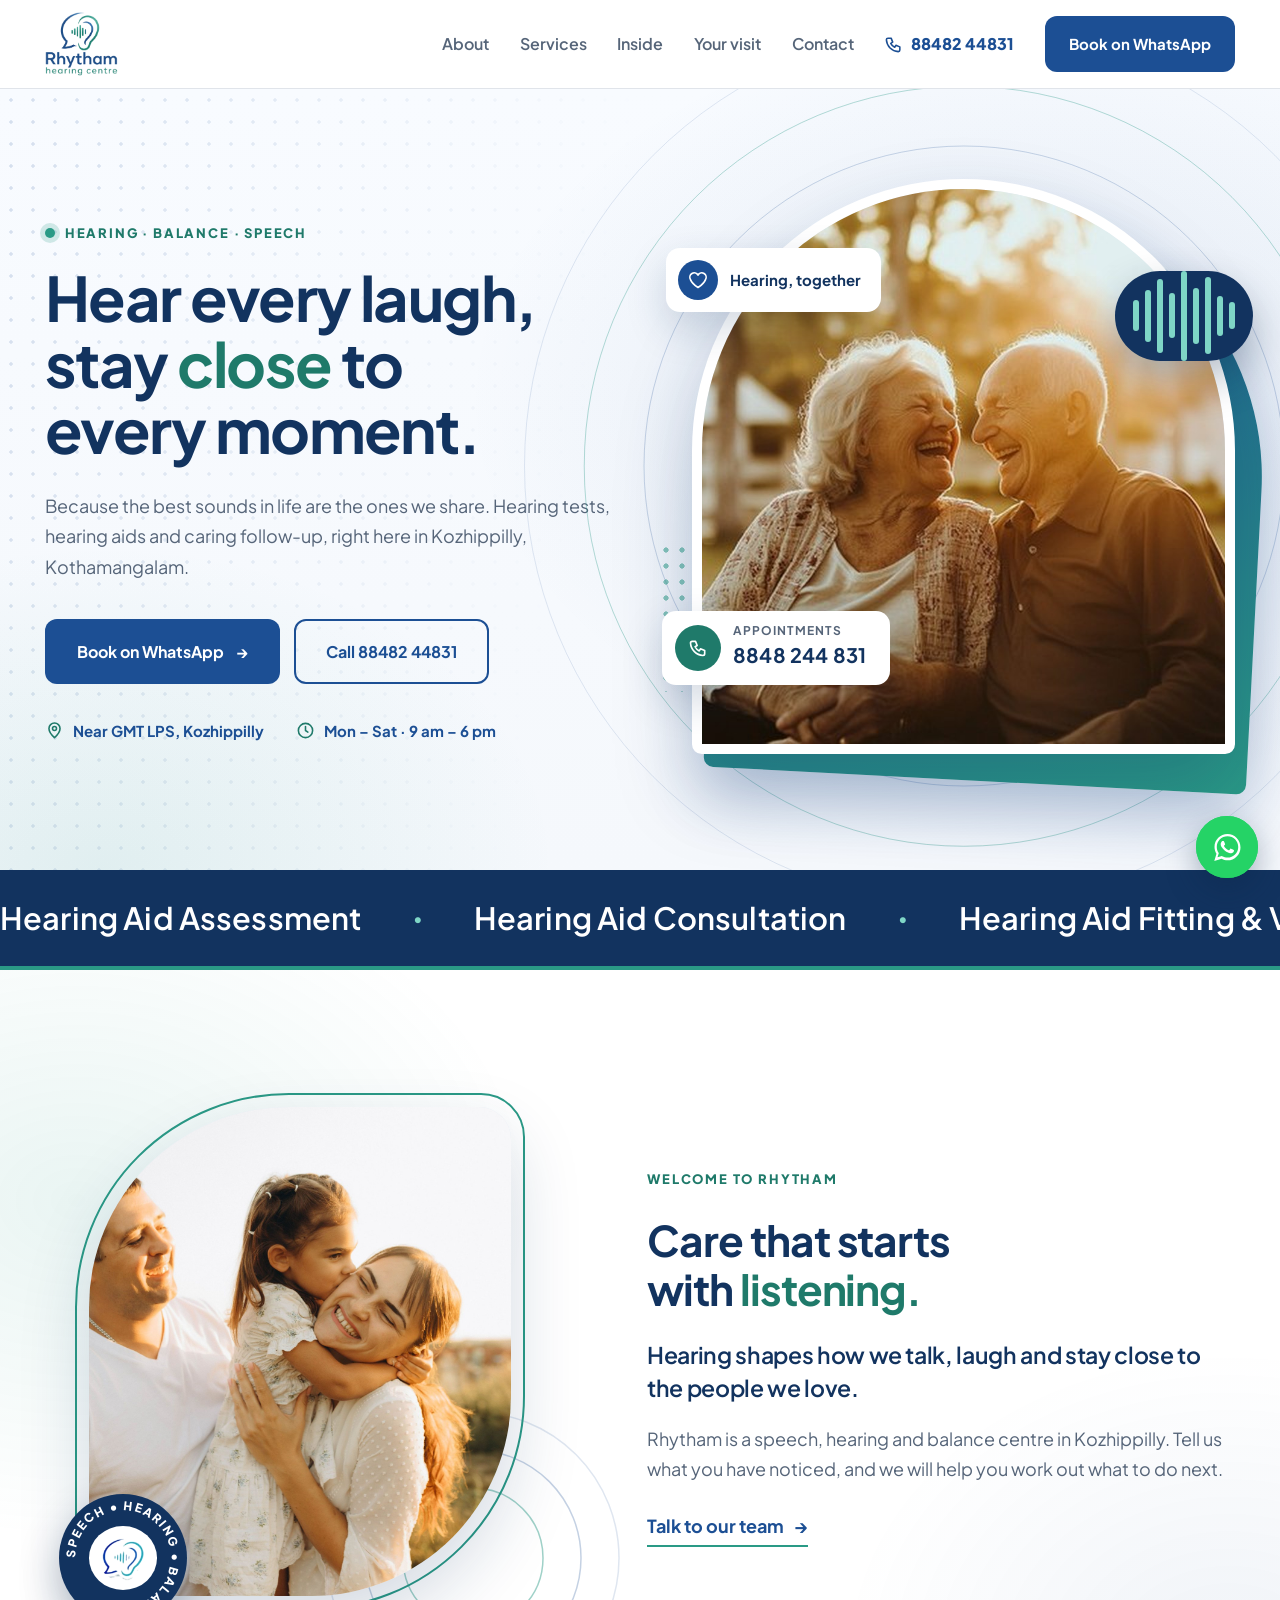
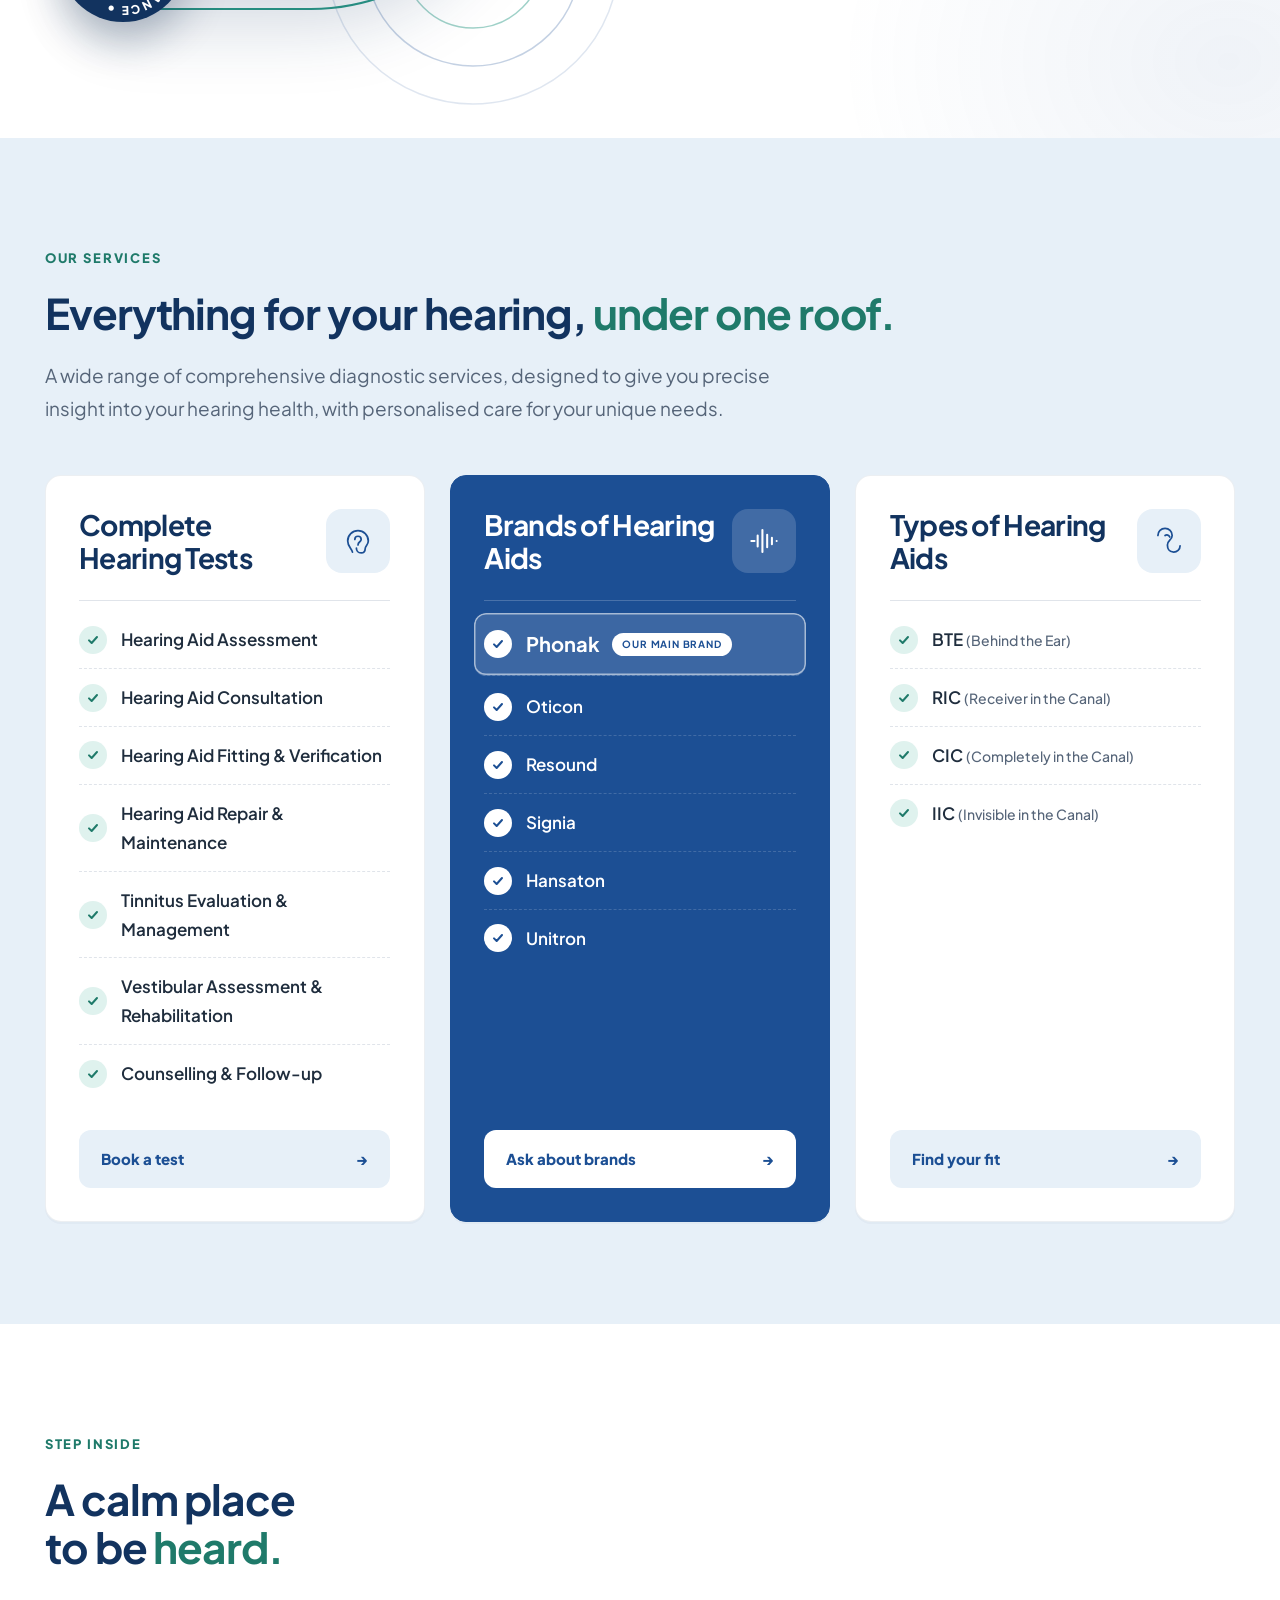
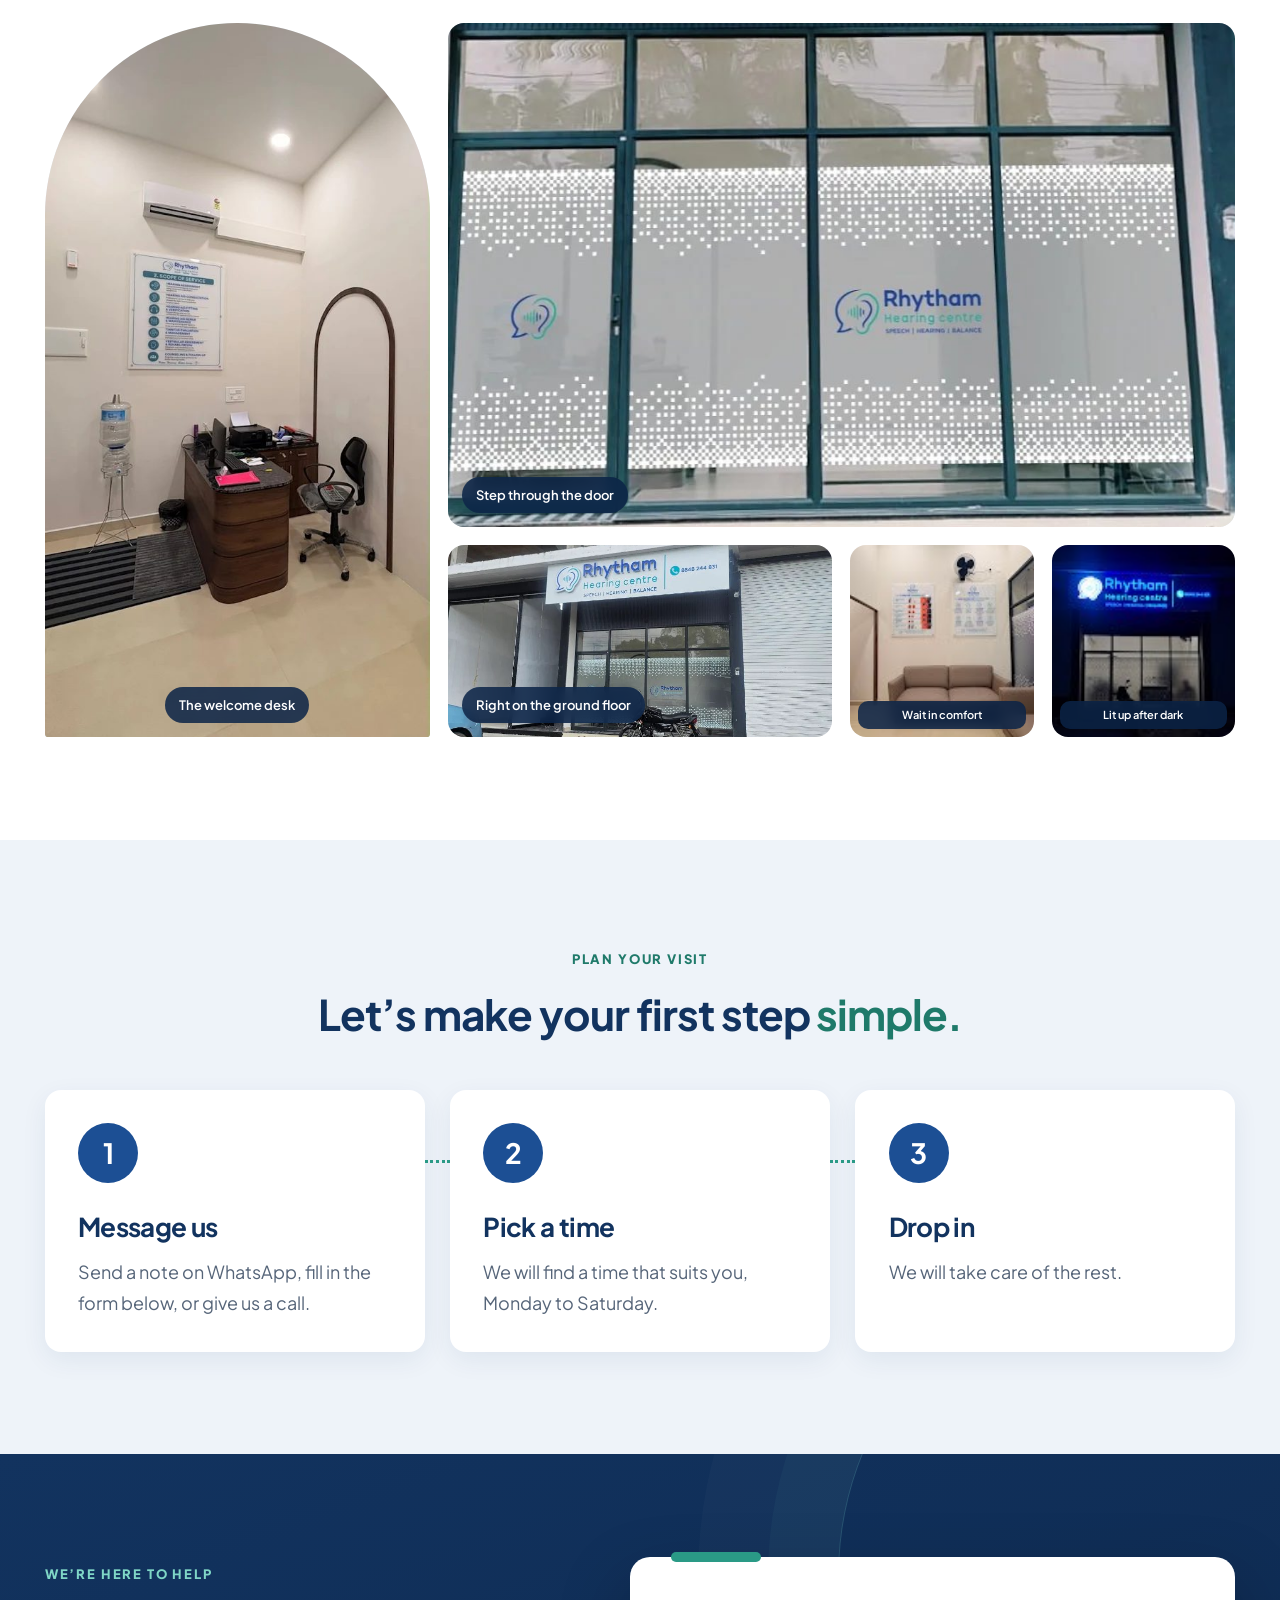
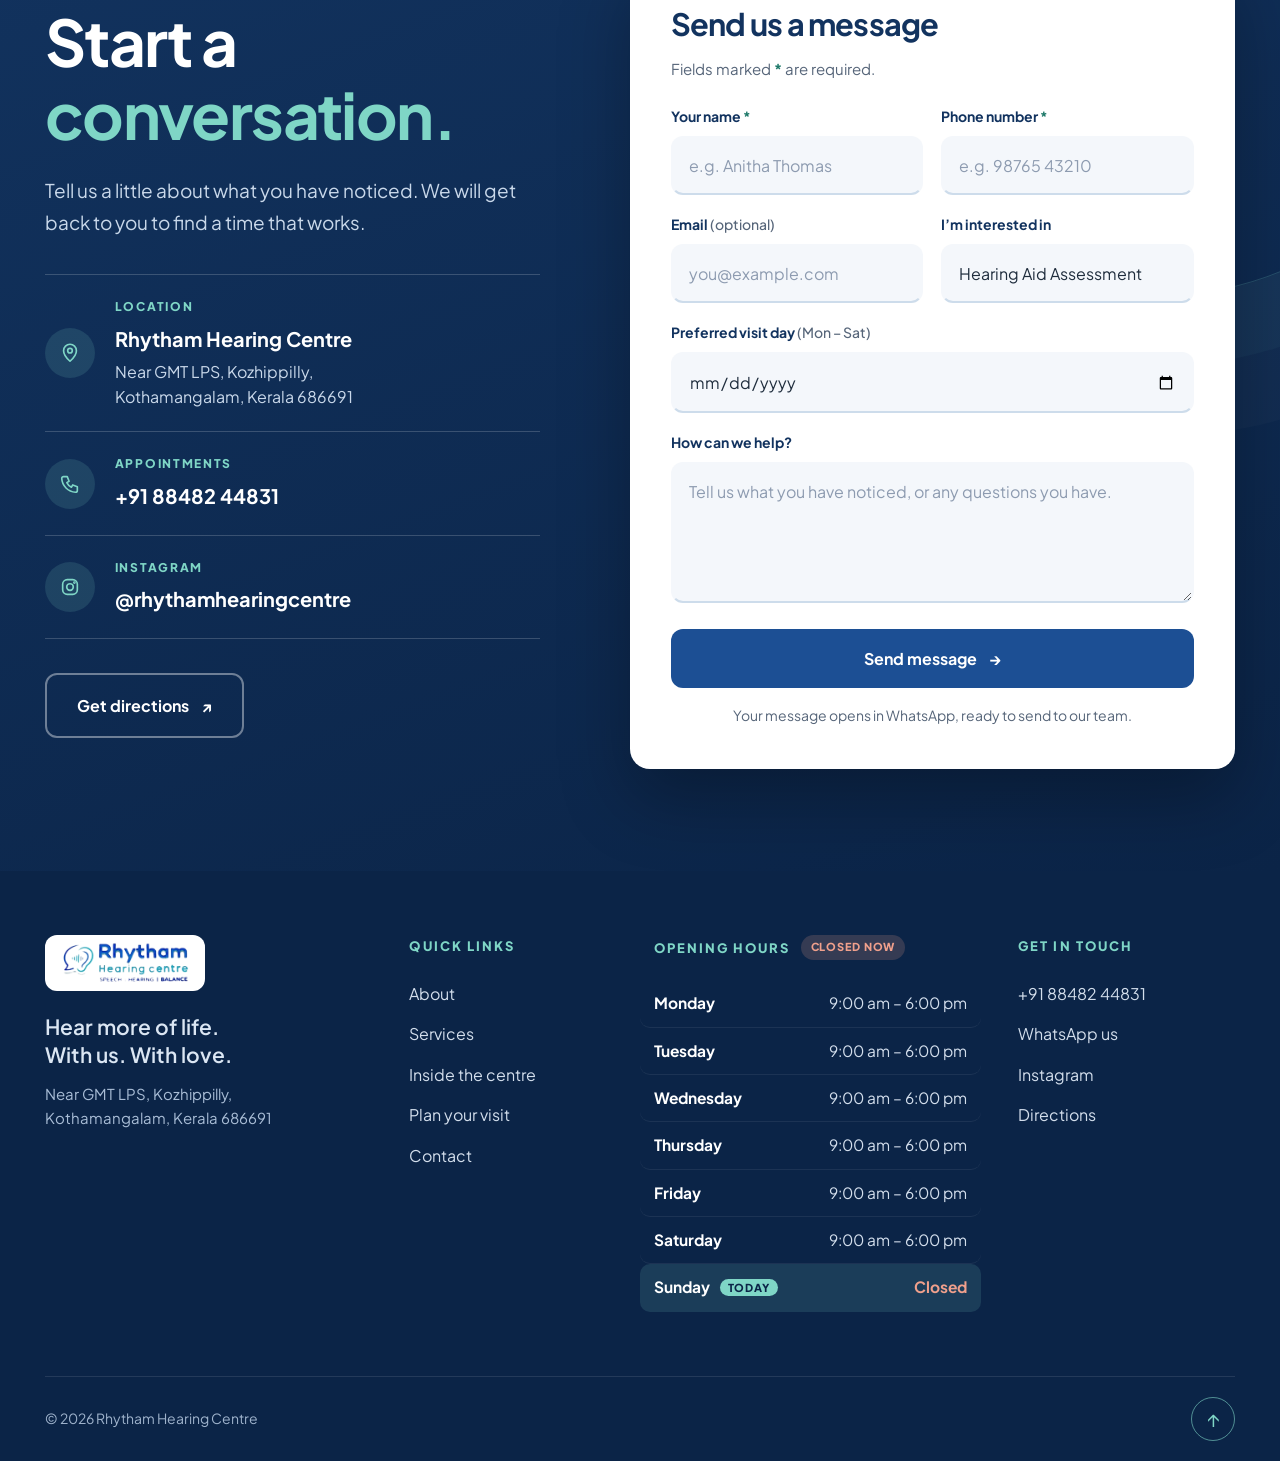
==== index.html @ ba7b5c6c "Add files via upload" ====
<!doctype html>
<html lang="en">
<head>
  <meta charset="utf-8">
  <meta name="viewport" content="width=device-width, initial-scale=1, viewport-fit=cover">
  <meta name="theme-color" content="#12335f">
  <meta name="description" content="Rhytham Hearing Centre, near GMT LPS, Kozhippilly, Kothamangalam. Hearing tests, hearing aid fitting and service. Open Monday to Saturday, 9 am to 6 pm. Appointments: 8848244831.">
  <link rel="manifest" href="manifest.webmanifest">
  <title>Rhytham Hearing Centre | Kozhippilly, Kothamangalam</title>
  <link rel="preconnect" href="https://fonts.googleapis.com">
  <link rel="preconnect" href="https://fonts.gstatic.com" crossorigin>
  <link href="https://fonts.googleapis.com/css2?family=Plus+Jakarta+Sans:wght@400;500;600;700;800&display=swap" rel="stylesheet">
  <script type="application/ld+json">{"@context":"https://schema.org","@type":"MedicalClinic","name":"Rhytham Hearing Centre","telephone":"+918848244831","medicalSpecialty":"Audiology","address":{"@type":"PostalAddress","streetAddress":"Near GMT LPS, Kozhippilly","addressLocality":"Kothamangalam","addressRegion":"Kerala","postalCode":"686691","addressCountry":"IN"},"openingHoursSpecification":[{"@type":"OpeningHoursSpecification","dayOfWeek":["Monday","Tuesday","Wednesday","Thursday","Friday","Saturday"],"opens":"09:00","closes":"18:00"}],"sameAs":["https://instagram.com/rhythamhearingcentre"]}</script>
  <link rel="icon" type="image/png" href="logo-icon.png">
  <link rel="stylesheet" href="styles.css">
  <script>document.documentElement.classList.add("js")</script>
</head>
<body>
  <div class="site-loader" id="site-loader" role="status" aria-live="polite" aria-label="Loading Rhytham Hearing Centre">
    <div class="loader-mark">
      <span class="loader-ring" aria-hidden="true"></span>
      <img src="logo-icon.png" width="175" height="160" alt="">
    </div>
    <p class="loader-name">Rhytham <span>Hearing Centre</span></p>
    <p class="loader-message">Preparing your experience</p>
    <div class="loader-wave" aria-hidden="true"><i></i><i></i><i></i><i></i><i></i><i></i><i></i></div>
  </div>
  <a class="skip-link" href="#main">Skip to content</a>

  <header class="site-header">
    <div class="container nav-wrap">
      <a class="brand" href="#top" aria-label="Rhytham Hearing Centre home">
        <img class="brand-logo navbar-logo" src="navbar-logo.png" alt="Rhytham Hearing Centre" width="440" height="387">
      </a>
      <button class="menu-toggle" aria-expanded="false" aria-controls="main-nav" aria-label="Open navigation"><span></span><span></span><span></span></button>
      <nav id="main-nav" class="main-nav" aria-label="Main navigation">
        <a href="#about">About</a>
        <a href="#services">Services</a>
        <a href="#inside">Inside</a>
        <a href="#visit">Your visit</a>
        <a href="#contact">Contact</a>
        <a class="nav-phone" href="tel:+918848244831">
          <svg viewBox="0 0 24 24" aria-hidden="true"><path d="M5 4h4l2 5-2.500 1.500a11 11 0 0 0 5 5L15 13l5 2v4a2 2 0 0 1-2 2A16 16 0 0 1 3 6a2 2 0 0 1 2-2Z"/></svg>
          88482 44831
        </a>
        <a class="btn btn-primary js-whatsapp" href="#" target="_blank" rel="noopener">Book on WhatsApp</a>
      </nav>
    </div>
  </header>

  <main id="main">
    <!-- HERO -->
    <section class="hero" id="top">
      <div class="hero-glow" aria-hidden="true"></div>
      <div class="container hero-grid">
        <div class="hero-copy">
          <p class="eyebrow"><span class="pill-dot"></span> Hearing · Balance · Speech</p>
          <h1>Hear every laugh,<br>stay <em>close</em> to<br>every moment.</h1>
          <p class="hero-intro">Because the best sounds in life are the ones we share. Hearing tests, hearing aids and caring follow-up, right here in Kozhippilly, Kothamangalam.</p>
          <div class="hero-actions">
            <a class="btn btn-primary btn-lg js-whatsapp" href="#" target="_blank" rel="noopener">Book on WhatsApp <span aria-hidden="true">→</span></a>
            <a class="btn btn-outline btn-lg" href="tel:+918848244831">Call 88482 44831</a>
          </div>
          <ul class="hero-points">
            <li><svg viewBox="0 0 24 24" aria-hidden="true"><path d="M12 21s-7-6.200-7-11.500a7 7 0 0 1 14 0C19 14.800 12 21 12 21Z"/><circle cx="12" cy="9.500" r="2.500"/></svg> Near GMT LPS, Kozhippilly</li>
            <li><svg viewBox="0 0 24 24" aria-hidden="true"><circle cx="12" cy="12" r="9"/><path d="M12 7v5l3 2"/></svg> Mon – Sat · 9 am – 6 pm</li>
          </ul>
        </div>

        <div class="hero-art">
          <div class="frame">
            <i class="frame-ring r1" aria-hidden="true"></i>
            <i class="frame-ring r2" aria-hidden="true"></i>
            <i class="frame-ring r3" aria-hidden="true"></i>
            <div class="frame-back" aria-hidden="true"></div>
            <figure class="frame-photo">
              <img src="images/couple.jpg" alt="An elderly couple laughing together on a garden swing at sunset" width="1456" height="816">
            </figure>
            <div class="frame-dots" aria-hidden="true"></div>
            <div class="frame-wave" aria-hidden="true" data-bars="9"></div>
            <div class="chip chip-top"><span class="chip-ico" aria-hidden="true"><svg viewBox="0 0 24 24"><path d="M12 21s-7-4.500-9-9.500A5 5 0 0 1 12 6a5 5 0 0 1 9 5.500C19 16.500 12 21 12 21Z"/></svg></span>Hearing, together</div>
            <div class="chip chip-call">
              <span class="chip-ico call" aria-hidden="true"><svg viewBox="0 0 24 24"><path d="M5 4h4l2 5-2.500 1.500a11 11 0 0 0 5 5L15 13l5 2v4a2 2 0 0 1-2 2A16 16 0 0 1 3 6a2 2 0 0 1 2-2Z"/></svg></span>
              <span><small>Appointments</small><strong>8848 244 831</strong></span>
            </div>
          </div>
        </div>
      </div>
    </section>

    <!-- SERVICES MARQUEE -->
    <section class="brands" aria-label="Our services">
      <div class="brands-track">
        <div class="brands-row">
          <span>Hearing Aid Assessment</span><i aria-hidden="true">•</i><span>Hearing Aid Consultation</span><i aria-hidden="true">•</i><span>Hearing Aid Fitting &amp; Verification</span><i aria-hidden="true">•</i><span>Hearing Aid Repair &amp; Maintenance</span><i aria-hidden="true">•</i><span>Tinnitus Evaluation &amp; Management</span><i aria-hidden="true">•</i><span>Vestibular Assessment &amp; Rehabilitation</span><i aria-hidden="true">•</i><span>Counselling &amp; Follow-up</span><i aria-hidden="true">•</i>
          <span>Hearing Aid Assessment</span><i aria-hidden="true">•</i><span>Hearing Aid Consultation</span><i aria-hidden="true">•</i><span>Hearing Aid Fitting &amp; Verification</span><i aria-hidden="true">•</i><span>Hearing Aid Repair &amp; Maintenance</span><i aria-hidden="true">•</i><span>Tinnitus Evaluation &amp; Management</span><i aria-hidden="true">•</i><span>Vestibular Assessment &amp; Rehabilitation</span><i aria-hidden="true">•</i><span>Counselling &amp; Follow-up</span><i aria-hidden="true">•</i>
        </div>
        <div class="brands-row" aria-hidden="true">
          <span>Hearing Aid Assessment</span><i aria-hidden="true">•</i><span>Hearing Aid Consultation</span><i aria-hidden="true">•</i><span>Hearing Aid Fitting &amp; Verification</span><i aria-hidden="true">•</i><span>Hearing Aid Repair &amp; Maintenance</span><i aria-hidden="true">•</i><span>Tinnitus Evaluation &amp; Management</span><i aria-hidden="true">•</i><span>Vestibular Assessment &amp; Rehabilitation</span><i aria-hidden="true">•</i><span>Counselling &amp; Follow-up</span><i aria-hidden="true">•</i>
          <span>Hearing Aid Assessment</span><i aria-hidden="true">•</i><span>Hearing Aid Consultation</span><i aria-hidden="true">•</i><span>Hearing Aid Fitting &amp; Verification</span><i aria-hidden="true">•</i><span>Hearing Aid Repair &amp; Maintenance</span><i aria-hidden="true">•</i><span>Tinnitus Evaluation &amp; Management</span><i aria-hidden="true">•</i><span>Vestibular Assessment &amp; Rehabilitation</span><i aria-hidden="true">•</i><span>Counselling &amp; Follow-up</span><i aria-hidden="true">•</i>
        </div>
      </div>
    </section>

    <!-- ABOUT -->
    <section class="intro section-pad" id="about">
      <div class="container intro-grid">
        <div class="about-art">
          <div class="listen-frame">
            <svg class="listen-arcs" viewBox="0 0 300 300" aria-hidden="true" focusable="false">
              <circle cx="150" cy="150" r="146"/>
              <circle cx="150" cy="150" r="108"/>
              <circle cx="150" cy="150" r="70"/>
            </svg>
            <figure class="listen-photo">
              <img src="images/family.jpg" alt="A little girl hugging and kissing her laughing mother while her father smiles beside them" width="1400" height="2100" loading="lazy">
            </figure>
            <div class="listen-badge">
              <svg viewBox="0 0 120 120" aria-hidden="true" focusable="false">
                <defs><path id="badge-circle" d="M60 60m-45 0a45 45 0 1 1 90 0a45 45 0 1 1-90 0"/></defs>
                <text><textPath href="#badge-circle" startOffset="0">Speech • Hearing • Balance • </textPath></text>
              </svg>
              <img src="logo-icon.png" alt="" width="175" height="160">
            </div>
          </div>
        </div>
        <div class="intro-text">
          <p class="eyebrow">Welcome to Rhytham</p>
          <h2>Care that starts<br>with <em>listening.</em></h2>
          <p class="lead">Hearing shapes how we talk, laugh and stay close to the people we love.</p>
          <p>Rhytham is a speech, hearing and balance centre in Kozhippilly. Tell us what you have noticed, and we will help you work out what to do next.</p>
          <a class="link-arrow" href="#contact">Talk to our team <span aria-hidden="true">→</span></a>
        </div>
      </div>
    </section>

    <!-- SERVICES -->
    <section class="services-section section-pad" id="services">
      <div class="container">
        <div class="section-heading">
          <p class="eyebrow">Our services</p>
          <h2>Everything for your hearing, <em>under one roof.</em></h2>
          <p class="section-sub">A wide range of comprehensive diagnostic services, designed to give you precise insight into your hearing health, with personalised care for your unique needs.</p>
        </div>
        <div class="service-grid">
          <article class="service-card">
            <div class="service-head">
              <h3>Complete Hearing Tests</h3>
              <span class="service-ico" aria-hidden="true"><svg viewBox="0 0 48 48" fill="none"><path d="M17 38c-1-5-6-7-6-14a13 13 0 0 1 26 0c0 5-4 6-4 10 0 3-2 5-5 5-4 0-6-3-6-6" stroke="currentColor" stroke-width="2.200" stroke-linecap="round" stroke-linejoin="round"/><path d="M20 22a4 4 0 0 1 8 0c0 3-4 3-4 7" stroke="currentColor" stroke-width="2.200" stroke-linecap="round"/></svg></span>
            </div>
            <ul class="tick-list">
              <li>Hearing Aid Assessment</li>
              <li>Hearing Aid Consultation</li>
              <li>Hearing Aid Fitting &amp; Verification</li>
              <li>Hearing Aid Repair &amp; Maintenance</li>
              <li>Tinnitus Evaluation &amp; Management</li>
              <li>Vestibular Assessment &amp; Rehabilitation</li>
              <li>Counselling &amp; Follow-up</li>
            </ul>
            <a class="card-link js-whatsapp" href="#" target="_blank" rel="noopener">Book a test <span aria-hidden="true">→</span></a>
          </article>

          <article class="service-card featured">
            <div class="service-head">
              <h3>Brands of Hearing Aids</h3>
              <span class="service-ico" aria-hidden="true"><svg viewBox="0 0 48 48" fill="none"><path d="M8 24h4M16 17v14M22 10v28M28 16v16M34 20v8M40 24h0" stroke="currentColor" stroke-width="2.600" stroke-linecap="round"/></svg></span>
            </div>
            <ul class="tick-list">
              <li class="main-brand">Phonak <span class="main-badge">Our main brand</span></li>
              <li>Oticon</li>
              <li>Resound</li>
              <li>Signia</li>
              <li>Hansaton</li>
              <li>Unitron</li>
            </ul>
            <a class="card-link js-whatsapp" href="#" target="_blank" rel="noopener">Ask about brands <span aria-hidden="true">→</span></a>
          </article>

          <article class="service-card">
            <div class="service-head">
              <h3>Types of Hearing Aids</h3>
              <span class="service-ico" aria-hidden="true"><svg viewBox="0 0 48 48" fill="none"><path d="M30 38c-6 0-8-5-8-9 0-6 6-6 6-12a9 9 0 0 0-18 0M30 38c4 0 8-3 8-8" stroke="currentColor" stroke-width="2.200" stroke-linecap="round"/><path d="M19 17a4 4 0 0 1 6 2" stroke="currentColor" stroke-width="2.200" stroke-linecap="round"/></svg></span>
            </div>
            <ul class="tick-list">
              <li>BTE <small>(Behind the Ear)</small></li>
              <li>RIC <small>(Receiver in the Canal)</small></li>
              <li>CIC <small>(Completely in the Canal)</small></li>
              <li>IIC <small>(Invisible in the Canal)</small></li>
            </ul>
            <a class="card-link js-whatsapp" href="#" target="_blank" rel="noopener">Find your fit <span aria-hidden="true">→</span></a>
          </article>
        </div>
      </div>
    </section>

    <!-- GALLERY -->
    <section class="gallery-section section-pad" id="inside">
      <div class="container">
        <div class="section-heading">
          <p class="eyebrow">Step inside</p>
          <h2>A calm place <br>to be <em>heard.</em></h2>
        </div>
        <div class="gallery-grid">
          <figure class="g-item g-a"><img src="images/reception.jpg" alt="Reception desk and scope of service board inside the centre" loading="lazy"><figcaption>The welcome desk</figcaption></figure>
          <figure class="g-item g-b"><img src="images/doors.jpg" alt="Glass entrance with the Rhytham logo" loading="lazy"><figcaption>Step through the door</figcaption></figure>
          <figure class="g-item g-c"><img src="images/exterior.jpg" alt="Front of the building with the Rhytham Hearing Centre signboard" loading="lazy"><figcaption>Right on the ground floor</figcaption></figure>
          <figure class="g-item g-d"><img src="images/waiting.jpg" alt="Waiting area with a sofa" loading="lazy"><figcaption>Wait in comfort</figcaption></figure>
          <figure class="g-item g-e"><img src="images/night.jpg" alt="Signboard lit up at night" loading="lazy"><figcaption>Lit up after dark</figcaption></figure>
        </div>
      </div>
    </section>

    <!-- VISIT -->
    <section class="visit-section section-pad" id="visit">
      <div class="container">
        <div class="section-heading center">
          <p class="eyebrow">Plan your visit</p>
          <h2>Let’s make your first step <em>simple.</em></h2>
        </div>
        <ol class="steps">
          <li><span class="step-num">1</span><h3>Message us</h3><p>Send a note on WhatsApp, fill in the form below, or give us a call.</p></li>
          <li><span class="step-num">2</span><h3>Pick a time</h3><p>We will find a time that suits you, Monday to Saturday.</p></li>
          <li><span class="step-num">3</span><h3>Drop in</h3><p>We will take care of the rest.</p></li>
        </ol>
      </div>
    </section>

    <!-- CONTACT -->
    <section class="contact-section section-pad" id="contact">
      <div class="container contact-grid">
        <div class="contact-copy">
          <p class="eyebrow">We’re here to help</p>
          <h2>Start a <em>conversation.</em></h2>
          <p class="contact-lead">Tell us a little about what you have noticed. We will get back to you to find a time that works.</p>
          <div class="contact-details">
            <div class="detail-row">
              <span class="detail-icon" aria-hidden="true"><svg viewBox="0 0 24 24"><path d="M12 21s-7-6.200-7-11.500a7 7 0 0 1 14 0C19 14.800 12 21 12 21Z"/><circle cx="12" cy="9.500" r="2.500"/></svg></span>
              <div><small>Location</small><strong>Rhytham Hearing Centre</strong><p>Near GMT LPS, Kozhippilly,<br>Kothamangalam, Kerala 686691</p></div>
            </div>
            <div class="detail-row">
              <span class="detail-icon" aria-hidden="true"><svg viewBox="0 0 24 24"><path d="M5 4h4l2 5-2.500 1.500a11 11 0 0 0 5 5L15 13l5 2v4a2 2 0 0 1-2 2A16 16 0 0 1 3 6a2 2 0 0 1 2-2Z"/></svg></span>
              <div><small>Appointments</small><strong><a href="tel:+918848244831">+91 88482 44831</a></strong></div>
            </div>
            <div class="detail-row">
              <span class="detail-icon" aria-hidden="true"><svg viewBox="0 0 24 24"><rect x="4" y="4" width="16" height="16" rx="5"/><circle cx="12" cy="12" r="3.600"/><circle cx="16.800" cy="7.200" r=".6"/></svg></span>
              <div><small>Instagram</small><strong><a href="https://instagram.com/rhythamhearingcentre" target="_blank" rel="noopener">@rhythamhearingcentre</a></strong></div>
            </div>
          </div>
          <div class="contact-buttons">
            <a class="btn btn-line btn-lg" href="https://www.google.com/maps/search/?api=1&amp;query=Rhytham+Hearing+Centre+Kozhippilly+Kothamangalam+686691" target="_blank" rel="noopener">Get directions <span aria-hidden="true">↗</span></a>
          </div>
        </div>

        <div class="form-card">
          <div class="form-head">
            <h3>Send us a message</h3>
            <p>Fields marked <b aria-hidden="true">*</b> are required.</p>
          </div>
          <form id="contact-form" novalidate>
            <div class="field-row">
              <div class="field">
                <label for="cf-name">Your name <b aria-hidden="true">*</b></label>
                <input id="cf-name" name="name" type="text" autocomplete="name" placeholder="e.g. Anitha Thomas" required>
                <span class="err" aria-live="polite"></span>
              </div>
              <div class="field">
                <label for="cf-phone">Phone number <b aria-hidden="true">*</b></label>
                <input id="cf-phone" name="phone" type="tel" inputmode="tel" autocomplete="tel" placeholder="e.g. 98765 43210" required>
                <span class="err" aria-live="polite"></span>
              </div>
            </div>
            <div class="field-row">
              <div class="field">
                <label for="cf-email">Email <span class="opt">(optional)</span></label>
                <input id="cf-email" name="email" type="email" autocomplete="email" placeholder="you@example.com">
                <span class="err" aria-live="polite"></span>
              </div>
              <div class="field">
                <label for="cf-service">I’m interested in</label>
                <select id="cf-service" name="service">
                  <option>Hearing Aid Assessment</option>
                  <option>Hearing Aid Consultation</option>
                  <option>Hearing Aid Fitting &amp; Verification</option>
                  <option>Hearing Aid Repair &amp; Maintenance</option>
                  <option>Tinnitus Evaluation &amp; Management</option>
                  <option>Vestibular Assessment &amp; Rehabilitation</option>
                  <option>Counselling &amp; Follow-up</option>
                  <option>Not sure yet</option>
                </select>
              </div>
            </div>
            <div class="field">
              <label for="cf-date">Preferred visit day <span class="opt">(Mon – Sat)</span></label>
              <input id="cf-date" name="date" type="date">
              <span class="err" aria-live="polite"></span>
            </div>
            <div class="field">
              <label for="cf-msg">How can we help?</label>
              <textarea id="cf-msg" name="message" rows="4" placeholder="Tell us what you have noticed, or any questions you have."></textarea>
            </div>
            <button class="btn btn-warm btn-lg btn-block" type="submit">Send message <span aria-hidden="true">→</span></button>
            <p class="form-note" id="form-note">Your message opens in WhatsApp, ready to send to our team.</p>
          </form>
          <div class="form-done" id="form-done" hidden>
            <span class="done-ico" aria-hidden="true"><svg viewBox="0 0 24 24"><path d="m5 12.500 4.500 4.500L19 7.500"/></svg></span>
            <h3>Thank you!</h3>
            <p>We have received your details. We will call you back to confirm a time.</p>
            <button type="button" class="link-arrow" id="form-reset">Send another message</button>
          </div>
        </div>
      </div>
    </section>
  </main>

  <a class="wa-float js-whatsapp" href="#" target="_blank" rel="noopener" aria-label="Chat on WhatsApp">
    <svg viewBox="0 0 32 32" aria-hidden="true"><path fill="currentColor" d="M16 3C9 3 3.400 8.600 3.400 15.500c0 2.400.7 4.700 1.900 6.600L3.200 29l7.100-2.100c1.800 1 3.800 1.500 5.700 1.500 7 0 12.600-5.600 12.600-12.500S23 3 16 3zm0 22.800c-1.800 0-3.600-.5-5.100-1.400l-.4-.2-4.200 1.200 1.300-4-.3-.4c-1.100-1.600-1.700-3.500-1.700-5.500C5.600 9.700 10.200 5.200 16 5.200s10.400 4.500 10.400 10.300S21.700 25.800 16 25.800zm5.700-7.700c-.3-.2-1.900-.9-2.200-1-.3-.1-.5-.2-.7.200-.2.300-.8 1-1 1.200-.2.200-.4.200-.7.100-.3-.2-1.400-.5-2.600-1.600-1-.9-1.600-1.900-1.800-2.200-.2-.3 0-.5.100-.7.100-.1.300-.4.500-.5.200-.2.200-.3.300-.5.100-.2.100-.4 0-.5-.1-.2-.7-1.700-1-2.300-.3-.6-.5-.5-.7-.5h-.6c-.2 0-.5.100-.8.400-.3.300-1.100 1.100-1.100 2.600s1.100 3 1.300 3.200c.2.200 2.200 3.400 5.300 4.700.7.300 1.300.5 1.800.7.700.2 1.400.2 2 .1.600-.1 1.900-.8 2.200-1.500.3-.7.300-1.400.2-1.500-.1-.1-.3-.2-.6-.3z"/></svg>
  </a>


  <footer class="site-footer">
    <div class="container footer-main">
      <div class="footer-col footer-about">
        <a class="footer-brand" href="#top" aria-label="Back to top"><img class="brand-logo" src="logo.png" alt="Rhytham Hearing centre – Speech, Hearing, Balance" width="315" height="105"></a>
        <p class="footer-tag">Hear more of life.<br>With us. With love.</p>
        <p class="footer-addr">Near GMT LPS, Kozhippilly,<br>Kothamangalam, Kerala 686691</p>
      </div>

      <div class="footer-col">
        <h4>Quick links</h4>
        <ul class="footer-links">
          <li><a href="#about">About</a></li>
          <li><a href="#services">Services</a></li>
          <li><a href="#inside">Inside the centre</a></li>
          <li><a href="#visit">Plan your visit</a></li>
          <li><a href="#contact">Contact</a></li>
        </ul>
      </div>

      <div class="footer-col footer-hours">
        <h4>Opening hours <span class="open-badge" id="open-badge" hidden></span></h4>
        <ul class="hours" id="hours">
          <li data-day="1"><span>Monday</span><span>9:00 am – 6:00 pm</span></li>
          <li data-day="2"><span>Tuesday</span><span>9:00 am – 6:00 pm</span></li>
          <li data-day="3"><span>Wednesday</span><span>9:00 am – 6:00 pm</span></li>
          <li data-day="4"><span>Thursday</span><span>9:00 am – 6:00 pm</span></li>
          <li data-day="5"><span>Friday</span><span>9:00 am – 6:00 pm</span></li>
          <li data-day="6"><span>Saturday</span><span>9:00 am – 6:00 pm</span></li>
          <li data-day="0" class="closed"><span>Sunday</span><span>Closed</span></li>
        </ul>
      </div>

      <div class="footer-col">
        <h4>Get in touch</h4>
        <ul class="footer-links">
          <li><a href="tel:+918848244831">+91 88482 44831</a></li>
          <li><a class="js-whatsapp" href="#" target="_blank" rel="noopener">WhatsApp us</a></li>
          <li><a href="https://instagram.com/rhythamhearingcentre" target="_blank" rel="noopener">Instagram</a></li>
          <li><a href="https://www.google.com/maps/search/?api=1&amp;query=Rhytham+Hearing+Centre+Kozhippilly+Kothamangalam+686691" target="_blank" rel="noopener">Directions</a></li>
        </ul>
      </div>
    </div>
    <div class="container footer-bottom">
      <span>© <span id="year"></span> Rhytham Hearing Centre</span>
      <a class="footer-top" href="#top" aria-label="Back to top">↑</a>
    </div>
  </footer>

  <div class="lightbox" id="lightbox" hidden><button class="lb-close" type="button" aria-label="Close photo">×</button><figure><img id="lb-img" alt=""><figcaption id="lb-cap"></figcaption></figure></div>
  <script src="script.js"></script>
</body>
</html>
---- styles.css ----
/* Rhytham Hearing Centre — clinical theme (logo blue + teal)
   Palette sampled from the logo: royal blue + teal on clean white / pale blue. */
:root{
  /* palette sampled from the Rhytham logo: royal blue + teal */
  --navy:#12335f;
  --navy-deep:#0b2447;
  --blue:#1c4f94;
  --blue-dark:#153d75;
  --teal:#2a9a86;
  --teal-dark:#1f7a6a;
  --aqua:#7fd6c6;
  --mist:#e7f0f8;
  --mist-2:#cddceb;
  --cream:#f5f8fc;
  --sand:#eef3f9;
  --paper:#ffffff;
  --text:#1f2d3d;
  --muted:#566579;
  --line:rgba(18,51,95,.13);
  --serif:"Plus Jakarta Sans","Helvetica Neue",Arial,sans-serif;
  --sans:"Plus Jakarta Sans","Helvetica Neue",Arial,sans-serif;
  --radius:16px;
  --ease-out:cubic-bezier(.22,1,.36,1);
}
*{box-sizing:border-box}
.site-loader{position:fixed;inset:0;z-index:10000;display:flex;flex-direction:column;align-items:center;justify-content:center;gap:10px;padding:24px;background:radial-gradient(ellipse at 50% 42%,#fff 0%,#f3f8fc 58%,#e7f0f8 100%);opacity:1;visibility:visible;transition:opacity .45s ease,visibility .45s ease}
.site-loader.is-hidden{opacity:0;visibility:hidden;pointer-events:none}
.loader-mark{position:relative;display:grid;place-items:center;width:150px;height:150px;margin-bottom:14px}
.loader-mark img{position:relative;z-index:1;width:94px;height:auto;object-fit:contain;animation:loader-breathe 1.8s ease-in-out infinite}
.loader-ring{position:absolute;inset:2px;border:2px solid rgba(28,79,148,.12);border-top-color:var(--blue);border-right-color:var(--teal);border-radius:50%;animation:loader-spin 2.2s linear infinite}
.loader-name{margin:0;color:var(--navy);font-size:21px;font-weight:800;letter-spacing:-.03em;line-height:1.2}
.loader-name span{color:var(--teal-dark)}
.loader-message{margin:2px 0 6px;color:var(--muted);font-size:14px;font-weight:600;letter-spacing:.02em}
.loader-wave{height:25px;display:flex;align-items:center;gap:4px}
.loader-wave i{width:3px;height:8px;border-radius:4px;background:var(--teal);animation:loader-wave .85s ease-in-out infinite alternate}
.loader-wave i:nth-child(2n){background:var(--blue);animation-delay:.15s}.loader-wave i:nth-child(3n){animation-delay:.3s}.loader-wave i:nth-child(4n){animation-delay:.45s}
@keyframes loader-spin{to{transform:rotate(360deg)}}
@keyframes loader-breathe{0%,100%{transform:scale(.96);filter:drop-shadow(0 4px 7px rgba(18,51,95,.1))}50%{transform:scale(1.04);filter:drop-shadow(0 9px 13px rgba(18,51,95,.2))}}
@keyframes loader-wave{to{height:22px}}
@media(prefers-reduced-motion:reduce){.loader-ring,.loader-mark img,.loader-wave i{animation:none}.loader-mark img{transform:none}}
html{scroll-behavior:smooth;scroll-padding-top:96px}
body{margin:0;background:var(--cream);color:var(--text);font-family:var(--sans);font-size:18px;line-height:1.7;-webkit-font-smoothing:antialiased;overflow-x:hidden}
img{max-width:100%}
a{color:inherit;text-decoration:none;-webkit-tap-highlight-color:transparent}
h1,h2,h3,h4,p{margin-top:0}
ul,ol{margin:0;padding:0;list-style:none}
a:focus-visible,button:focus-visible,input:focus-visible,select:focus-visible,textarea:focus-visible{outline:3px solid var(--teal);outline-offset:3px;border-radius:8px}
/* stretched layout: fluid gutters, very wide cap */
.container{width:min(1680px,100% - clamp(40px,7vw,150px));margin-inline:auto}
.skip-link{position:absolute;top:-60px;left:16px;background:#fff;padding:10px 14px;z-index:99;border-radius:8px}
.skip-link:focus{top:10px}

/* type */
h1,h2,h3{font-family:var(--serif);font-weight:400;letter-spacing:-.01em;color:var(--navy)}
h1{font-size:clamp(46px,5.6vw,100px);line-height:1.04;margin-bottom:28px}
h2{font-size:clamp(36px,4vw,66px);line-height:1.1;margin-bottom:20px}
h1 em,h2 em{font-style:italic;color:var(--teal-dark)}
.eyebrow{display:inline-flex;align-items:center;gap:10px;font-size:13px;font-weight:800;letter-spacing:.16em;text-transform:uppercase;color:var(--teal);margin:0 0 20px}
.pill-dot{width:10px;height:10px;border-radius:50%;background:var(--teal);box-shadow:0 0 0 5px rgba(42,154,134,.25)}

/* buttons */
.btn{display:inline-flex;align-items:center;justify-content:center;gap:12px;padding:13px 22px;border-radius:999px;font-weight:700;font-size:15px;border:2px solid transparent;transition:transform .28s var(--ease-out),background .2s,color .2s,border-color .2s,box-shadow .28s;white-space:nowrap;cursor:pointer;font-family:inherit}
.btn:hover{transform:translateY(-2px)}
.btn:active{transform:translateY(0) scale(.98)}
.btn-lg{padding:17px 30px;font-size:16px}
.btn-block{width:100%}
.btn-primary{background:var(--navy);color:#fff}
.btn-primary:hover{background:var(--blue);box-shadow:0 12px 26px rgba(18,51,95,.25)}
.btn-outline{border-color:var(--navy);color:var(--navy)}
.btn-outline:hover{background:var(--navy);color:#fff}
.btn-warm{background:var(--teal);color:var(--navy-deep)}
.btn-warm:hover{background:#35b09b;box-shadow:0 12px 26px rgba(42,154,134,.35)}
.btn-line{border-color:rgba(255,255,255,.4);color:#fff}
.btn-line:hover{background:rgba(255,255,255,.1);border-color:#fff}
.link-arrow{display:inline-flex;gap:10px;font-weight:700;color:var(--navy);border:0;border-bottom:2px solid var(--teal);background:none;padding:0 0 3px;font:inherit;font-weight:700;cursor:pointer}
.link-arrow span{transition:transform .2s}
.link-arrow:hover span{transform:translateX(4px)}

/* header */
.site-header{position:sticky;top:0;z-index:20;padding-top:env(safe-area-inset-top);background:rgba(245,248,252,.92);backdrop-filter:blur(14px);-webkit-backdrop-filter:blur(14px);border-bottom:1px solid var(--line)}
.nav-wrap{display:flex;align-items:center;justify-content:space-between;min-height:88px;gap:24px;position:relative}
.brand{display:flex;align-items:center}
.brand-logo{height:56px;width:auto;display:block}
.site-header .navbar-logo{height:64px;width:auto;max-width:100%;object-fit:contain;display:block}
.main-nav{display:flex;align-items:center;gap:clamp(20px,2.4vw,40px);font-size:16px;font-weight:600}
.main-nav>a:not(.btn):not(.nav-phone){color:var(--muted);position:relative;transition:color .2s}
.main-nav>a:not(.btn):not(.nav-phone):hover{color:var(--navy)}
.main-nav>a:not(.btn):not(.nav-phone)::after{content:"";position:absolute;left:0;right:100%;bottom:-6px;height:3px;border-radius:3px;background:var(--teal);transition:right .3s var(--ease-out)}
.main-nav>a:not(.btn):not(.nav-phone):hover::after{right:0}
.nav-phone{display:inline-flex;align-items:center;gap:8px;color:var(--navy);font-weight:800}
.nav-phone svg,.hero-points svg{width:19px;height:19px;fill:none;stroke:currentColor;stroke-width:2;stroke-linecap:round;stroke-linejoin:round}
.menu-toggle{display:none;position:relative;background:var(--paper);border:1px solid var(--line);width:46px;height:46px;border-radius:14px;cursor:pointer;box-shadow:0 4px 14px rgba(18,51,95,.08);z-index:22}
.menu-toggle span{position:absolute;left:12px;display:block;width:22px;height:2px;background:var(--navy);border-radius:4px;transition:top .3s var(--ease-out),transform .3s var(--ease-out),opacity .2s}
.menu-toggle span:nth-child(1){top:15px}
.menu-toggle span:nth-child(2){top:22px}
.menu-toggle span:nth-child(3){top:29px}
.menu-toggle[aria-expanded="true"]{background:var(--navy);border-color:var(--navy)}
.menu-toggle[aria-expanded="true"] span{background:#fff}
.menu-toggle[aria-expanded="true"] span:nth-child(1){top:22px;transform:rotate(45deg)}
.menu-toggle[aria-expanded="true"] span:nth-child(2){opacity:0}
.menu-toggle[aria-expanded="true"] span:nth-child(3){top:22px;transform:rotate(-45deg)}

/* hero */
.hero{position:relative;overflow:hidden;background:
  radial-gradient(900px 600px at 82% 40%,rgba(42,154,134,.22),transparent 65%),
  radial-gradient(700px 500px at 8% 100%,rgba(42,154,134,.14),transparent 65%),
  var(--cream)}
.hero-glow{position:absolute;inset:0;background:radial-gradient(circle,rgba(18,51,95,.16) 1.5px,transparent 1.8px) 0 0/22px 22px;-webkit-mask-image:linear-gradient(100deg,#000 0%,transparent 46%);mask-image:linear-gradient(100deg,#000 0%,transparent 46%);pointer-events:none}
.hero-grid{position:relative;z-index:1;display:grid;grid-template-columns:1.05fr 1fr;gap:clamp(40px,6vw,120px);align-items:center;padding-block:clamp(48px,7vw,110px)}
.hero-intro{font-size:clamp(18px,1.4vw,22px);line-height:1.7;color:var(--muted);max-width:620px;margin-bottom:36px}
.hero-actions{display:flex;flex-wrap:wrap;gap:14px}
.hero-points{display:flex;flex-wrap:wrap;gap:12px 32px;margin-top:34px;font-size:15px;font-weight:700;color:var(--blue)}
.hero-points li{display:flex;align-items:center;gap:9px}
.hero-points svg{color:var(--teal-dark)}

/* creative photo frame */
.hero-art{position:relative;width:100%;max-width:700px;justify-self:end;padding:0 0 26px 0}
.frame{position:relative;isolation:isolate}
.frame-ring{position:absolute;left:50%;top:50%;border:1.5px solid rgba(42,154,134,.32);border-radius:50%;z-index:-3;animation:ring 7s ease-in-out infinite}
.frame-ring.r1{width:118%;aspect-ratio:1;transform:translate(-50%,-50%)}
.frame-ring.r2{width:140%;aspect-ratio:1;transform:translate(-50%,-50%);animation-delay:1s;border-color:rgba(42,154,134,.4)}
.frame-ring.r3{width:162%;aspect-ratio:1;transform:translate(-50%,-50%);animation-delay:2s;border-color:rgba(42,154,134,.18)}
@keyframes ring{0%,100%{opacity:1;scale:1}50%{opacity:.4;scale:1.04}}
.frame-back{position:absolute;inset:0;border-radius:999px 999px 36px 36px;background:linear-gradient(160deg,var(--teal),var(--teal-dark));transform:translate(26px,26px) rotate(3deg);z-index:-2;box-shadow:0 30px 60px rgba(42,154,134,.25)}
.frame-photo{margin:0;aspect-ratio:1/1.06;border-radius:999px 999px 36px 36px;overflow:hidden;border:10px solid var(--paper);background:var(--mist);box-shadow:0 40px 90px rgba(11,36,71,.28);transition:transform .7s var(--ease-out)}
.frame-photo img{display:block;width:100%;height:100%;object-fit:cover;object-position:46% 50%}
.hero-art:hover .frame-photo{transform:translateY(-6px)}
.frame-dots{position:absolute;left:-34px;bottom:62px;width:120px;height:150px;background:radial-gradient(circle,var(--teal) 2.4px,transparent 2.8px) 0 0/16px 16px;opacity:.55;z-index:-1}
.frame-wave{position:absolute;right:-18px;top:16%;display:flex;align-items:center;gap:6px;height:90px;padding:0 18px;background:var(--navy);border-radius:999px;box-shadow:0 18px 40px rgba(11,36,71,.3)}
.frame-wave i{width:6px;height:var(--h,40%);border-radius:99px;background:var(--teal);animation:bar 2.4s ease-in-out infinite;animation-delay:var(--d,0s)}
@keyframes bar{0%,100%{transform:scaleY(1)}50%{transform:scaleY(.4)}}
.chip{position:absolute;display:flex;align-items:center;gap:12px;background:var(--paper);border-radius:18px;box-shadow:0 18px 44px rgba(11,36,71,.22);font-weight:700;color:var(--navy);animation:float 6s ease-in-out infinite}
.chip-top{left:-26px;top:12%;padding:12px 20px 12px 12px;font-size:15px}
.chip-call{left:-30px;bottom:12%;padding:13px 24px 13px 13px;animation-delay:1.5s}
@keyframes float{0%,100%{translate:0 0}50%{translate:0 -9px}}
.chip-ico{width:40px;height:40px;border-radius:50%;background:var(--teal-dark);color:#fff;display:grid;place-items:center;flex:none}
.chip-ico.call{background:var(--teal);width:46px;height:46px}
.chip-ico svg{width:20px;height:20px;fill:none;stroke:currentColor;stroke-width:2;stroke-linecap:round;stroke-linejoin:round}
.chip small{display:block;font-size:12px;font-weight:700;letter-spacing:.08em;text-transform:uppercase;color:var(--muted);line-height:1.2}
.chip strong{font-size:20px;color:var(--navy);letter-spacing:.01em}

/* brand marquee */
.brands{background:var(--navy);color:#fff;overflow:hidden;display:flex;white-space:nowrap;border-block:4px solid var(--teal)}
.brands-track{display:flex;flex:none;width:max-content;animation:marquee 60s linear infinite;will-change:transform}
.brands:hover .brands-track{animation-play-state:paused}
.brands-row{display:flex;align-items:center;flex:none;gap:clamp(28px,4vw,64px);padding:22px clamp(14px,2vw,32px) 22px 0;padding-right:clamp(28px,4vw,64px)}
.brands-row span{font-family:var(--serif);font-size:clamp(24px,2.4vw,36px);letter-spacing:.01em}
.brands-row i{font-style:normal;color:var(--teal);font-size:18px}
@keyframes marquee{to{transform:translateX(-50%)}}

/* sections */
.section-pad{padding-block:clamp(72px,8vw,140px)}
.section-heading{max-width:900px;margin-bottom:clamp(36px,4vw,64px)}
.section-heading h2{margin-bottom:0}
.section-heading.center{text-align:center;margin-inline:auto}
.section-sub{margin:22px 0 0;font-size:19px;color:var(--muted);max-width:760px}

/* about */
.intro{background:
  radial-gradient(700px 520px at 6% 30%,rgba(42,154,134,.10),transparent 65%),
  radial-gradient(600px 480px at 96% 90%,rgba(28,79,148,.07),transparent 65%),
  var(--paper);position:relative;overflow:hidden}
.intro-grid{display:grid;grid-template-columns:minmax(0,.85fr) minmax(0,1fr);gap:clamp(48px,8vw,150px);align-items:center}
.intro-text{color:var(--muted);max-width:640px}
.intro h2{margin-bottom:26px}
.intro-text .lead{font-family:var(--serif);font-weight:600;font-size:clamp(22px,1.8vw,30px);line-height:1.4;letter-spacing:-.015em;color:var(--navy);margin-bottom:20px}
.intro-text p{margin-bottom:26px}
.intro-text .lead+p{max-width:54ch}

/* about photo: keyline leaf frame with sound arcs */
.about-art{position:relative;width:100%;max-width:580px;justify-self:center;padding:34px 34px 40px 44px}
.listen-frame{position:relative;isolation:isolate}
.listen-photo{margin:0;aspect-ratio:1/1.16;overflow:hidden;background:var(--mist);border-radius:200px 32px 200px 32px;box-shadow:0 30px 70px rgba(18,51,95,.18)}
.listen-photo img{display:block;width:100%;height:100%;object-fit:cover;object-position:50% 100%}
.listen-frame::before{content:"";position:absolute;inset:-14px;border:2px solid var(--teal);border-radius:214px 44px 214px 44px;z-index:-1;pointer-events:none}
.listen-arcs{position:absolute;right:-112px;bottom:-112px;width:300px;height:300px;z-index:-2;fill:none;stroke:var(--blue);stroke-width:1.5;pointer-events:none}
.listen-arcs circle:nth-child(1){opacity:.14}
.listen-arcs circle:nth-child(2){opacity:.26}
.listen-arcs circle:nth-child(3){opacity:.45;stroke:var(--teal)}
.listen-badge{position:absolute;left:-30px;bottom:-26px;width:128px;height:128px;border-radius:50%;background:var(--navy);box-shadow:0 18px 40px rgba(11,36,71,.3);display:grid;place-items:center}
.listen-badge svg{position:absolute;inset:0;width:100%;height:100%}
.listen-badge text{font-family:var(--sans);font-size:11.2px;font-weight:800;letter-spacing:.14em;text-transform:uppercase;fill:#fff}
.listen-badge img{width:50px;height:auto;background:#fff;border-radius:50%;padding:9px;box-sizing:content-box}

/* services */
.services-section{background:var(--mist);position:relative}
.service-grid{display:grid;grid-template-columns:repeat(3,1fr);gap:clamp(18px,2vw,32px)}
.service-card{background:var(--paper);border-radius:var(--radius);padding:clamp(28px,2.6vw,44px);display:flex;flex-direction:column;border:1px solid rgba(18,51,95,.07);transition:transform .45s var(--ease-out),box-shadow .45s var(--ease-out)}
.service-card:hover{transform:translateY(-8px);box-shadow:0 28px 56px rgba(18,51,95,.14)}
.service-card.featured{background:var(--navy);color:#fff;border-color:var(--navy)}
.service-head{display:flex;justify-content:space-between;align-items:flex-start;gap:16px;padding-bottom:26px;margin-bottom:10px;border-bottom:1px solid var(--line)}
.featured .service-head{border-color:rgba(255,255,255,.2)}
.service-head h3{font-size:clamp(26px,2.2vw,34px);line-height:1.15;margin:0}
.featured h3{color:#fff}
.service-ico{width:64px;height:64px;border-radius:20px;background:var(--mist);color:var(--navy);display:grid;place-items:center;flex:none}
.featured .service-ico{background:rgba(42,154,134,.18);color:var(--teal)}
.service-ico svg{width:38px;height:38px}
.tick-list{margin-bottom:28px;flex:1}
.tick-list li{position:relative;padding:14px 0 14px 42px;font-weight:600;font-size:17px;border-bottom:1px dashed var(--line)}
.tick-list li:last-child{border-bottom:0}
.featured .tick-list li{border-color:rgba(255,255,255,.16)}
.tick-list li::before{content:"";position:absolute;left:0;top:50%;width:28px;height:28px;margin-top:-14px;border-radius:50%;background:var(--mist) url("data:image/svg+xml,%3Csvg xmlns='http://www.w3.org/2000/svg' viewBox='0 0 24 24' fill='none' stroke='%230f3b32' stroke-width='3' stroke-linecap='round' stroke-linejoin='round'%3E%3Cpath d='m6 12.500 4 4 8-9'/%3E%3C/svg%3E") center/16px no-repeat}
.featured .tick-list li::before{background-color:var(--teal)}
.tick-list small{font-weight:500;font-size:14px;color:var(--muted)}
.featured .tick-list small{color:#bcd0e6}
.card-link{display:flex;justify-content:space-between;padding:16px 22px;border-radius:999px;background:var(--mist);font-weight:800;font-size:15px;color:var(--navy);transition:background .25s,color .25s}
.card-link:hover{background:var(--navy);color:#fff}
.featured .card-link{background:var(--teal);color:var(--navy-deep)}
.featured .card-link:hover{background:#fff}
.card-link span{transition:transform .2s}
.card-link:hover span{transform:translateX(5px)}

/* gallery */
.gallery-section{background:var(--cream)}
.gallery-grid{display:grid;grid-template-columns:repeat(12,1fr);grid-template-rows:clamp(220px,19vw,340px) clamp(220px,19vw,340px) clamp(180px,15vw,260px);gap:clamp(12px,1.4vw,22px)}
.g-item{margin:0;position:relative;overflow:hidden;border-radius:var(--radius);cursor:zoom-in;background:var(--mist)}
.g-item img{width:100%;height:100%;object-fit:cover;display:block;transition:transform 1s var(--ease-out),filter .6s}
.g-item:hover img{transform:scale(1.05);filter:saturate(1.08)}
.g-item:focus-visible{outline:3px solid var(--teal);outline-offset:4px}
.g-item figcaption{position:absolute;left:14px;bottom:14px;background:rgba(11,36,71,.85);color:#fff;font-size:13px;font-weight:600;padding:7px 14px;border-radius:99px;backdrop-filter:blur(6px)}
.g-a{grid-column:1/5;grid-row:1/4;border-radius:999px 999px var(--radius) var(--radius)}
.g-a figcaption{left:50%;transform:translateX(-50%);white-space:nowrap}
.g-a img{object-position:50% 40%}
.g-b{grid-column:5/13;grid-row:1/3}
.g-b img{object-position:60% 50%}
.g-c{grid-column:5/9;grid-row:3}
.g-d{grid-column:9/11;grid-row:3}
.g-e{grid-column:11/13;grid-row:3}
.g-d figcaption,.g-e figcaption{left:8px;right:8px;bottom:8px;font-size:11px;padding:5px 8px;text-align:center;border-radius:10px}

/* visit */
.visit-section{background:var(--sand);position:relative}
.steps{display:grid;grid-template-columns:repeat(3,1fr);gap:clamp(18px,2vw,32px);position:relative}
.steps li{background:var(--paper);border-radius:var(--radius);padding:clamp(28px,2.6vw,44px);position:relative;box-shadow:0 12px 34px rgba(18,51,95,.07);transition:transform .4s var(--ease-out),box-shadow .4s}
.steps li:hover{transform:translateY(-5px);box-shadow:0 20px 44px rgba(18,51,95,.12)}
.steps li:not(:last-child):after{content:"";position:absolute;top:70px;right:calc(clamp(18px,2vw,32px) * -1);width:clamp(18px,2vw,32px);border-top:3px dotted var(--teal-dark);z-index:2}
.step-num{width:60px;height:60px;border-radius:50%;background:var(--teal);color:var(--navy-deep);display:grid;place-items:center;font-family:var(--serif);font-size:28px;margin-bottom:22px}
.steps h3{font-size:clamp(26px,2vw,32px);margin-bottom:8px}
.steps p{margin:0;color:var(--muted)}

/* contact */
.contact-section{background:var(--navy);color:#fff;position:relative;overflow:hidden}
.contact-section:before{content:"";position:absolute;right:-200px;top:-200px;width:640px;height:640px;border-radius:50%;border:1.5px solid rgba(42,154,134,.25);box-shadow:0 0 0 70px rgba(42,154,134,.05),0 0 0 140px rgba(255,255,255,.025);pointer-events:none}
.contact-grid{position:relative;display:grid;grid-template-columns:.9fr 1.1fr;gap:clamp(40px,7vw,130px);align-items:start}
.contact-copy .eyebrow{color:var(--teal)}
.contact-copy h2{color:#fff;font-size:clamp(42px,5vw,78px);margin-bottom:22px}
.contact-copy h2 em{color:var(--teal)}
.contact-lead{font-size:19px;color:#c9d8ea;max-width:520px;margin-bottom:36px}
.contact-details{border-top:1px solid rgba(255,255,255,.18);margin-bottom:34px}
.detail-row{display:flex;gap:20px;padding:22px 0;border-bottom:1px solid rgba(255,255,255,.18);align-items:center}
.detail-icon{width:50px;height:50px;border-radius:50%;background:rgba(42,154,134,.15);color:var(--teal);display:grid;place-items:center;flex:none}
.detail-icon svg{width:22px;height:22px;fill:none;stroke:currentColor;stroke-width:1.8;stroke-linecap:round;stroke-linejoin:round}
.detail-row small{display:block;font-size:12px;letter-spacing:.14em;text-transform:uppercase;font-weight:800;color:var(--teal);margin-bottom:4px}
.detail-row strong{font-size:20px;font-weight:700}
.detail-row p{margin:4px 0 0;color:#c9d8ea;font-size:16px;line-height:1.55}
.detail-row strong a:hover{color:var(--teal)}

/* form */
.form-card{background:var(--paper);color:var(--text);border-radius:30px;padding:clamp(26px,3.2vw,56px);box-shadow:0 40px 90px rgba(0,0,0,.3);position:relative}
.form-card:before{content:"";position:absolute;left:clamp(26px,3.2vw,56px);top:-5px;width:90px;height:10px;border-radius:99px;background:var(--teal)}
.form-head h3{font-size:clamp(28px,2.4vw,38px);margin-bottom:6px}
.form-head p{color:var(--muted);font-size:15px;margin-bottom:24px}
.form-head b,.field label b{color:var(--teal-dark)}
.field{margin-bottom:18px;min-width:0}
.field-row{display:grid;grid-template-columns:1fr 1fr;gap:0 18px}
.field label{display:block;font-size:14px;font-weight:700;color:var(--navy);margin-bottom:7px}
.opt{font-weight:500;color:var(--muted)}
.field input,.field select,.field textarea{width:100%;font:inherit;font-size:16px;color:var(--text);background:var(--cream);border:2px solid transparent;border-bottom-color:var(--mist-2);border-radius:14px;padding:14px 16px;transition:border-color .2s,background .2s,box-shadow .2s;appearance:none;-webkit-appearance:none}
.field input[type=date]{min-height:52px;display:block;text-align:left}
.field input[type=date]::-webkit-date-and-time-value{text-align:left}
.field select{background-image:url("data:image/svg+xml,%3Csvg xmlns='http://www.w3.org/2000/svg' viewBox='0 0 24 24' fill='none' stroke='%230f3b32' stroke-width='2.500' stroke-linecap='round' stroke-linejoin='round'%3E%3Cpath d='m6 9 6 6 6-6'/%3E%3C/svg%3E");background-repeat:no-repeat;background-position:right 14px center;background-size:20px;padding-right:44px}
.field textarea{resize:vertical;min-height:120px}
.field input::placeholder,.field textarea::placeholder{color:#8d9bb0}
.field input:hover,.field select:hover,.field textarea:hover{background:#fff;border-color:var(--mist-2)}
.field input:focus,.field select:focus,.field textarea:focus{outline:0;background:#fff;border-color:var(--teal);box-shadow:0 0 0 4px rgba(42,154,134,.15)}
.field.invalid input,.field.invalid select{border-color:#c0392b;background:#fff7f6}
.err{display:block;min-height:0;font-size:13px;font-weight:600;color:#b8472c;margin-top:5px}
.err:empty{display:none}
.form-note{margin:16px 0 0;text-align:center;font-size:14px;color:var(--muted)}
.form-done{text-align:center;padding:40px 10px}
.form-done[hidden]{display:none}
.form-done p{color:var(--muted);max-width:360px;margin:0 auto 24px}
.done-ico{width:78px;height:78px;border-radius:50%;background:var(--teal);display:grid;place-items:center;margin:0 auto 22px;animation:pop .5s var(--ease-out)}
.done-ico svg{width:38px;height:38px;fill:none;stroke:#fff;stroke-width:3;stroke-linecap:round;stroke-linejoin:round}
@keyframes pop{from{transform:scale(.4);opacity:0}to{transform:scale(1);opacity:1}}
#contact-form[hidden]{display:none}

/* footer */
.site-footer{background:var(--navy-deep);color:#fff}
.footer-main{display:grid;grid-template-columns:1.3fr .8fr 1.3fr .9fr;gap:clamp(28px,4vw,80px);padding-block:clamp(48px,5vw,80px)}
.footer-brand .brand-logo{height:56px;background:#fff;padding:6px 14px;border-radius:12px}
.footer-tag{font-family:var(--serif);font-size:24px;line-height:1.3;color:#dbe6f3;margin:22px 0 14px}
.footer-addr{color:#a9bdd6;font-size:15px;line-height:1.6;margin:0}
.site-footer h4{display:flex;align-items:center;flex-wrap:wrap;gap:10px;font-size:13px;letter-spacing:.16em;text-transform:uppercase;font-weight:800;color:var(--teal);margin-bottom:20px}
.footer-links li{margin-bottom:10px}
.footer-links a{color:#d3deec;font-size:16px;transition:color .2s,padding-left .2s}
.footer-links a:hover{color:var(--teal);padding-left:4px}
.hours li{display:flex;justify-content:space-between;gap:18px;padding:10px 14px;margin:0 -14px;border-radius:10px;font-size:15.5px;color:#d3deec;border-bottom:1px solid rgba(255,255,255,.07)}
.hours li span:first-child{font-weight:700;color:#fff}
.hours li.closed span:last-child{color:#f0a08c;font-weight:700}
.hours li.today{background:rgba(42,154,134,.14);border-color:transparent}
.hours li.today span:first-child::after{content:"Today";margin-left:10px;font-size:11px;font-weight:800;letter-spacing:.08em;text-transform:uppercase;color:var(--navy-deep);background:var(--teal);padding:2px 8px;border-radius:99px;vertical-align:1px}
.open-badge{font-size:11px;letter-spacing:.08em;font-weight:800;padding:3px 10px;border-radius:99px;text-transform:uppercase}
.open-badge[hidden]{display:none}
.open-badge.is-open{background:rgba(94,201,150,.18);color:#7fe0ae}
.open-badge.is-closed{background:rgba(240,160,140,.18);color:#f0a08c}
.footer-bottom{border-top:1px solid rgba(255,255,255,.1);display:flex;justify-content:space-between;align-items:center;gap:20px;padding-block:20px;font-size:14px;color:#9fb3cc}
.footer-top{width:44px;height:44px;border-radius:50%;border:1.5px solid rgba(42,154,134,.6);color:var(--teal);display:grid;place-items:center;font-size:20px;transition:background .2s}
.footer-top:hover{background:rgba(42,154,134,.14)}

/* floating whatsapp */
.wa-float{position:fixed;right:max(22px,env(safe-area-inset-right));bottom:max(22px,env(safe-area-inset-bottom));z-index:30;width:62px;height:62px;border-radius:50%;background:#25d366;color:#fff;display:grid;place-items:center;box-shadow:0 12px 30px rgba(11,36,71,.35);transition:transform .2s}
.wa-float svg{width:33px;height:33px}
.wa-float:hover{transform:scale(1.08)}
.wa-float:before{content:"";position:absolute;inset:0;border-radius:50%;border:2px solid #25d366;animation:ripple 2.4s ease-out infinite}
@keyframes ripple{from{transform:scale(1);opacity:.7}to{transform:scale(1.6);opacity:0}}

/* lightbox */
.lightbox{position:fixed;inset:0;z-index:100;background:rgba(8,24,50,.94);display:flex;align-items:center;justify-content:center;padding:30px;cursor:zoom-out}
.lightbox[hidden]{display:none}
.lightbox figure{margin:0;max-width:min(1100px,100%);text-align:center}
.lightbox img{max-width:100%;max-height:80vh;display:block;margin:auto;border-radius:12px;box-shadow:0 30px 80px rgba(0,0,0,.5)}
.lightbox figcaption{color:#e6eef8;margin-top:14px;font-weight:600}
.lb-close{position:absolute;top:18px;right:22px;background:none;border:1.5px solid rgba(255,255,255,.5);color:#fff;width:46px;height:46px;border-radius:50%;font-size:26px;line-height:1;cursor:pointer}

/* reveal (only when JS is on) */
.js .reveal{opacity:0;transform:translateY(24px);transition:opacity .75s ease,transform .75s var(--ease-out)}
.js .reveal.visible{opacity:1;transform:none}


/* ===== Healthcare tone: calm, clinical, brand blue + teal ===== */
h1,h2,h3{font-weight:700;letter-spacing:-.025em;color:var(--navy)}
h1{font-size:clamp(40px,4.8vw,84px);line-height:1.08}
h2{font-size:clamp(32px,3.3vw,54px);line-height:1.15}
h1 em,h2 em{font-style:normal;color:var(--teal-dark)}
.eyebrow{color:var(--teal-dark);letter-spacing:.14em}
.pill-dot{box-shadow:0 0 0 5px rgba(42,154,134,.2)}
.btn{border-radius:12px}
.btn-primary{background:var(--blue)}
.btn-primary:hover{background:var(--navy)}
.btn-outline{border-color:var(--blue);color:var(--blue)}
.btn-outline:hover{background:var(--blue);color:#fff}
.btn-warm{background:var(--blue);color:#fff}
.btn-warm:hover{background:var(--navy);box-shadow:0 12px 26px rgba(18,51,95,.3)}
.link-arrow{color:var(--blue);border-bottom-color:var(--teal)}
.site-header{background:rgba(255,255,255,.94)}
.main-nav>a:not(.btn):not(.nav-phone)::after{background:var(--teal)}
.nav-phone{color:var(--blue)}
.menu-toggle span{background:var(--navy)}
.menu-toggle[aria-expanded="true"]{background:var(--navy);border-color:var(--navy)}
/* hero */
.hero{background:
  radial-gradient(900px 600px at 82% 40%,rgba(28,79,148,.10),transparent 65%),
  radial-gradient(700px 500px at 8% 100%,rgba(42,154,134,.10),transparent 65%),
  linear-gradient(180deg,#f8fbff,var(--cream))}
.hero-glow{background:radial-gradient(circle,rgba(28,79,148,.16) 1.5px,transparent 1.8px) 0 0/22px 22px}
.hero-points svg{color:var(--teal-dark)}
.frame-ring{border-color:rgba(28,79,148,.22)}
.frame-ring.r2{border-color:rgba(42,154,134,.34)}
.frame-ring.r3{border-color:rgba(28,79,148,.12)}
.frame-back{background:linear-gradient(160deg,var(--blue),var(--teal));box-shadow:0 30px 60px rgba(28,79,148,.22)}
.frame-photo{border-color:#fff;box-shadow:0 36px 80px rgba(18,51,95,.22)}
.frame-dots{background:radial-gradient(circle,var(--teal) 2.4px,transparent 2.8px) 0 0/16px 16px}
.frame-wave{background:var(--navy)}
.frame-wave i{background:var(--aqua)}
.chip{border-radius:14px;box-shadow:0 16px 40px rgba(18,51,95,.18);color:var(--navy)}
.chip-ico{background:var(--blue)}
.chip-ico.call{background:var(--teal-dark)}
.chip strong{color:var(--navy)}
/* marquee */
.brands{background:var(--navy);border-block:0;border-bottom:4px solid var(--teal)}
.brands-row span{font-family:var(--sans);font-weight:600;letter-spacing:.005em}
.brands-row i{color:var(--aqua)}
/* about / services */

.intro-text .lead{font-family:var(--sans);font-weight:600;color:var(--navy)}
.services-section{background:var(--mist)}
.service-card{border-radius:var(--radius);border-color:rgba(18,51,95,.08);box-shadow:0 2px 0 rgba(18,51,95,.03)}
.service-card:hover{box-shadow:0 22px 48px rgba(18,51,95,.14);transform:translateY(-6px)}
.service-card.featured{background:var(--blue);border-color:var(--blue)}
.service-ico{background:var(--mist);color:var(--blue);border-radius:16px}
.featured .service-ico{background:rgba(255,255,255,.16);color:#fff}
.tick-list li::before{background-color:#dff2ee;background-image:url("data:image/svg+xml,%3Csvg xmlns='http://www.w3.org/2000/svg' viewBox='0 0 24 24' fill='none' stroke='%231f7a6a' stroke-width='3' stroke-linecap='round' stroke-linejoin='round'%3E%3Cpath d='m6 12.500 4 4 8-9'/%3E%3C/svg%3E")}
.featured .tick-list li::before{background-color:#fff;background-image:url("data:image/svg+xml,%3Csvg xmlns='http://www.w3.org/2000/svg' viewBox='0 0 24 24' fill='none' stroke='%231c4f94' stroke-width='3' stroke-linecap='round' stroke-linejoin='round'%3E%3Cpath d='m6 12.500 4 4 8-9'/%3E%3C/svg%3E")}
.featured .tick-list small{color:#cfe0f5}
.card-link{background:var(--mist);color:var(--blue);border-radius:12px}
.card-link:hover{background:var(--blue);color:#fff}
.featured .card-link{background:#fff;color:var(--blue)}
.featured .card-link:hover{background:var(--navy);color:#fff}
/* gallery / visit */
.gallery-section{background:#fff}
.g-item figcaption{background:rgba(11,36,71,.85)}
.visit-section{background:var(--sand)}
.steps li{box-shadow:0 8px 26px rgba(18,51,95,.07)}
.steps li:not(:last-child):after{border-top-color:var(--teal)}
.step-num{background:var(--blue);color:#fff;font-family:var(--sans);font-weight:700}
/* contact */
.contact-section{background:linear-gradient(160deg,var(--navy),var(--navy-deep))}
.contact-section:before{border-color:rgba(127,214,198,.22);box-shadow:0 0 0 70px rgba(127,214,198,.04),0 0 0 140px rgba(255,255,255,.02)}
.contact-copy .eyebrow,.detail-row small{color:var(--aqua)}
.contact-copy h2 em{color:var(--aqua)}
.detail-icon{background:rgba(127,214,198,.14);color:var(--aqua)}
.detail-row strong a:hover{color:var(--aqua)}
.form-card{border-radius:20px;box-shadow:0 30px 70px rgba(0,0,0,.28)}
.form-card:before{background:var(--teal)}
.field input,.field select,.field textarea{background:#f4f7fb;border-radius:12px}
.field input:focus,.field select:focus,.field textarea:focus{border-color:var(--blue);box-shadow:0 0 0 4px rgba(28,79,148,.14)}
.done-ico{background:var(--teal-dark)}
/* footer */
.site-footer{background:var(--navy-deep)}
.footer-brand .brand-logo{background:#fff}
.footer-tag{font-family:var(--sans);font-weight:600;font-size:21px}
.site-footer h4{color:var(--aqua)}
.footer-links a:hover{color:var(--aqua)}
.hours li.today{background:rgba(127,214,198,.14)}
.hours li.today span:first-child::after{background:var(--aqua);color:var(--navy-deep)}
.footer-top{border-color:rgba(127,214,198,.6);color:var(--aqua)}
.footer-top:hover{background:rgba(127,214,198,.14)}
/* mobile bar */
.mb-call{background:var(--blue)}
.mb-book{background:var(--teal-dark);color:#fff}
.mobile-bar{background:rgba(255,255,255,.97)}

/* large desktop: let the layout breathe */
@media(min-width:1500px){
  body{font-size:19px}
  .nav-wrap{min-height:96px}
  .site-header .navbar-logo{height:72px}
}

/* tablet */
@media(max-width:1100px){
  .footer-main{grid-template-columns:1fr 1fr}
  .service-grid{grid-template-columns:1fr 1fr}
  .service-card:last-child{grid-column:1/-1}
}
@media(max-width:960px){
  .container{width:min(100% - 40px,760px)}
  .nav-wrap{min-height:74px}
  .site-header .navbar-logo{height:54px}
  .menu-toggle{display:block}
  .main-nav{display:flex;visibility:hidden;pointer-events:none;opacity:0;position:absolute;top:100%;left:-1px;right:-1px;padding:10px 20px 22px;background:rgba(255,255,255,.99);color:var(--text);border:1px solid var(--line);border-top:0;border-radius:0 0 22px 22px;box-shadow:0 24px 36px rgba(18,51,95,.14);backdrop-filter:blur(18px);-webkit-backdrop-filter:blur(18px);flex-direction:column;align-items:stretch;gap:0;transform:translateY(-8px);transform-origin:top center;transition:opacity .24s ease,transform .38s var(--ease-out),visibility .24s}
  .main-nav.open{visibility:visible;pointer-events:auto;opacity:1;transform:none}
  .main-nav>a{padding:14px 4px;color:var(--navy)!important;border-bottom:1px solid var(--line)}
  .main-nav>a:not(.btn):hover{color:var(--teal)!important;padding-left:9px}
  .main-nav>a:not(.btn):not(.nav-phone)::after{display:none}
  .main-nav .btn{margin-top:17px;color:var(--navy-deep)!important;background:var(--teal);border:0}
  .hero-grid{grid-template-columns:1fr;gap:70px}
  .hero-art{justify-self:center;max-width:540px;padding-inline:20px 24px}
  .chip-top{left:-8px}
  .chip-call{left:-8px}
  .frame-wave{right:-10px}
  .intro-grid,.contact-grid{grid-template-columns:1fr;gap:40px}
  .intro-text{padding-top:0}
  .gallery-grid{grid-template-columns:1fr 1fr;grid-template-rows:none;grid-auto-rows:auto;gap:14px}
  .g-a,.g-b,.g-c,.g-d,.g-e{grid-column:auto;grid-row:auto;height:260px}
  .g-a{grid-column:1/-1;height:480px}
  .g-b{grid-column:1/-1;height:300px}
  .steps{grid-template-columns:1fr}
  .steps li:not(:last-child):after{display:none}
}

/* phone */
@media(max-width:700px){
  .service-grid{grid-template-columns:1fr}
  .service-card:last-child{grid-column:auto}
  .field-row{grid-template-columns:1fr}
  .footer-main{grid-template-columns:1fr}
}
@media(max-width:560px){
  body{font-size:17px}
  .container{width:calc(100% - 36px)}
  .nav-wrap{min-height:70px}
  .site-header .navbar-logo{height:50px}
  .eyebrow{font-size:12px}
  h1{font-size:clamp(42px,12.5vw,56px)}
  h2{font-size:clamp(32px,9.5vw,42px)}
  .hero-actions{flex-direction:column}
  .hero-actions .btn{width:100%}
  .hero-art{padding-inline:6px 16px}
  .frame-photo{border-width:7px}
  .frame-back{transform:translate(14px,18px) rotate(3deg)}
  .frame-wave{height:64px;padding:0 12px;gap:4px;right:-12px}
  .frame-wave i{width:5px}
  .chip-top{left:-4px;font-size:13px;padding:9px 14px 9px 9px}
  .chip-call{left:-4px;padding:10px 16px 10px 10px}
  .chip strong{font-size:17px}
  .chip-ico.call{width:40px;height:40px}
  .frame-dots{display:none}
  .gallery-grid .g-a{height:420px}
  .g-b{height:240px}
  .g-c{grid-column:1/-1;height:230px}
  .g-d,.g-e{height:200px}
  .contact-buttons .btn{width:100%}
  .footer-bottom{flex-direction:row}
  .wa-float{width:56px;height:56px;right:max(16px,env(safe-area-inset-right));bottom:max(16px,env(safe-area-inset-bottom))}
  /* tighter, thumb-friendly spacing */
  .section-pad{padding-block:58px}
  .section-heading{margin-bottom:30px}
  .section-sub{font-size:17px;margin-top:16px}
  .nav-wrap{min-height:72px;gap:14px}
  .site-header .navbar-logo{height:58px}
  .main-nav{max-height:calc(100dvh - 90px);overflow-y:auto;overscroll-behavior:contain}
  .main-nav>a{padding:16px 4px}
  .hero-grid{gap:48px;padding-block:30px 52px}
  .hero-intro{margin-bottom:28px}
  .hero-points{margin-top:26px;gap:10px 24px;font-size:14.5px}
  .brands-row{gap:26px;padding-block:16px;padding-right:26px}
  .brands-row span{font-size:22px}
  .brands-row i{font-size:14px}
  .brands-track{animation-duration:48s}
  .service-card{padding:24px 22px}
  .service-head{padding-bottom:20px}
  .service-head h3{font-size:25px}
  .service-ico{width:54px;height:54px;border-radius:17px}
  .service-ico svg{width:32px;height:32px}
  .tick-list li{font-size:16px;padding-block:13px}
  .card-link{padding:17px 22px}
  .intro-text .lead{font-size:23px}
  .steps{gap:14px}
  .steps li{display:grid;grid-template-columns:52px 1fr;column-gap:16px;align-items:center;padding:20px 20px}
  .step-num{grid-row:1/3;width:52px;height:52px;font-size:24px;margin:0;align-self:start}
  .steps h3{font-size:24px;margin:0 0 4px}
  .steps p{font-size:16px;line-height:1.55;grid-column:2}
  .contact-lead{font-size:17px;margin-bottom:28px}
  .detail-row{gap:16px;padding:18px 0}
  .detail-row strong{font-size:18px}
  .detail-row strong,.detail-row p{overflow-wrap:anywhere}
  .form-card{border-radius:24px;padding:26px 20px}
  .field input,.field select,.field textarea{padding:15px 16px}
  .footer-main{gap:34px;padding-block:44px}
  .footer-tag{font-size:22px;margin-top:18px}
  .footer-links li{margin-bottom:0}
  .footer-links a{display:inline-block;padding:9px 0}
  .hours li{margin:0;padding:10px 12px}
  .site-footer{padding-bottom:calc(76px + env(safe-area-inset-bottom))}
}

/* small phones (320–374px) */
@media(max-width:374px){
  .container{width:calc(100% - 28px)}
  h1{font-size:40px}
  .hero-art{padding-inline:2px 12px}
  .chip-top{font-size:12px}
  .chip strong{font-size:15px}
  .btn-lg{padding-inline:20px}
  .btn{white-space:normal;text-align:center}
  .hours li{font-size:14px;gap:10px}
  .site-header .navbar-logo{height:52px}
}

/* touch screens: no sticky hover lifts after a tap */
@media(hover:none){
  .service-card:hover,.steps li:hover,.btn:hover,.hero-art:hover .frame-photo{transform:none}
  .service-card:hover,.steps li:hover{box-shadow:none}
  .g-item:hover img{transform:none;filter:none}
}

@media(prefers-reduced-motion:reduce){
  *,*::before,*::after{scroll-behavior:auto!important;transition:none!important;animation:none!important}
  .js .reveal{opacity:1;transform:none}
}

/* mobile action bar (phones only) */
.mobile-bar{display:none}
@media(max-width:700px){
  .site-footer{padding-bottom:calc(76px + env(safe-area-inset-bottom))}
  .wa-float{display:none}
  .mobile-bar{display:grid;grid-template-columns:1fr 1fr 1.2fr;gap:8px;position:fixed;left:0;right:0;bottom:0;z-index:40;padding:10px 12px calc(10px + env(safe-area-inset-bottom));background:rgba(245,248,252,.96);backdrop-filter:blur(14px);-webkit-backdrop-filter:blur(14px);border-top:1px solid var(--line);box-shadow:0 -10px 30px rgba(18,51,95,.1)}
  .mobile-bar a{display:flex;align-items:center;justify-content:center;gap:7px;min-height:50px;border-radius:14px;font-weight:800;font-size:15px}
  .mobile-bar svg{width:18px;height:18px;fill:none;stroke:currentColor;stroke-width:2.2;stroke-linecap:round;stroke-linejoin:round}
  .mb-call{background:var(--navy);color:#fff}
  .mb-wa{background:#25d366;color:#fff}
  .mb-book{background:var(--teal);color:var(--navy-deep)}
  .mobile-bar a:active{transform:scale(.97)}

  /* hero */
  .hero-grid{gap:48px;padding-block:36px 56px}
  .hero-intro{font-size:17px;margin-bottom:26px}
  .hero-actions{gap:10px}
  .hero-actions .btn-outline{display:none}
  .hero-points{margin-top:24px;gap:10px 22px;font-size:14px}
  .hero-art{padding-inline:4px 14px;padding-bottom:20px}
  .frame-photo{aspect-ratio:1/1.02}
  .frame-photo img{object-position:58% 40%}
  .frame-ring.r1{width:112%}.frame-ring.r2{width:128%}.frame-ring.r3{width:146%}
  .chip-top{top:6%}
  .chip-call{bottom:6%}

  /* marquee */
  .brands-row{padding-block:16px;gap:24px}
  .brands-row span{font-size:21px}
  .brands{border-width:3px}

  /* sections */
  .section-pad{padding-block:56px}
  .section-heading{margin-bottom:28px}
  .section-sub{font-size:16.5px;margin-top:16px}
  .intro-text .lead{font-size:22px}
  .service-card{padding:24px 22px;border-radius:20px}
  .service-head{padding-bottom:18px}
  .service-ico{width:54px;height:54px;border-radius:16px}
  .service-ico svg{width:32px;height:32px}
  .tick-list li{padding:12px 0 12px 40px;font-size:16px}
  .card-link{min-height:52px;align-items:center}
  .steps li{padding:24px 22px;display:grid;grid-template-columns:auto 1fr;column-gap:18px;align-items:start}
  .steps .step-num{grid-row:1/3;margin:0;width:52px;height:52px;font-size:24px}
  .steps h3{margin:0 0 4px;font-size:24px}
  .gallery-grid{grid-template-columns:1fr 1fr;gap:10px}
  .gallery-grid .g-a{height:360px}
  .g-b{height:210px}
  .g-c{height:200px}
  .g-d,.g-e{height:170px}
  .g-item figcaption{font-size:12px;left:10px;bottom:10px}

  /* contact + form */
  .contact-copy h2{font-size:clamp(38px,11vw,48px)}
  .contact-lead{font-size:17px;margin-bottom:26px}
  .detail-row{padding:18px 0;gap:16px}
  .detail-row strong{font-size:18px}
  .detail-icon{width:44px;height:44px}
  .form-card{border-radius:24px;padding:24px 18px 26px}
  .form-card:before{left:18px}
  .field input,.field select,.field textarea{padding:15px 14px;min-height:52px}
  .field input[type=date]{min-height:52px;display:block}
  .form-note{font-size:13px}

  /* footer */
  .footer-main{grid-template-columns:1fr 1fr;gap:34px 20px;padding-block:44px 28px}
  .footer-about,.footer-hours{grid-column:1/-1}
  .footer-tag{font-size:22px}
  .hours li{font-size:15px;padding:11px 14px}
  .footer-bottom{padding-bottom:22px}
}
@media(max-width:380px){
  .container{width:calc(100% - 28px)}
  .mobile-bar a{font-size:14px}
  .chip-top{font-size:12px}
  .frame-wave{display:none}
}

/* Phonak – main brand highlight */
.tick-list li.main-brand{display:flex;align-items:center;flex-wrap:wrap;gap:6px 12px;font-weight:700;font-size:1.12em;background:rgba(255,255,255,.14);border-radius:12px;padding-left:10px;padding-right:10px;margin:2px -10px;box-shadow:inset 0 0 0 1.5px rgba(255,255,255,.55)}
.main-badge{font-size:.62rem;font-weight:700;letter-spacing:.08em;text-transform:uppercase;background:#fff;color:var(--blue);border-radius:999px;padding:3px 10px;white-space:nowrap}
.tick-list li.main-brand{padding-left:52px}
.tick-list li.main-brand::before{left:10px}

@media (max-width:960px){
  .intro-grid{grid-template-columns:1fr;gap:64px}
  .about-art{max-width:460px;padding:30px 30px 36px 40px}
  .intro-text{max-width:none}
}
@media (max-width:520px){
  .about-art{padding:24px 22px 30px 28px}
  .listen-photo{border-radius:150px 26px 150px 26px}
  .listen-frame::before{inset:-10px;border-radius:160px 34px 160px 34px}
  .listen-badge{width:104px;height:104px;left:-14px;bottom:-22px}
  .listen-badge text{font-size:11.5px}
  .listen-badge img{width:40px;padding:7px}
  .listen-arcs{right:-70px;bottom:-70px;width:220px;height:220px}
}

/* =====================================================================
   RESPONSIVE REFINEMENTS — tablet & phone only.
   Everything below is scoped to max-width:1024px, so the laptop/desktop
   layout (1025px and up) is untouched.
   ===================================================================== */

/* ---------- TABLET (701–1024px) ---------- */
@media (min-width:701px) and (max-width:1024px){
  body{font-size:17px}
  .container{width:calc(100% - clamp(48px,7vw,72px))}
  .section-pad{padding-block:clamp(64px,8vw,88px)}
  .section-heading{margin-bottom:40px}
  h1{font-size:clamp(40px,5.6vw,54px)}
  h2{font-size:clamp(32px,4.6vw,42px)}
  .section-sub{font-size:18px}

  /* header */
  .nav-wrap{min-height:78px}
  .main-nav{left:0;right:0;padding:8px 28px 26px}
  .main-nav>a{font-size:17px}

  /* hero: side-by-side instead of a long stack */
  .hero-grid{grid-template-columns:minmax(0,1.08fr) minmax(0,.92fr);gap:clamp(28px,5vw,56px);padding-block:56px 72px}
  .hero-intro{font-size:17px;margin-bottom:28px}
  .hero-actions{gap:12px}
  .hero-actions .btn-outline{display:none}
  .hero-points{flex-direction:column;gap:10px;margin-top:26px}
  .hero-art{max-width:360px;justify-self:center;padding:0 22px 24px 18px}
  .frame-photo{aspect-ratio:1/1.12}
  .frame-ring.r3{display:none}
  .chip-top{left:-14px}
  .chip-call{left:-14px}
  .chip strong{font-size:17px}
  .frame-wave{height:68px;right:-8px;padding:0 14px}

  /* marquee */
  .brands-row span{font-size:24px}

  /* about: photo + copy side by side */
  .intro-grid{grid-template-columns:minmax(0,.9fr) minmax(0,1fr);gap:clamp(36px,6vw,64px);align-items:center}
  .about-art{max-width:340px;padding:26px 24px 34px 34px}
  .listen-badge{width:104px;height:104px;left:-18px;bottom:-20px}
  .listen-badge img{width:40px;padding:7px}
  .listen-arcs{right:-70px;bottom:-70px;width:220px;height:220px}
  .intro-text .lead{font-size:24px}
  .intro-text p{margin-bottom:22px}

  /* services: two columns, last card runs full width in two list columns */
  .service-grid{grid-template-columns:1fr 1fr;gap:20px}
  .service-card{padding:28px 26px}
  .service-head h3{font-size:26px}
  .service-ico{width:56px;height:56px}
  .service-ico svg{width:34px;height:34px}
  .tick-list li{font-size:16px;padding-block:12px}
  .service-card:last-child .tick-list{display:grid;grid-template-columns:1fr 1fr;column-gap:36px;align-content:start}
  .service-card:last-child .tick-list li:nth-last-child(2){border-bottom:0}
  .service-card:last-child .card-link{max-width:340px}

  /* gallery: a tidy 4-column mosaic with no empty cells */
  .gallery-grid{grid-template-columns:repeat(4,1fr);grid-auto-rows:clamp(150px,22vw,200px);gap:14px}
  .gallery-grid .g-a,.gallery-grid .g-b,.gallery-grid .g-c,.gallery-grid .g-d,.gallery-grid .g-e{height:auto;grid-row:auto}
  .gallery-grid .g-a{grid-column:1/3;grid-row:1/3;border-radius:999px 999px var(--radius) var(--radius)}
  .gallery-grid .g-b{grid-column:3/5;grid-row:1}
  .gallery-grid .g-c{grid-column:3/5;grid-row:2}
  .gallery-grid .g-d{grid-column:1/3;grid-row:3}
  .gallery-grid .g-e{grid-column:3/5;grid-row:3}
  .g-d figcaption,.g-e figcaption{left:14px;right:auto;bottom:14px;font-size:13px;padding:7px 14px;border-radius:99px}

  /* steps: three across */
  .steps{grid-template-columns:repeat(3,1fr);gap:16px}
  .steps li{padding:26px 22px}
  .step-num{width:52px;height:52px;font-size:24px;margin-bottom:16px}
  .steps h3{font-size:24px}
  .steps p{font-size:16px;line-height:1.6}

  /* contact */
  .contact-grid{gap:44px}
  .contact-copy h2{font-size:clamp(40px,6vw,54px)}
  .contact-lead{max-width:600px}
  .contact-details{display:grid;grid-template-columns:1fr 1fr}
  .contact-details .detail-row:first-child{grid-column:1/-1}
  .contact-details .detail-row:nth-child(2){padding-right:16px}
  .form-card{padding:36px 34px;border-radius:22px}
  .form-card:before{left:34px}

  /* footer: brand row, then three tidy columns */
  .footer-main{grid-template-columns:1fr 1fr 1.5fr;gap:36px 40px;padding-block:56px 44px}
  .footer-about{grid-column:1/-1;display:flex;align-items:center;gap:28px 40px;flex-wrap:wrap}
  .footer-about .footer-tag{margin:0}
  .footer-about .footer-addr{margin-left:auto}
  .footer-hours{order:3}
  .hours li{margin:0}
}

/* ---------- PHONE (≤700px) ---------- */
@media (max-width:700px){
  body{font-size:16.5px;line-height:1.65}
  .container{width:calc(100% - 40px)}
  h1{font-size:clamp(36px,10.6vw,46px);line-height:1.1;margin-bottom:20px}
  h2{font-size:clamp(29px,8.4vw,36px);line-height:1.15}
  .eyebrow{margin-bottom:14px;font-size:11.5px;letter-spacing:.13em}
  .btn-lg{padding:16px 24px;font-size:16px;border-radius:14px}

  /* header */
  .nav-wrap{min-height:64px}
  .site-header .navbar-logo{height:46px}
  .menu-toggle{width:44px;height:44px;border-radius:12px}
  .menu-toggle span{left:11px}
  .main-nav{padding:6px 22px 22px;border-radius:0 0 20px 20px}
  .main-nav>a{font-size:17px;padding:15px 2px}

  /* hero */
  .hero-grid{gap:44px;padding-block:30px 52px}
  .hero-intro{font-size:16.5px;line-height:1.65;margin-bottom:24px}
  .hero-actions .btn{min-height:54px}
  .hero-points{flex-direction:column;gap:10px;margin-top:22px;font-size:14px;padding:16px 18px;background:rgba(255,255,255,.7);border:1px solid var(--line);border-radius:14px}
  .hero-art{max-width:340px;margin-inline:auto;padding:0 18px 22px 10px}
  .frame-photo{aspect-ratio:1/1.1}
  .chip-top{left:-8px}
  .chip-call{left:-8px;bottom:5%}

  /* marquee */
  .brands-row{padding-block:14px}
  .brands-row span{font-size:19px}

  /* sections */
  .section-pad{padding-block:54px}
  .section-heading{margin-bottom:26px}

  /* about */
  .intro-grid{gap:48px}
  .about-art{max-width:310px;margin-inline:auto;padding:22px 20px 30px 26px}
  .intro-text .lead{font-size:20px;line-height:1.45}
  .intro-text p{margin-bottom:20px}

  /* services */
  .service-grid{gap:16px}
  .service-card{padding:22px 20px 20px;border-radius:18px}
  .service-head{padding-bottom:16px;margin-bottom:6px;align-items:center}
  .service-head h3{font-size:22px}
  .service-ico{width:48px;height:48px;border-radius:14px}
  .service-ico svg{width:28px;height:28px}
  .tick-list{margin-bottom:20px}
  .tick-list li{font-size:15.5px;padding:11px 0 11px 38px;line-height:1.45}
  .tick-list li::before{width:24px;height:24px;margin-top:-12px;background-size:14px}
  .tick-list li.main-brand{padding-left:46px}
  .tick-list li.main-brand::before{left:10px}
  .card-link{padding:15px 20px}

  /* gallery: hero image, wide image, then tidy pairs */
  .gallery-grid{grid-template-columns:1fr 1fr;grid-auto-rows:auto;gap:10px}
  .gallery-grid .g-a{grid-column:1/-1;height:min(88vw,380px)}
  .gallery-grid .g-b{grid-column:1/-1;height:200px}
  .gallery-grid .g-c{grid-column:1/-1;height:200px}
  .gallery-grid .g-d,.gallery-grid .g-e{grid-column:auto;height:170px}
  .g-item figcaption{font-size:12px;left:10px;bottom:10px;padding:6px 12px}
  .g-d figcaption,.g-e figcaption{left:8px;right:8px;bottom:8px;text-align:center;font-size:11.5px;padding:5px 8px;border-radius:10px}

  /* steps: compact, connected timeline feel */
  .steps{gap:12px}
  .steps li{padding:18px 18px;border-radius:16px;align-items:center}
  .steps .step-num{width:46px;height:46px;font-size:21px;align-self:center;grid-row:1/3}
  .steps h3{font-size:20px;margin:0 0 2px}
  .steps p{font-size:15px;line-height:1.5}

  /* contact */
  .contact-grid{gap:36px}
  .contact-copy h2{font-size:clamp(36px,10.4vw,44px)}
  .contact-lead{font-size:16.5px;margin-bottom:22px}
  .contact-details{margin-bottom:24px}
  .detail-row{padding:16px 0}
  .detail-row strong{font-size:17px}
  .detail-row p{font-size:15px}
  .contact-buttons .btn{min-height:54px}
  .form-card{padding:26px 18px 24px;border-radius:20px}
  .form-head h3{font-size:25px}
  .field{margin-bottom:14px}
  .field input,.field select,.field textarea{font-size:16px;border-radius:12px}
  .field textarea{min-height:104px}

  /* footer: brand, two link columns side by side, hours last */
  .footer-main{grid-template-columns:1fr 1fr;gap:30px 18px;padding-block:40px 24px}
  .footer-about{grid-column:1/-1;text-align:left}
  .footer-brand .brand-logo{height:48px}
  .footer-tag{font-size:20px;margin:18px 0 10px}
  .footer-hours{grid-column:1/-1;order:3;padding-top:24px;border-top:1px solid rgba(255,255,255,.1)}
  .site-footer h4{margin-bottom:12px;font-size:12px}
  .footer-links a{font-size:15.5px;padding:8px 0}
  .hours li{padding:10px 12px;font-size:14.5px}
  .footer-bottom{padding-block:18px}

  /* floating action bar */
  .mobile-bar{gap:8px;padding:8px 12px calc(8px + env(safe-area-inset-bottom))}
  .mobile-bar a{min-height:48px;border-radius:12px;font-size:14.5px}
}

@media (max-width:374px){
  .container{width:calc(100% - 32px)}
  .hero-art{max-width:300px}
  .gallery-grid .g-d,.gallery-grid .g-e{height:150px}
  .footer-main{grid-template-columns:1fr}
}

/* ---------- refinements: hero badges + footer hours ---------- */
@media (max-width:1024px){
  .chip-top{display:none}
  .frame-wave{top:8%}
}
@media (min-width:701px) and (max-width:1024px){
  .hero-art{max-width:420px}
  .footer-main{grid-template-columns:.9fr .9fr 1.7fr}
  .hours li{white-space:nowrap;font-size:15px;padding:10px 12px}
  .hours li.today span:first-child::after{margin-left:8px}
}
@media (max-width:700px){
  .hero-art{max-width:350px}
  .hours li.today span:first-child::after{margin-left:6px}
  .hours li{white-space:nowrap}
}

/* tablet landscape: keep the desktop nav on one line */
@media (min-width:961px) and (max-width:1100px){
  .main-nav{gap:18px;font-size:15px}
  .main-nav>a,.main-nav .btn{white-space:nowrap}
  .main-nav .btn{padding:12px 16px}
  .nav-wrap{gap:16px}
  .site-header .navbar-logo{height:56px}
}


/* =====================================================================
   PHONE REDESIGN (<=700px) - one continuous, softly blended page.
   Desktop and tablet (701px and up) are not affected by anything below.
   The sticky bottom action bar has been removed.
   ===================================================================== */
.mobile-bar{display:none!important}
@media (max-width:700px){
  :root{--flow-1:#f3f8fd;--flow-2:#ffffff;--flow-3:#eaf3fa}
  body{background:var(--flow-2)}
  .site-footer{padding-bottom:env(safe-area-inset-bottom)}
  .container{width:calc(100% - 44px)}

  /* header: floats on the page, no hard rule */
  .site-header{background:rgba(255,255,255,.82);border-bottom:0;box-shadow:0 1px 0 rgba(18,51,95,.06)}
  .menu-toggle{box-shadow:none;background:var(--mist);border-color:transparent}

  /* HERO: soft aurora, photo bleeds into the next section */
  .hero{background:
    radial-gradient(420px 320px at 100% 62%,rgba(42,154,134,.16),transparent 70%),
    radial-gradient(380px 300px at 0% 8%,rgba(28,79,148,.10),transparent 70%),
    linear-gradient(180deg,var(--flow-1) 0%,var(--flow-2) 100%)}
  .hero-glow{-webkit-mask-image:linear-gradient(180deg,#000,transparent 40%);mask-image:linear-gradient(180deg,#000,transparent 40%)}
  .hero-grid{gap:34px;padding-block:28px 40px}
  .hero-points{background:none;border:0;padding:0;flex-direction:row;flex-wrap:wrap;gap:8px 18px;margin-top:20px}
  .hero-actions .btn-outline{display:inline-flex}
  .hero-actions{gap:10px}
  .hero-actions .btn-primary{box-shadow:0 14px 28px rgba(28,79,148,.26)}
  .hero-actions .btn-outline{border-color:transparent;background:var(--mist);color:var(--navy)}
  .hero-art{max-width:none;width:calc(100% + 44px);margin-inline:-22px;padding:0 0 0;justify-self:stretch}
  .frame-ring,.frame-back,.frame-dots{display:none}
  .frame-photo{aspect-ratio:1/1.0;border:0;border-radius:140px 140px 0 0;box-shadow:none;margin-inline:22px}
  .frame-photo{-webkit-mask-image:linear-gradient(180deg,#000 72%,transparent 100%);mask-image:linear-gradient(180deg,#000 72%,transparent 100%)}
  .frame-photo img{object-position:56% 40%}
  .frame-wave{right:34px;top:14%;height:52px;padding:0 12px;box-shadow:0 12px 26px rgba(11,36,71,.25);display:flex}
  .chip-call{left:34px;bottom:8%;box-shadow:0 14px 34px rgba(18,51,95,.22);border-radius:16px}

  /* marquee: slim, no heavy borders */
  .brands{border:0;background:linear-gradient(90deg,var(--navy),var(--blue),var(--navy))}
  .brands-row{padding-block:12px}
  .brands-row span{font-size:16px;font-weight:600}

  /* ABOUT: white fades into mist */
  .intro{background:linear-gradient(180deg,var(--flow-2) 0%,var(--flow-3) 100%)}
  .intro-grid{gap:40px}
  .about-art{max-width:300px}
  .intro-text{text-align:left}
  .intro-text p{margin-bottom:18px}

  /* SERVICES: open lists on a soft wash, one featured panel */
  .services-section{background:linear-gradient(180deg,var(--flow-3) 0%,#f6fafd 55%,var(--flow-2) 100%)}
  .service-grid{gap:14px}
  .service-card{background:rgba(255,255,255,.72);border:1px solid rgba(18,51,95,.06);box-shadow:0 10px 30px rgba(18,51,95,.06);-webkit-backdrop-filter:blur(8px);backdrop-filter:blur(8px);border-radius:24px}
  .service-card.featured{background:linear-gradient(160deg,var(--blue),var(--navy));border-color:transparent;box-shadow:0 18px 40px rgba(18,51,95,.22)}
  .service-head{border-bottom:0;padding-bottom:6px}
  .card-link{border-radius:14px}

  /* GALLERY: full-bleed swipe strip */
  .gallery-section{background:linear-gradient(180deg,var(--flow-2) 0%,#f6fafd 100%);padding-bottom:44px}
  .gallery-section .container{width:100%}
  .gallery-section .section-heading{padding-inline:22px}
  .gallery-grid{display:flex;gap:12px;overflow-x:auto;scroll-snap-type:x mandatory;padding:4px 22px 18px;scroll-padding-inline:22px;-webkit-overflow-scrolling:touch;scrollbar-width:none}
  .gallery-grid::-webkit-scrollbar{display:none}
  .gallery-grid .g-item,.gallery-grid .g-a,.gallery-grid .g-b,.gallery-grid .g-c,.gallery-grid .g-d,.gallery-grid .g-e{flex:0 0 78%;height:360px;grid-column:auto;border-radius:24px;scroll-snap-align:center;box-shadow:0 14px 30px rgba(18,51,95,.14)}
  .gallery-grid .g-a{border-radius:150px 150px 24px 24px;flex-basis:72%}
  .gallery-grid .g-a figcaption{left:50%}
  .g-item figcaption,.g-d figcaption,.g-e figcaption{left:14px;right:auto;bottom:14px;text-align:left;font-size:12.5px;padding:7px 14px;border-radius:99px}
  .gallery-grid .g-a figcaption{transform:translateX(-50%)}
  .gallery-grid::after{content:"";flex:0 0 1px}

  /* VISIT: vertical timeline */
  .visit-section{background:linear-gradient(180deg,#f6fafd 0%,var(--flow-3) 100%);padding-bottom:84px}
  .visit-section .section-heading.center{text-align:left;margin-inline:0}
  .steps{gap:0;padding-left:0}
  .steps li{background:none;box-shadow:none;border-radius:0;padding:0 0 26px;position:relative}
  .steps li:last-child{padding-bottom:0}
  .steps li:not(:last-child):after{display:block;content:"";position:absolute;left:22px;top:52px;bottom:4px;right:auto;width:0;border-top:0;border-left:2px dashed rgba(42,154,134,.55)}
  .steps .step-num{box-shadow:0 0 0 6px var(--flow-3);position:relative;z-index:1}
  .steps li:hover{box-shadow:none}

  /* CONTACT: rises over the previous section like a sheet */
  .contact-section{margin-top:-40px;border-radius:32px 32px 0 0;background:linear-gradient(180deg,var(--navy) 0%,var(--navy-deep) 100%);padding-top:56px;position:relative;z-index:2}
  .contact-section:before{right:-260px;top:-120px;width:480px;height:480px}
  .contact-copy h2{font-size:clamp(34px,10vw,42px)}
  .form-card{border-radius:24px;box-shadow:0 24px 50px rgba(0,0,0,.28)}
  .contact-buttons .btn{border-radius:14px}

  /* FOOTER: continues the sheet seamlessly */
  .site-footer{background:var(--navy-deep);position:relative;z-index:2}
  .footer-main{padding-block:8px 20px}
  .footer-bottom{border-top-color:rgba(255,255,255,.08)}
}

/* phone tweaks: smaller hero buttons, about text before image */
@media (max-width:700px){
  .hero-actions{gap:8px}
  .hero-actions .btn{min-height:44px;padding:10px 18px;font-size:14.5px;border-radius:12px}
  .intro-grid .intro-text{order:1}
  .intro-grid .about-art{order:2}
  .intro-grid{gap:34px}
}

/* phone: no sideways scrolling anywhere; gallery fits inside the screen */
@media (max-width:700px){
  html,body{overflow-x:clip;max-width:100%}
  .gallery-section .container{width:calc(100% - 44px)}
  .gallery-section .section-heading{padding-inline:0}
  .gallery-grid{display:grid;grid-template-columns:1fr 1fr;gap:10px;overflow:visible;scroll-snap-type:none;padding:0}
  .gallery-grid::after{display:none}
  .gallery-grid .g-item,.gallery-grid .g-a,.gallery-grid .g-b,.gallery-grid .g-c,.gallery-grid .g-d,.gallery-grid .g-e{flex:none;width:auto;min-width:0;scroll-snap-align:none;border-radius:18px;box-shadow:0 10px 24px rgba(18,51,95,.12)}
  .gallery-grid .g-a{grid-column:1/-1;height:min(86vw,340px);border-radius:140px 140px 18px 18px}
  .gallery-grid .g-b,.gallery-grid .g-c{grid-column:1/-1;height:190px}
  .gallery-grid .g-d,.gallery-grid .g-e{grid-column:auto;height:160px}
  .g-d figcaption,.g-e figcaption{left:8px;right:8px;bottom:8px;text-align:center;font-size:11.5px;padding:5px 8px;border-radius:10px}
}

/* phone: opening hours come right after the brand block, before the link columns */
@media (max-width:700px){
  .footer-about{order:0}
  .footer-hours{order:1;padding-top:0;border-top:0}
  .footer-main>.footer-col:not(.footer-about):not(.footer-hours){order:2}
  .footer-main>.footer-col:nth-child(2),.footer-main>.footer-col:nth-child(4){padding-top:24px;border-top:1px solid rgba(255,255,255,.1)}
}
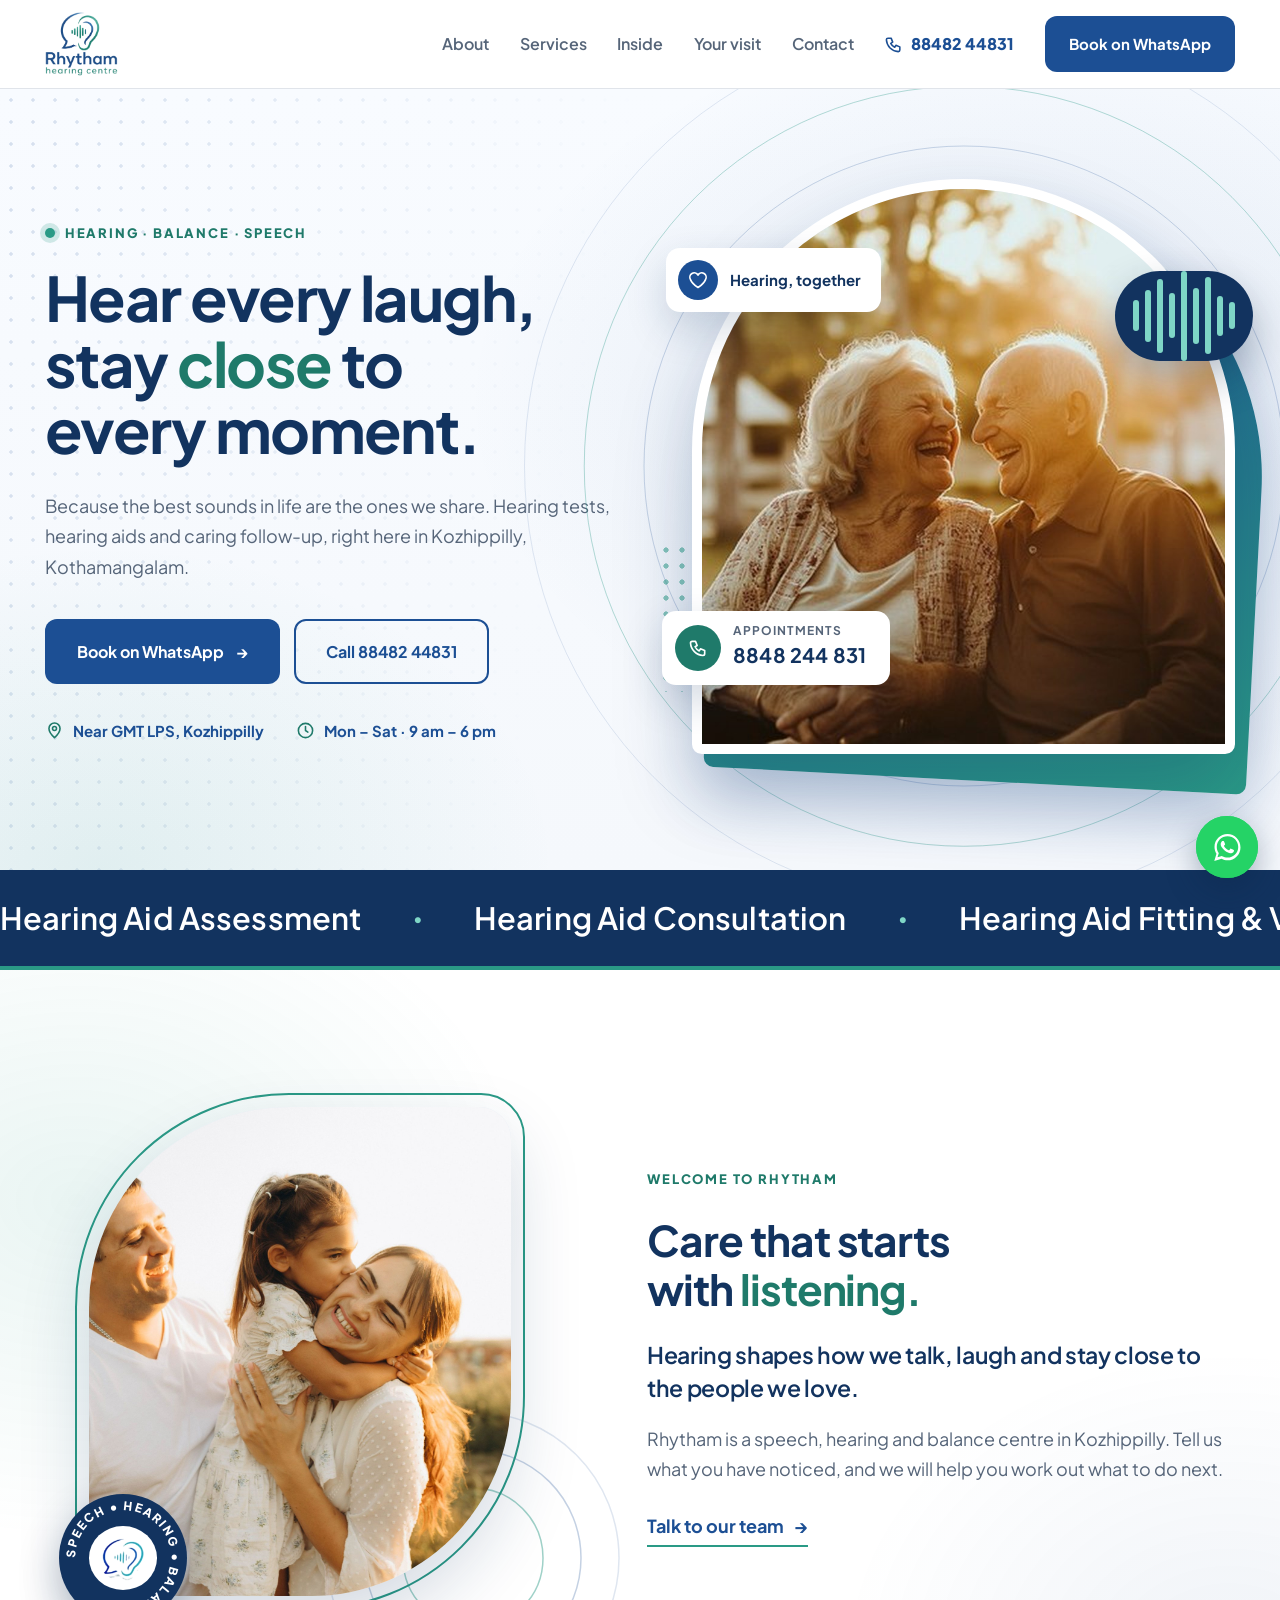
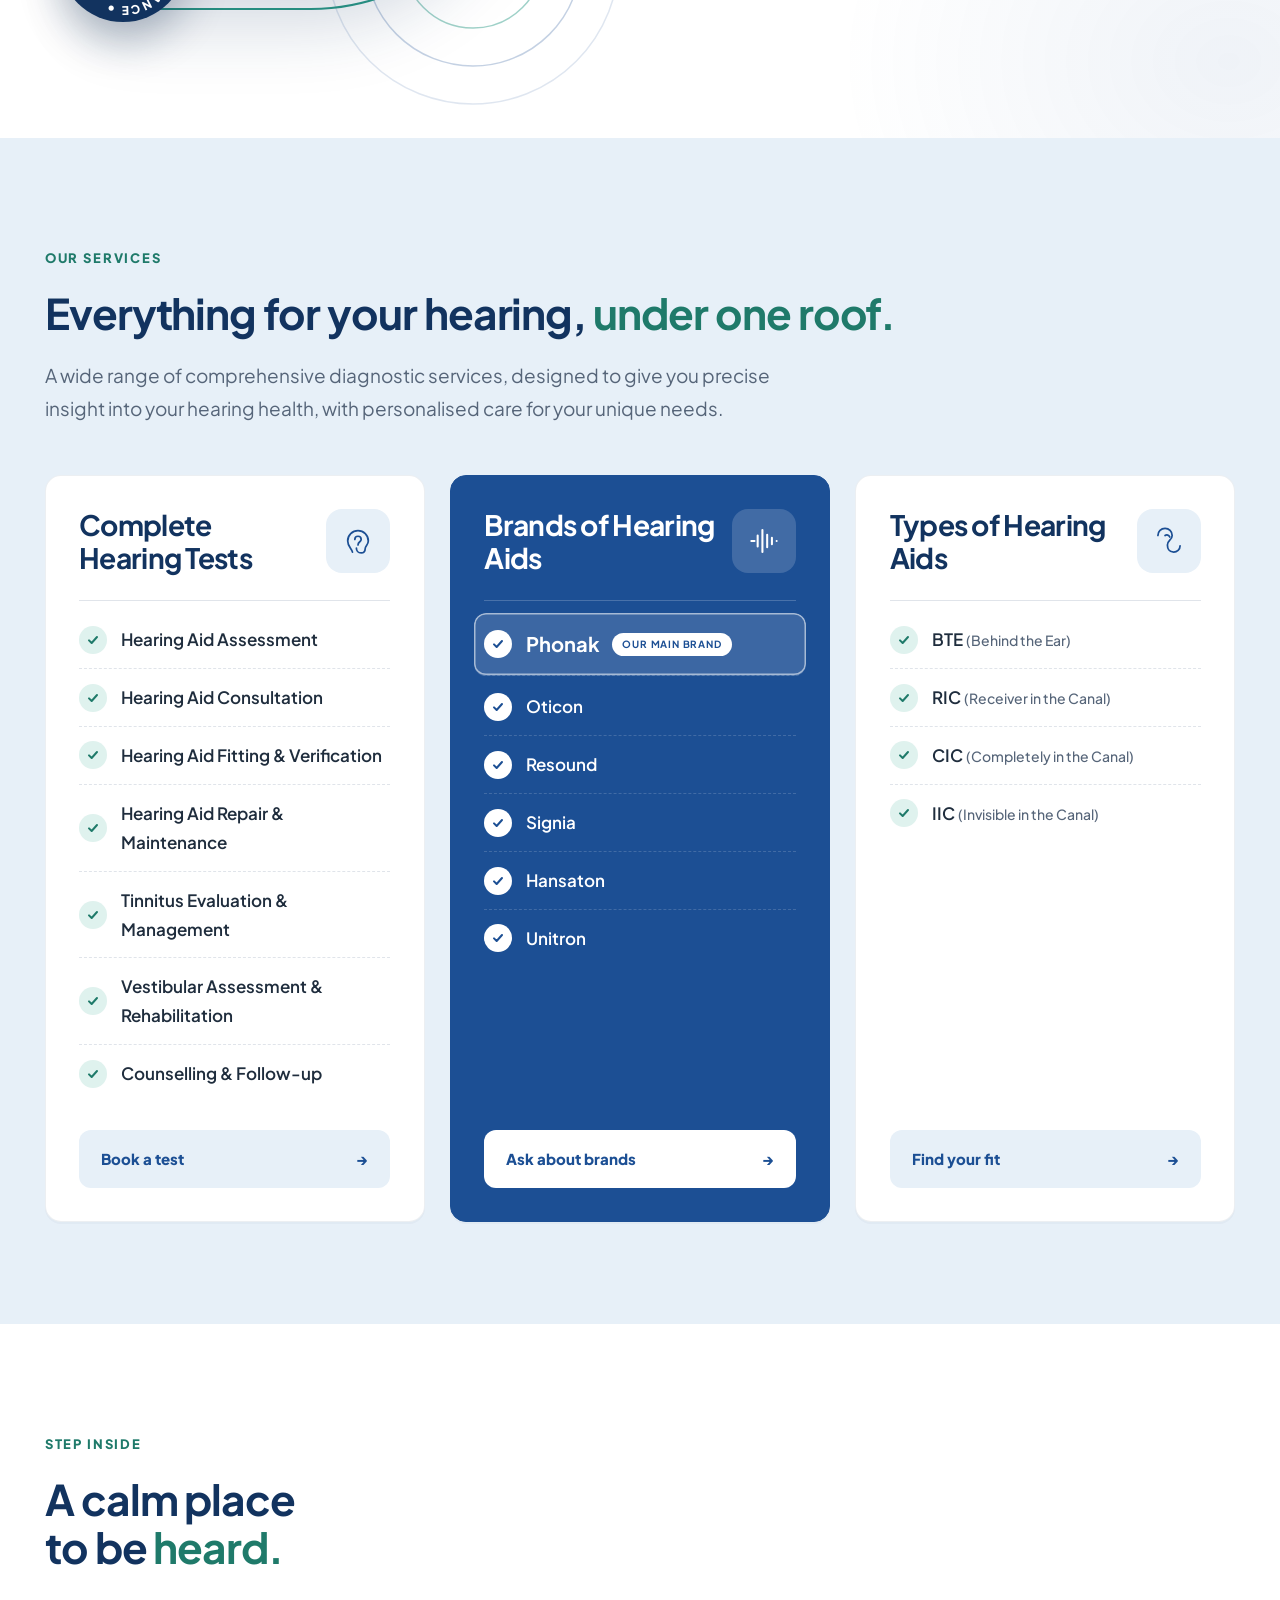
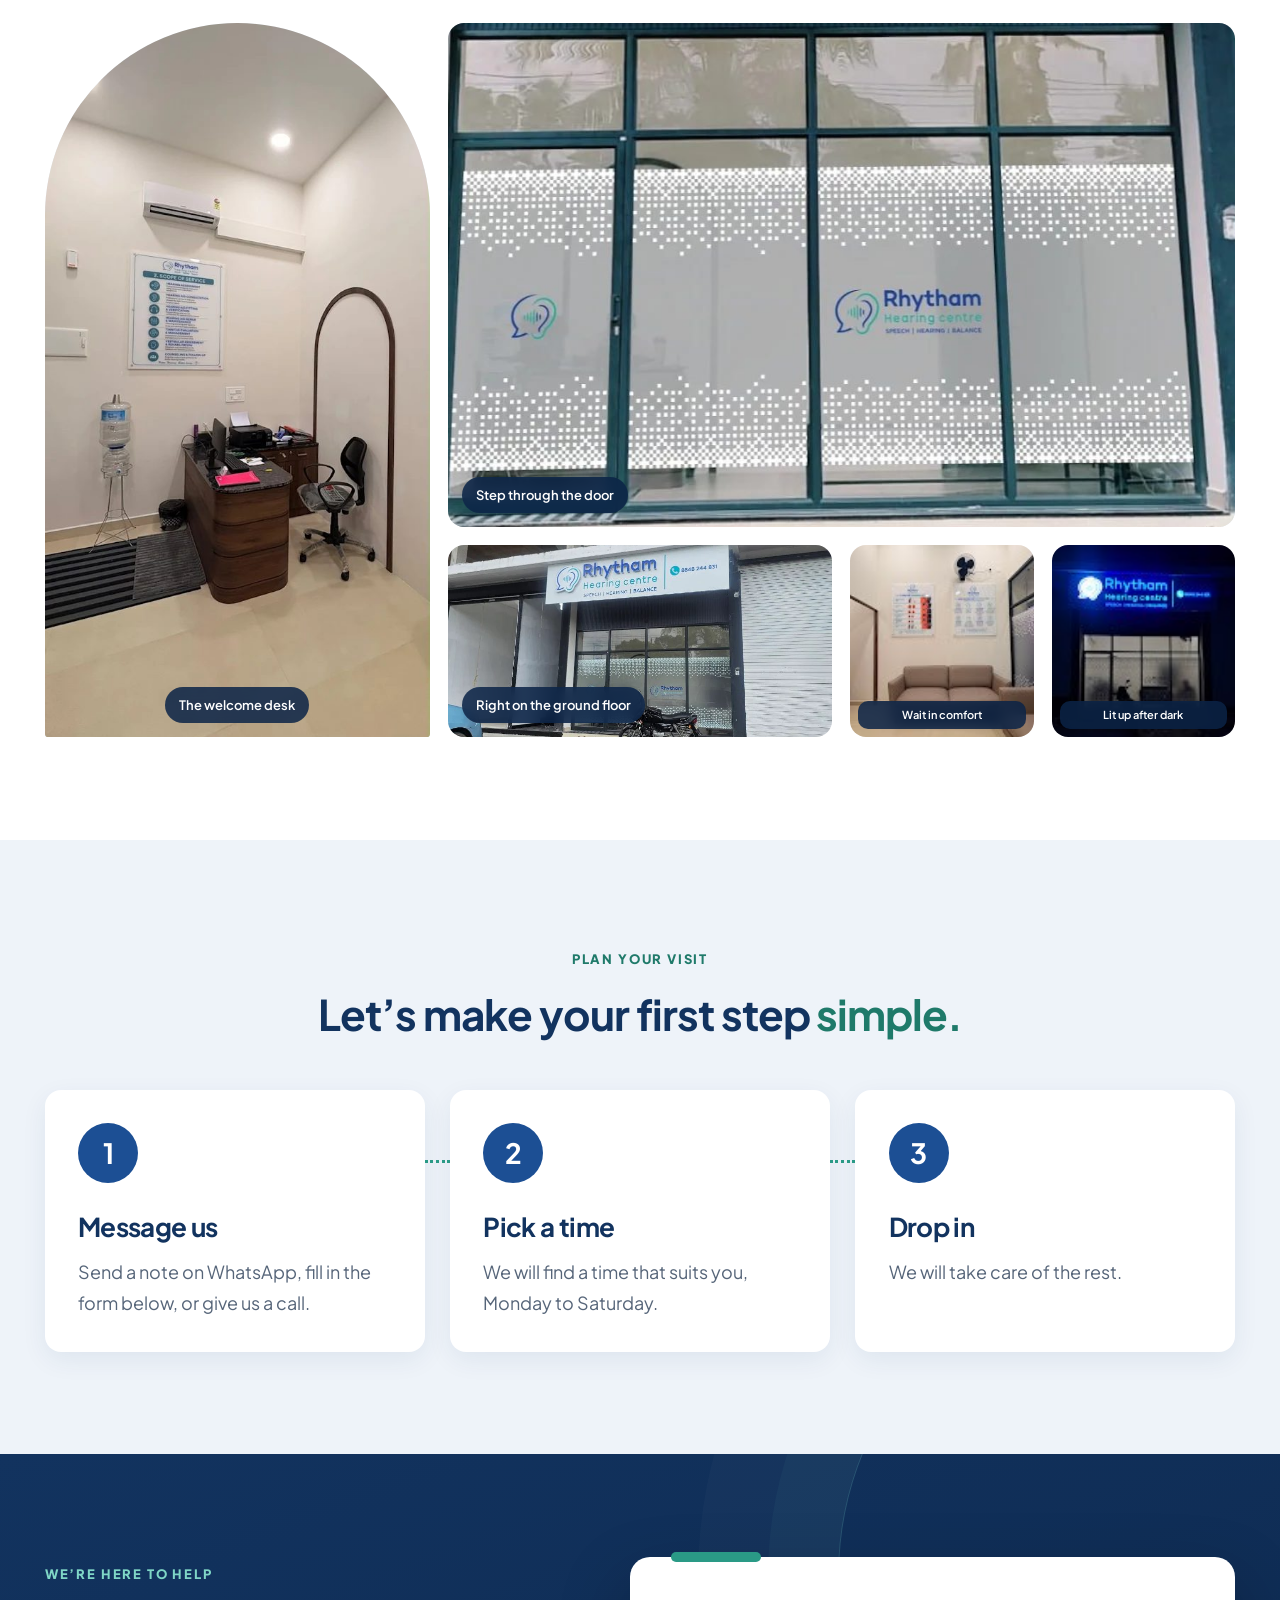
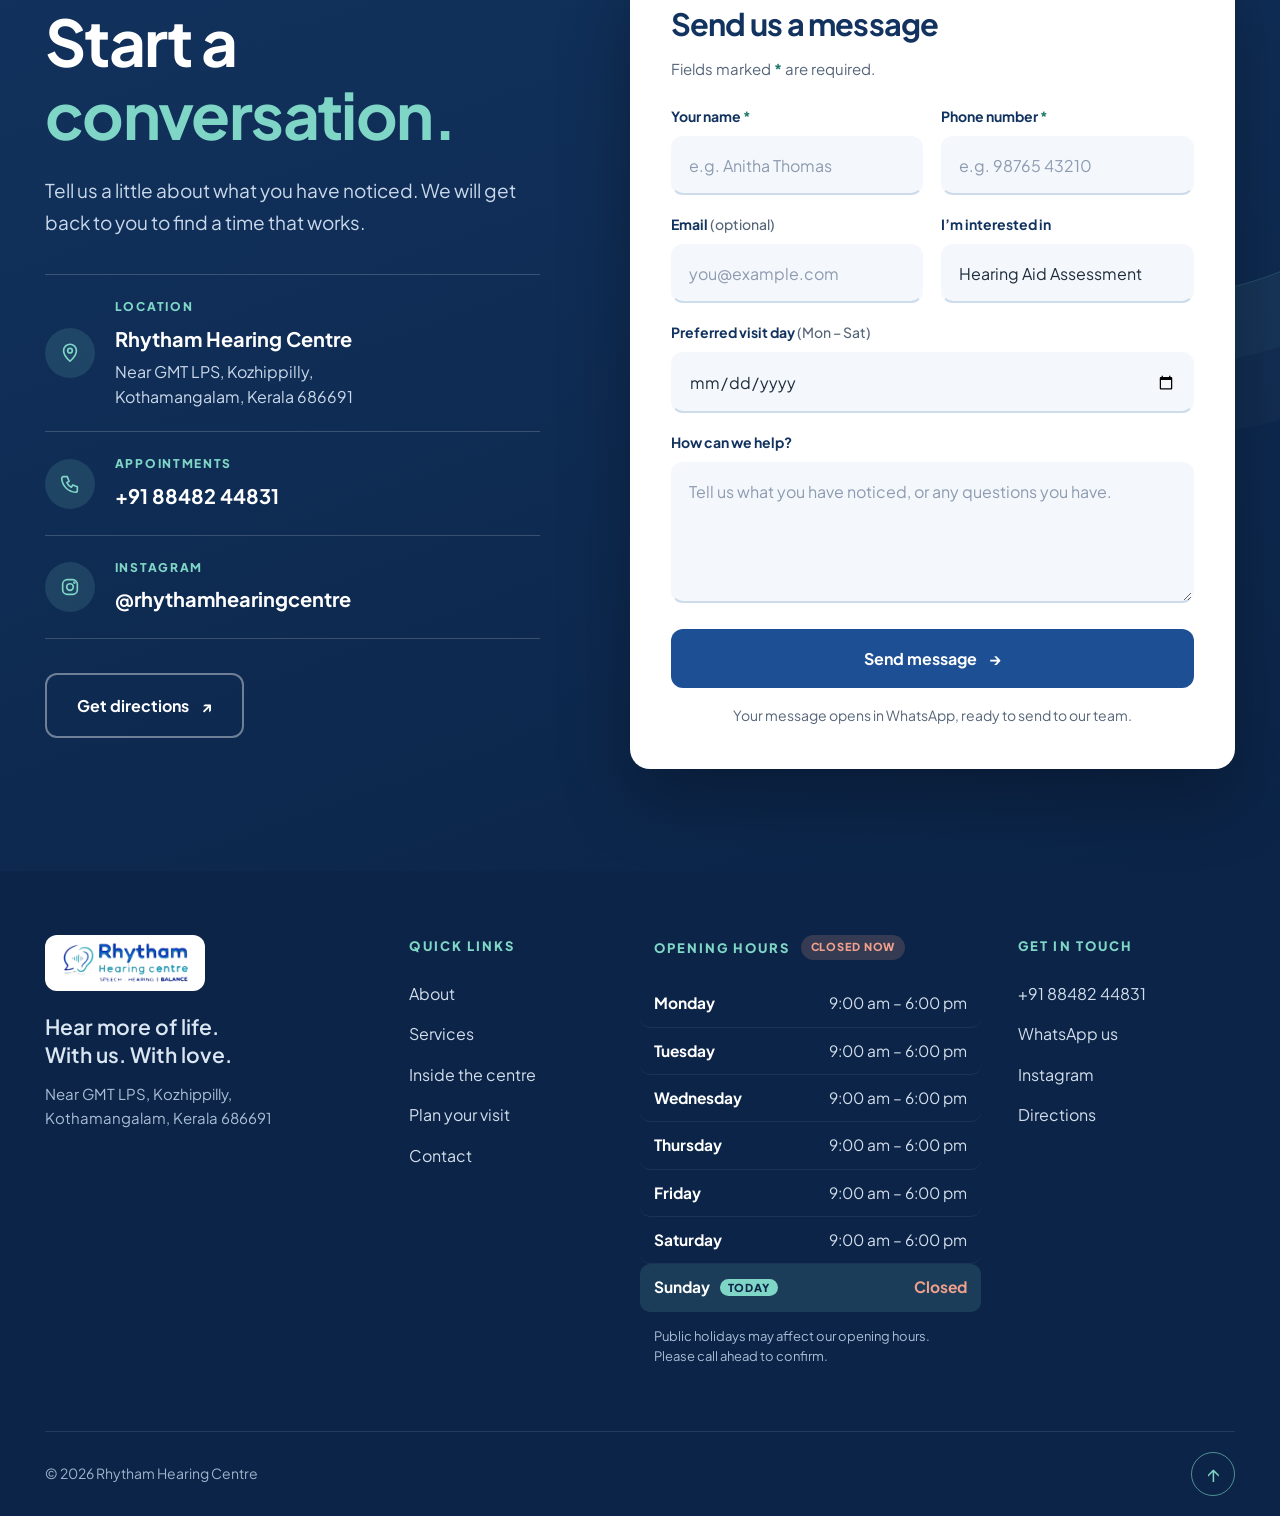
==== commit f91f8fa3: "Add files via upload" ====
--- a/index.html
+++ b/index.html
@@ -22,7 +22,7 @@
       <img src="logo-icon.png" width="175" height="160" alt="">
     </div>
     <p class="loader-name">Rhytham <span>Hearing Centre</span></p>
-    <p class="loader-message">Preparing your experience</p>
+    <p class="loader-message"></p>
     <div class="loader-wave" aria-hidden="true"><i></i><i></i><i></i><i></i><i></i><i></i><i></i></div>
   </div>
   <a class="skip-link" href="#main">Skip to content</a>
@@ -347,6 +347,7 @@
           <li data-day="6"><span>Saturday</span><span>9:00 am – 6:00 pm</span></li>
           <li data-day="0" class="closed"><span>Sunday</span><span>Closed</span></li>
         </ul>
+        <p class="hours-note">Public holidays may affect our opening hours. Please call ahead to confirm.</p>
       </div>
 
       <div class="footer-col">
--- a/styles.css
+++ b/styles.css
@@ -300,6 +300,7 @@
 .hours li.closed span:last-child{color:#f0a08c;font-weight:700}
 .hours li.today{background:rgba(42,154,134,.14);border-color:transparent}
 .hours li.today span:first-child::after{content:"Today";margin-left:10px;font-size:11px;font-weight:800;letter-spacing:.08em;text-transform:uppercase;color:var(--navy-deep);background:var(--teal);padding:2px 8px;border-radius:99px;vertical-align:1px}
+.hours-note{margin:14px 0 0;color:#a9bdd6;font-size:13px;line-height:1.6}
 .open-badge{font-size:11px;letter-spacing:.08em;font-weight:800;padding:3px 10px;border-radius:99px;text-transform:uppercase}
 .open-badge[hidden]{display:none}
 .open-badge.is-open{background:rgba(94,201,150,.18);color:#7fe0ae}
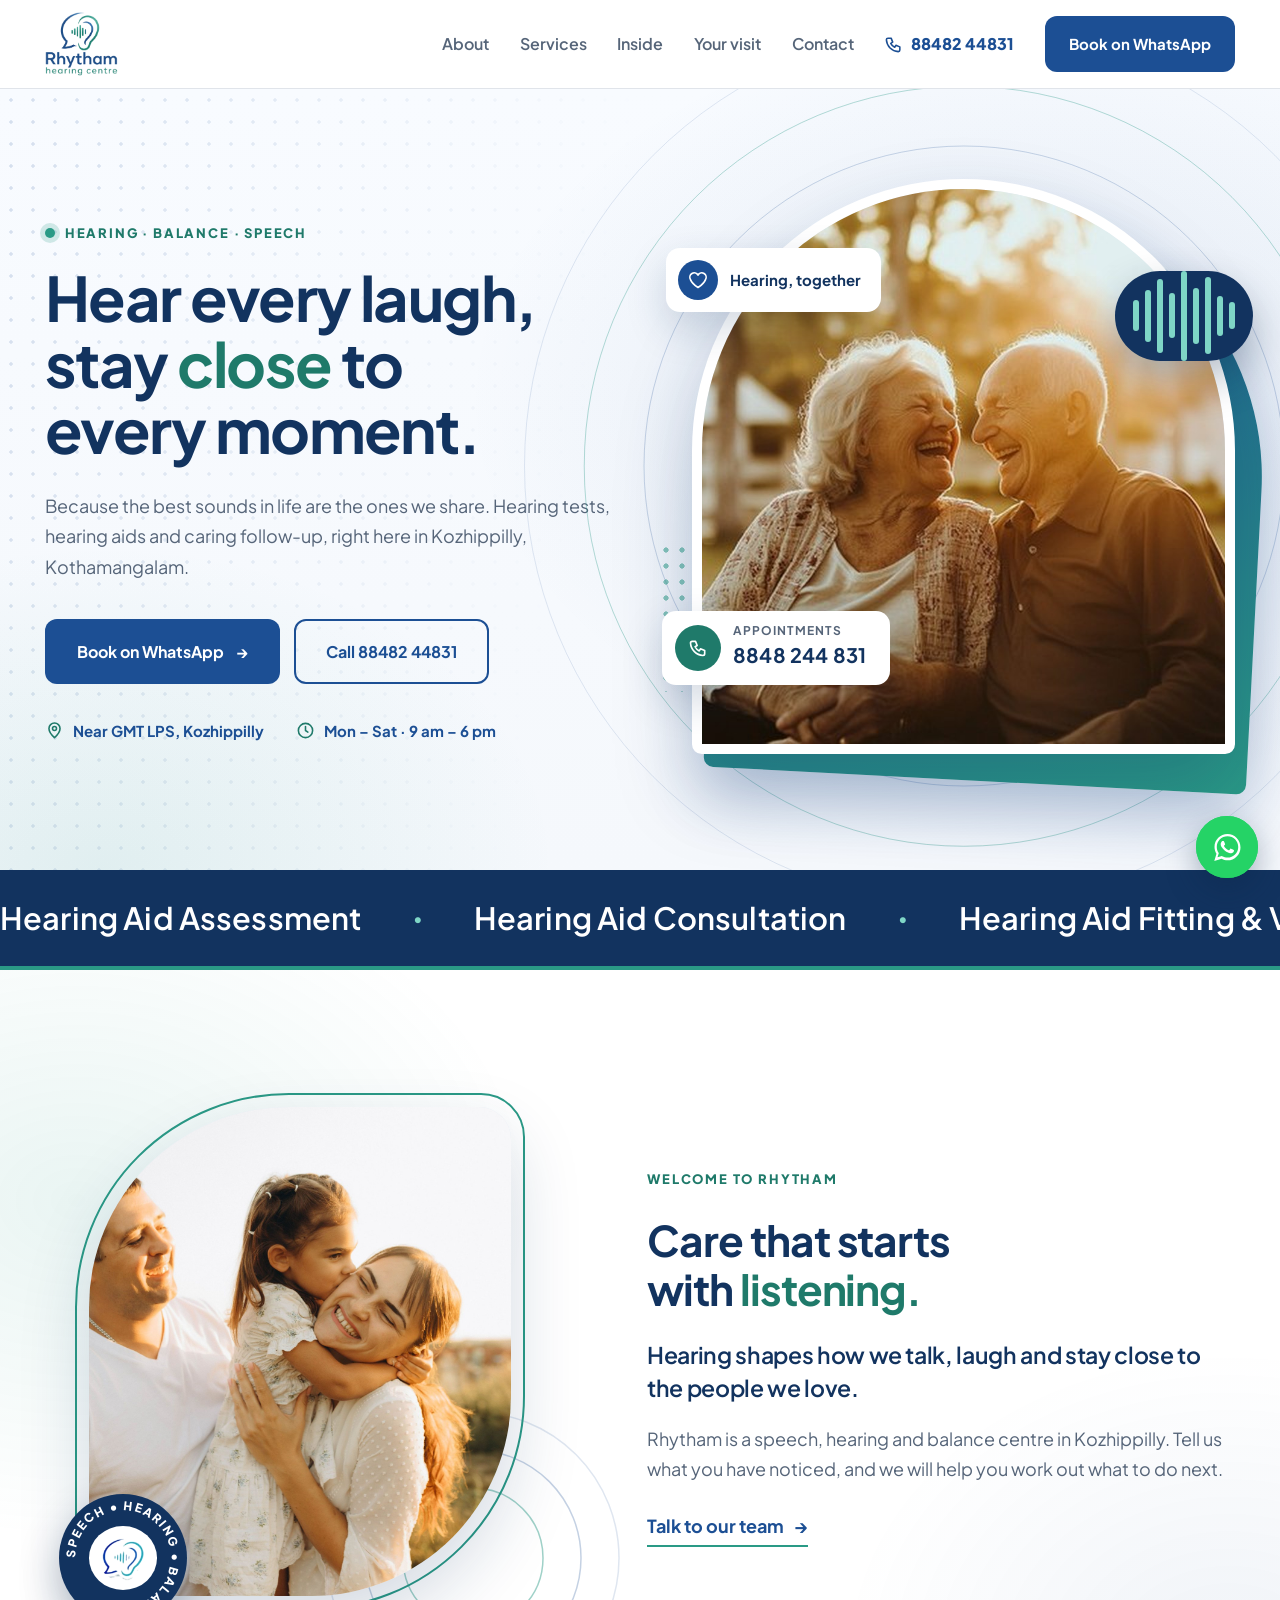
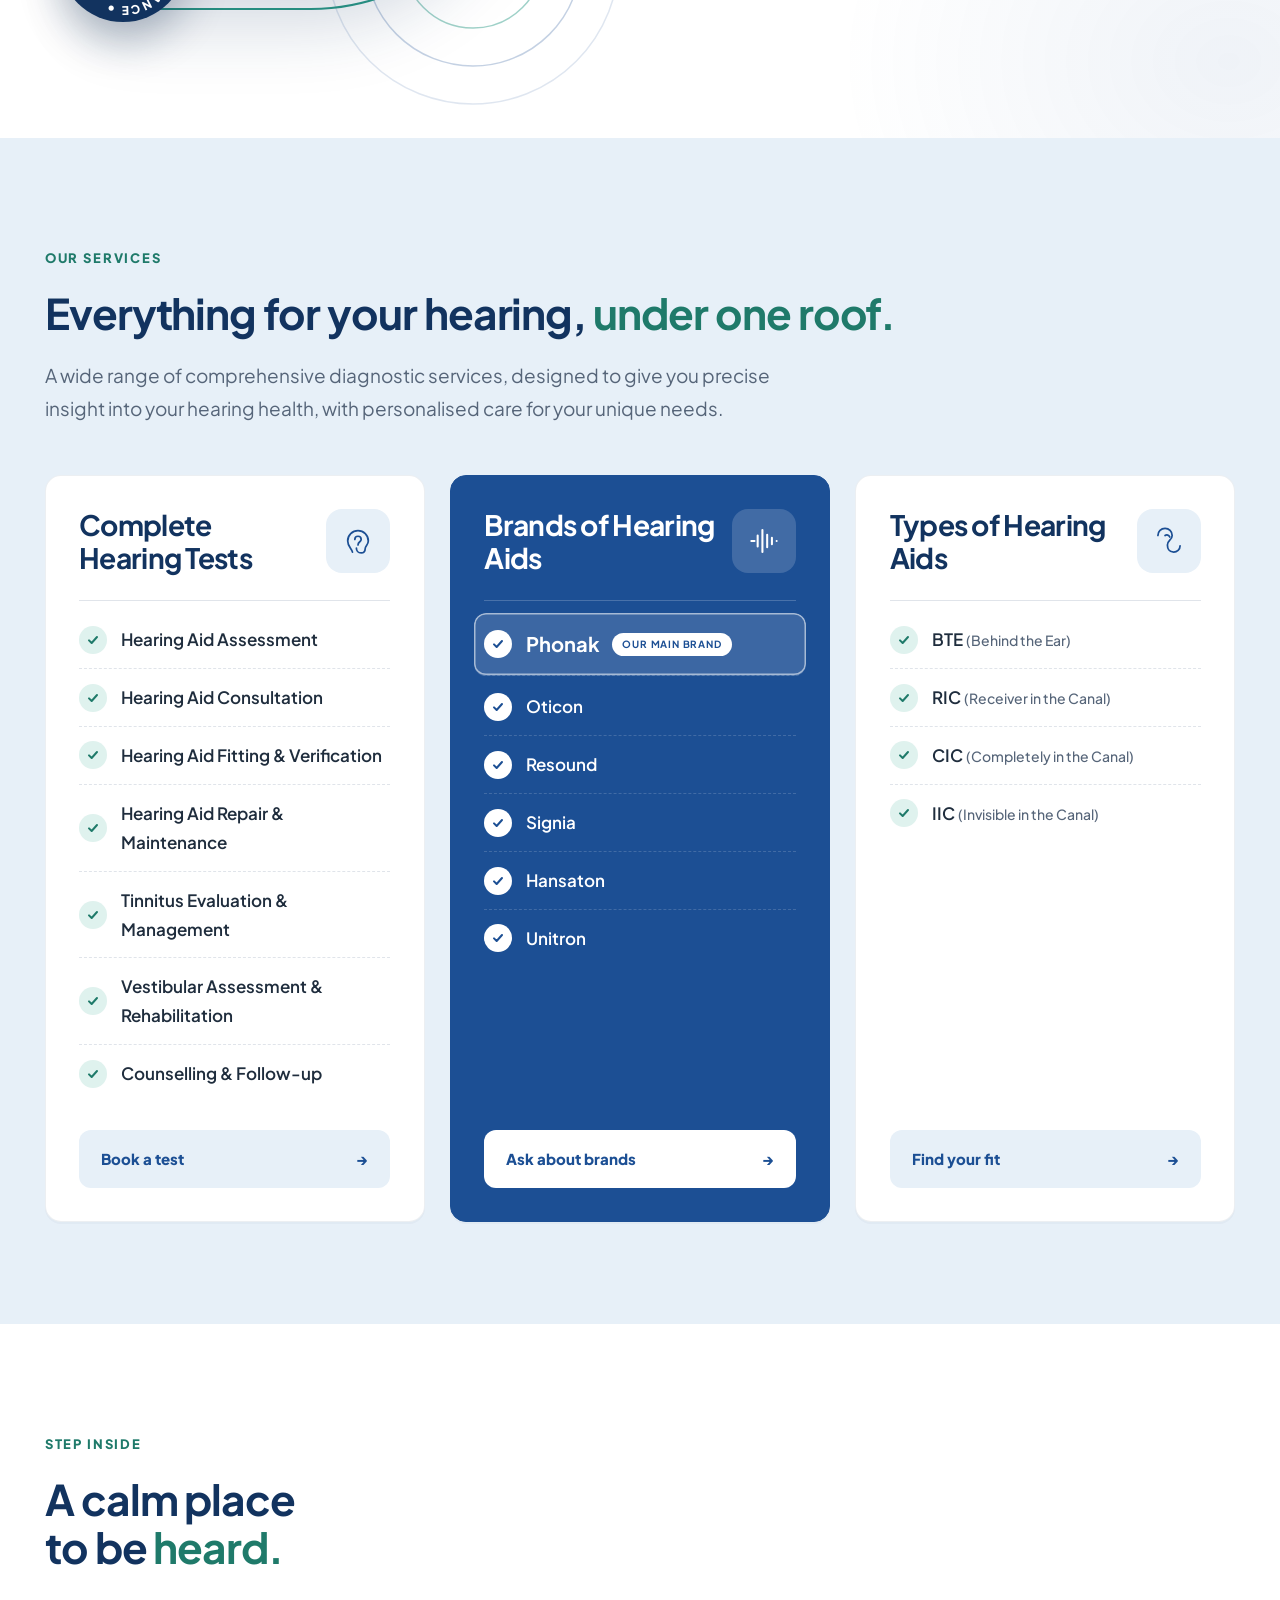
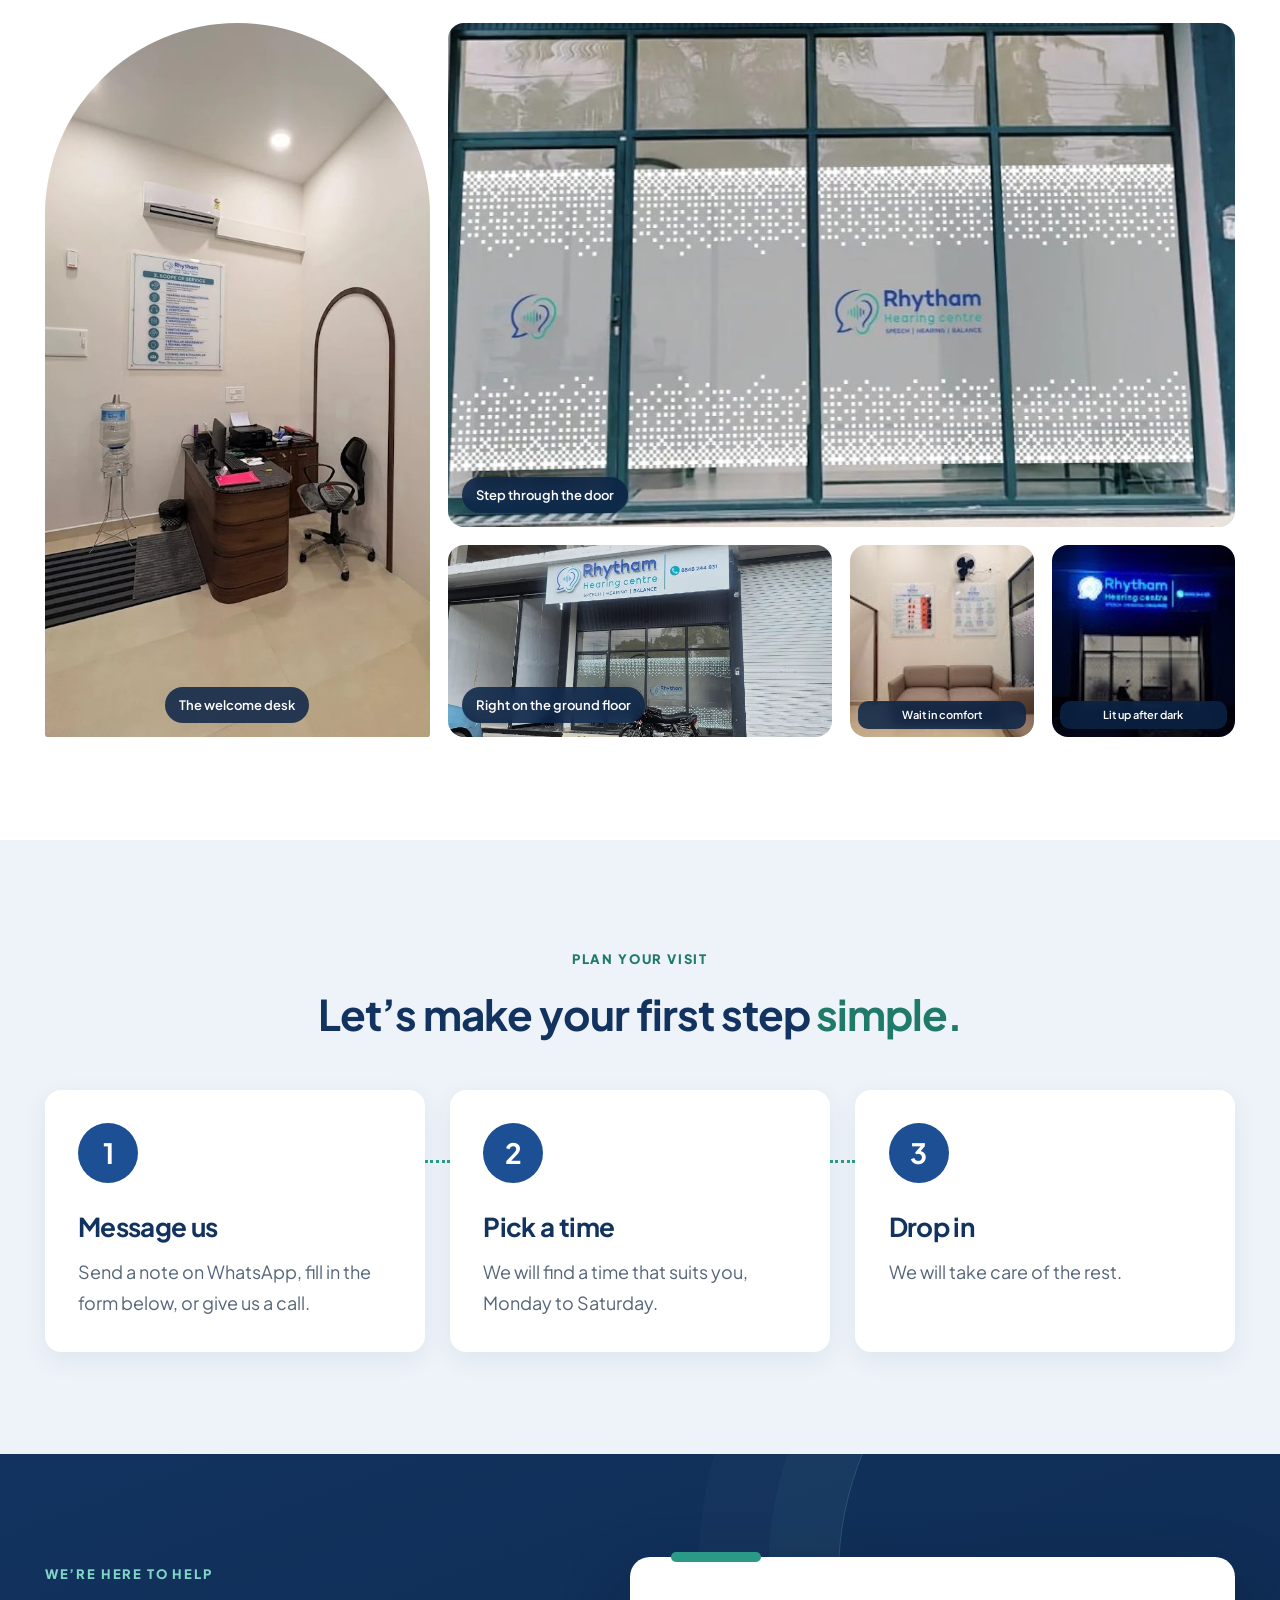
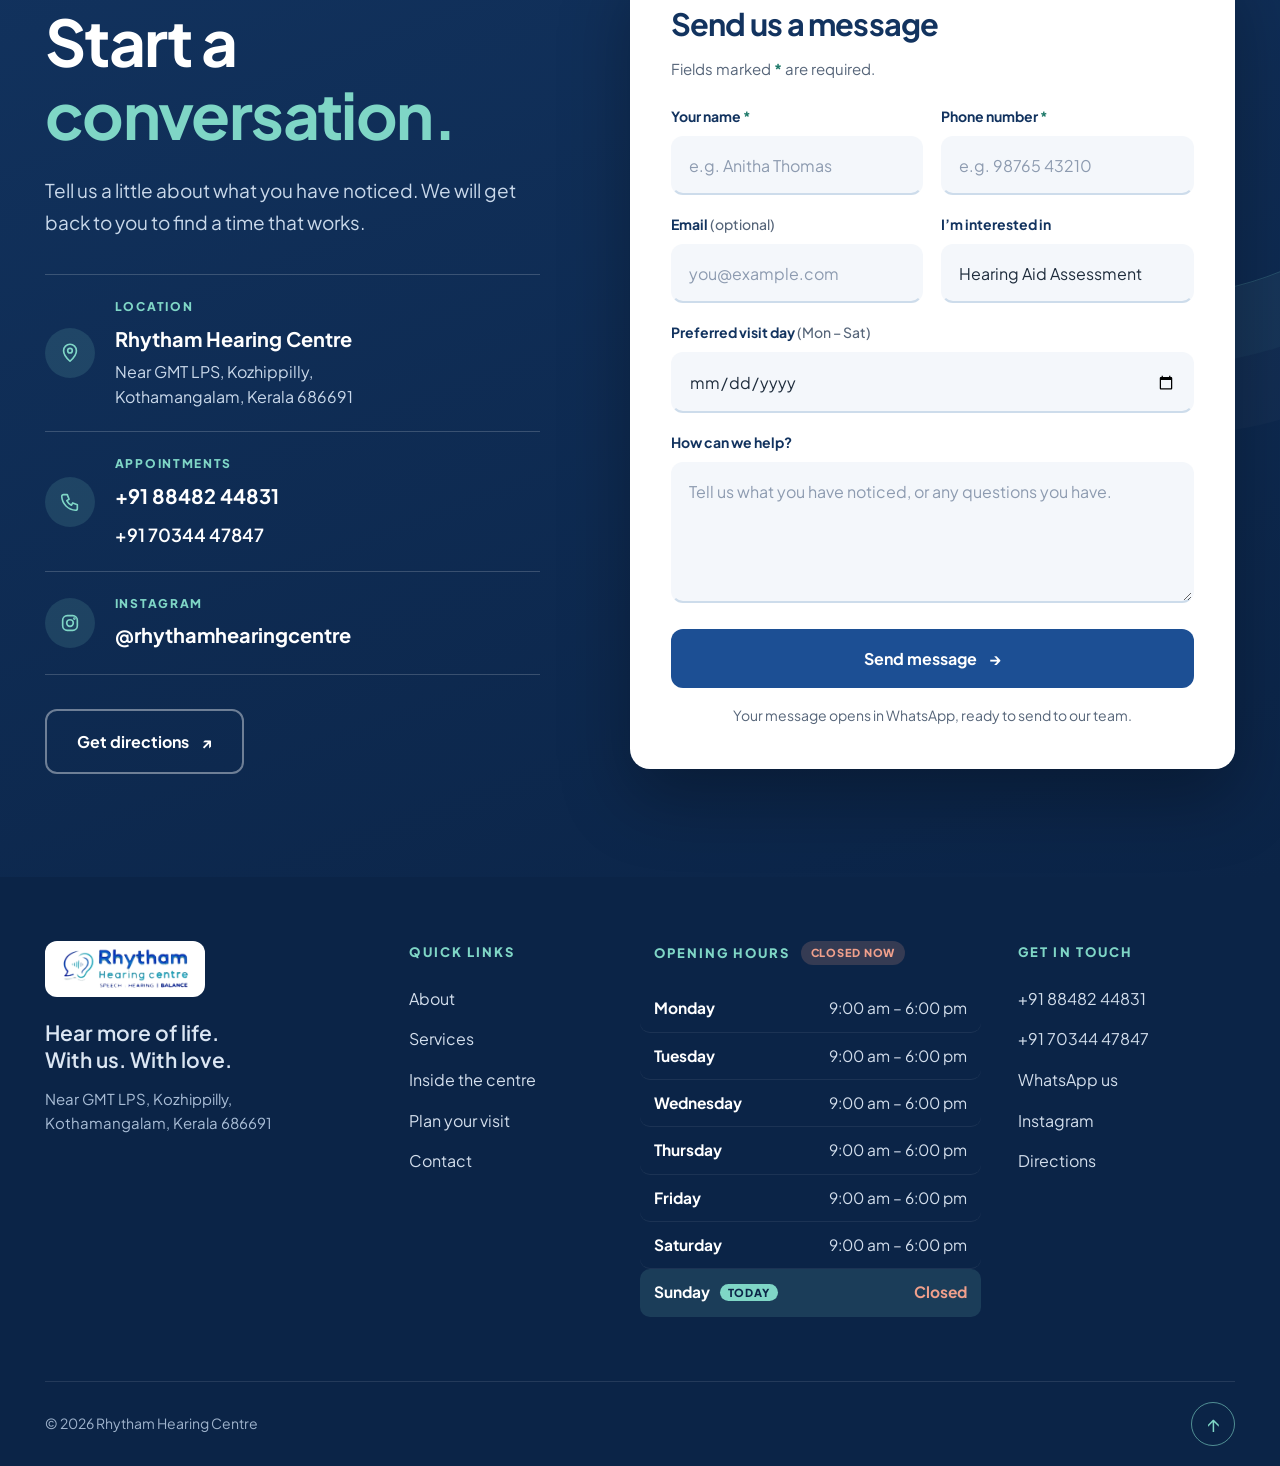
==== commit 802e9d5c: "Add files via upload" ====
--- a/index.html
+++ b/index.html
@@ -5,7 +5,6 @@
   <meta name="viewport" content="width=device-width, initial-scale=1, viewport-fit=cover">
   <meta name="theme-color" content="#12335f">
   <meta name="description" content="Rhytham Hearing Centre, near GMT LPS, Kozhippilly, Kothamangalam. Hearing tests, hearing aid fitting and service. Open Monday to Saturday, 9 am to 6 pm. Appointments: 8848244831.">
-  <link rel="manifest" href="manifest.webmanifest">
   <title>Rhytham Hearing Centre | Kozhippilly, Kothamangalam</title>
   <link rel="preconnect" href="https://fonts.googleapis.com">
   <link rel="preconnect" href="https://fonts.gstatic.com" crossorigin>
@@ -16,15 +15,6 @@
   <script>document.documentElement.classList.add("js")</script>
 </head>
 <body>
-  <div class="site-loader" id="site-loader" role="status" aria-live="polite" aria-label="Loading Rhytham Hearing Centre">
-    <div class="loader-mark">
-      <span class="loader-ring" aria-hidden="true"></span>
-      <img src="logo-icon.png" width="175" height="160" alt="">
-    </div>
-    <p class="loader-name">Rhytham <span>Hearing Centre</span></p>
-    <p class="loader-message"></p>
-    <div class="loader-wave" aria-hidden="true"><i></i><i></i><i></i><i></i><i></i><i></i><i></i></div>
-  </div>
   <a class="skip-link" href="#main">Skip to content</a>
 
   <header class="site-header">
@@ -239,7 +229,7 @@
             </div>
             <div class="detail-row">
               <span class="detail-icon" aria-hidden="true"><svg viewBox="0 0 24 24"><path d="M5 4h4l2 5-2.500 1.500a11 11 0 0 0 5 5L15 13l5 2v4a2 2 0 0 1-2 2A16 16 0 0 1 3 6a2 2 0 0 1 2-2Z"/></svg></span>
-              <div><small>Appointments</small><strong><a href="tel:+918848244831">+91 88482 44831</a></strong></div>
+              <div><small>Appointments</small><strong><a href="tel:+918848244831">+91 88482 44831</a></strong><p class="alt-phone"><a href="tel:+917034447847">+91 70344 47847</a></p></div>
             </div>
             <div class="detail-row">
               <span class="detail-icon" aria-hidden="true"><svg viewBox="0 0 24 24"><rect x="4" y="4" width="16" height="16" rx="5"/><circle cx="12" cy="12" r="3.600"/><circle cx="16.800" cy="7.200" r=".6"/></svg></span>
@@ -347,13 +337,13 @@
           <li data-day="6"><span>Saturday</span><span>9:00 am – 6:00 pm</span></li>
           <li data-day="0" class="closed"><span>Sunday</span><span>Closed</span></li>
         </ul>
-        <p class="hours-note">Public holidays may affect our opening hours. Please call ahead to confirm.</p>
       </div>
 
       <div class="footer-col">
         <h4>Get in touch</h4>
         <ul class="footer-links">
           <li><a href="tel:+918848244831">+91 88482 44831</a></li>
+          <li><a href="tel:+917034447847">+91 70344 47847</a></li>
           <li><a class="js-whatsapp" href="#" target="_blank" rel="noopener">WhatsApp us</a></li>
           <li><a href="https://instagram.com/rhythamhearingcentre" target="_blank" rel="noopener">Instagram</a></li>
           <li><a href="https://www.google.com/maps/search/?api=1&amp;query=Rhytham+Hearing+Centre+Kozhippilly+Kothamangalam+686691" target="_blank" rel="noopener">Directions</a></li>
--- a/styles.css
+++ b/styles.css
@@ -23,21 +23,6 @@
   --ease-out:cubic-bezier(.22,1,.36,1);
 }
 *{box-sizing:border-box}
-.site-loader{position:fixed;inset:0;z-index:10000;display:flex;flex-direction:column;align-items:center;justify-content:center;gap:10px;padding:24px;background:radial-gradient(ellipse at 50% 42%,#fff 0%,#f3f8fc 58%,#e7f0f8 100%);opacity:1;visibility:visible;transition:opacity .45s ease,visibility .45s ease}
-.site-loader.is-hidden{opacity:0;visibility:hidden;pointer-events:none}
-.loader-mark{position:relative;display:grid;place-items:center;width:150px;height:150px;margin-bottom:14px}
-.loader-mark img{position:relative;z-index:1;width:94px;height:auto;object-fit:contain;animation:loader-breathe 1.8s ease-in-out infinite}
-.loader-ring{position:absolute;inset:2px;border:2px solid rgba(28,79,148,.12);border-top-color:var(--blue);border-right-color:var(--teal);border-radius:50%;animation:loader-spin 2.2s linear infinite}
-.loader-name{margin:0;color:var(--navy);font-size:21px;font-weight:800;letter-spacing:-.03em;line-height:1.2}
-.loader-name span{color:var(--teal-dark)}
-.loader-message{margin:2px 0 6px;color:var(--muted);font-size:14px;font-weight:600;letter-spacing:.02em}
-.loader-wave{height:25px;display:flex;align-items:center;gap:4px}
-.loader-wave i{width:3px;height:8px;border-radius:4px;background:var(--teal);animation:loader-wave .85s ease-in-out infinite alternate}
-.loader-wave i:nth-child(2n){background:var(--blue);animation-delay:.15s}.loader-wave i:nth-child(3n){animation-delay:.3s}.loader-wave i:nth-child(4n){animation-delay:.45s}
-@keyframes loader-spin{to{transform:rotate(360deg)}}
-@keyframes loader-breathe{0%,100%{transform:scale(.96);filter:drop-shadow(0 4px 7px rgba(18,51,95,.1))}50%{transform:scale(1.04);filter:drop-shadow(0 9px 13px rgba(18,51,95,.2))}}
-@keyframes loader-wave{to{height:22px}}
-@media(prefers-reduced-motion:reduce){.loader-ring,.loader-mark img,.loader-wave i{animation:none}.loader-mark img{transform:none}}
 html{scroll-behavior:smooth;scroll-padding-top:96px}
 body{margin:0;background:var(--cream);color:var(--text);font-family:var(--sans);font-size:18px;line-height:1.7;-webkit-font-smoothing:antialiased;overflow-x:hidden}
 img{max-width:100%}
@@ -254,6 +239,10 @@
 .detail-row strong{font-size:20px;font-weight:700}
 .detail-row p{margin:4px 0 0;color:#c9d8ea;font-size:16px;line-height:1.55}
 .detail-row strong a:hover{color:var(--teal)}
+.detail-row .alt-phone{display:flex;align-items:baseline;gap:10px;flex-wrap:wrap;margin-top:8px}
+.detail-row .alt-phone span{font-size:11px;letter-spacing:.14em;text-transform:uppercase;font-weight:800;color:#9fb3cc}
+.detail-row .alt-phone a{color:#fff;font-size:18px;font-weight:600}
+.detail-row .alt-phone a:hover{color:var(--teal)}
 
 /* form */
 .form-card{background:var(--paper);color:var(--text);border-radius:30px;padding:clamp(26px,3.2vw,56px);box-shadow:0 40px 90px rgba(0,0,0,.3);position:relative}
@@ -300,7 +289,6 @@
 .hours li.closed span:last-child{color:#f0a08c;font-weight:700}
 .hours li.today{background:rgba(42,154,134,.14);border-color:transparent}
 .hours li.today span:first-child::after{content:"Today";margin-left:10px;font-size:11px;font-weight:800;letter-spacing:.08em;text-transform:uppercase;color:var(--navy-deep);background:var(--teal);padding:2px 8px;border-radius:99px;vertical-align:1px}
-.hours-note{margin:14px 0 0;color:#a9bdd6;font-size:13px;line-height:1.6}
 .open-badge{font-size:11px;letter-spacing:.08em;font-weight:800;padding:3px 10px;border-radius:99px;text-transform:uppercase}
 .open-badge[hidden]{display:none}
 .open-badge.is-open{background:rgba(94,201,150,.18);color:#7fe0ae}
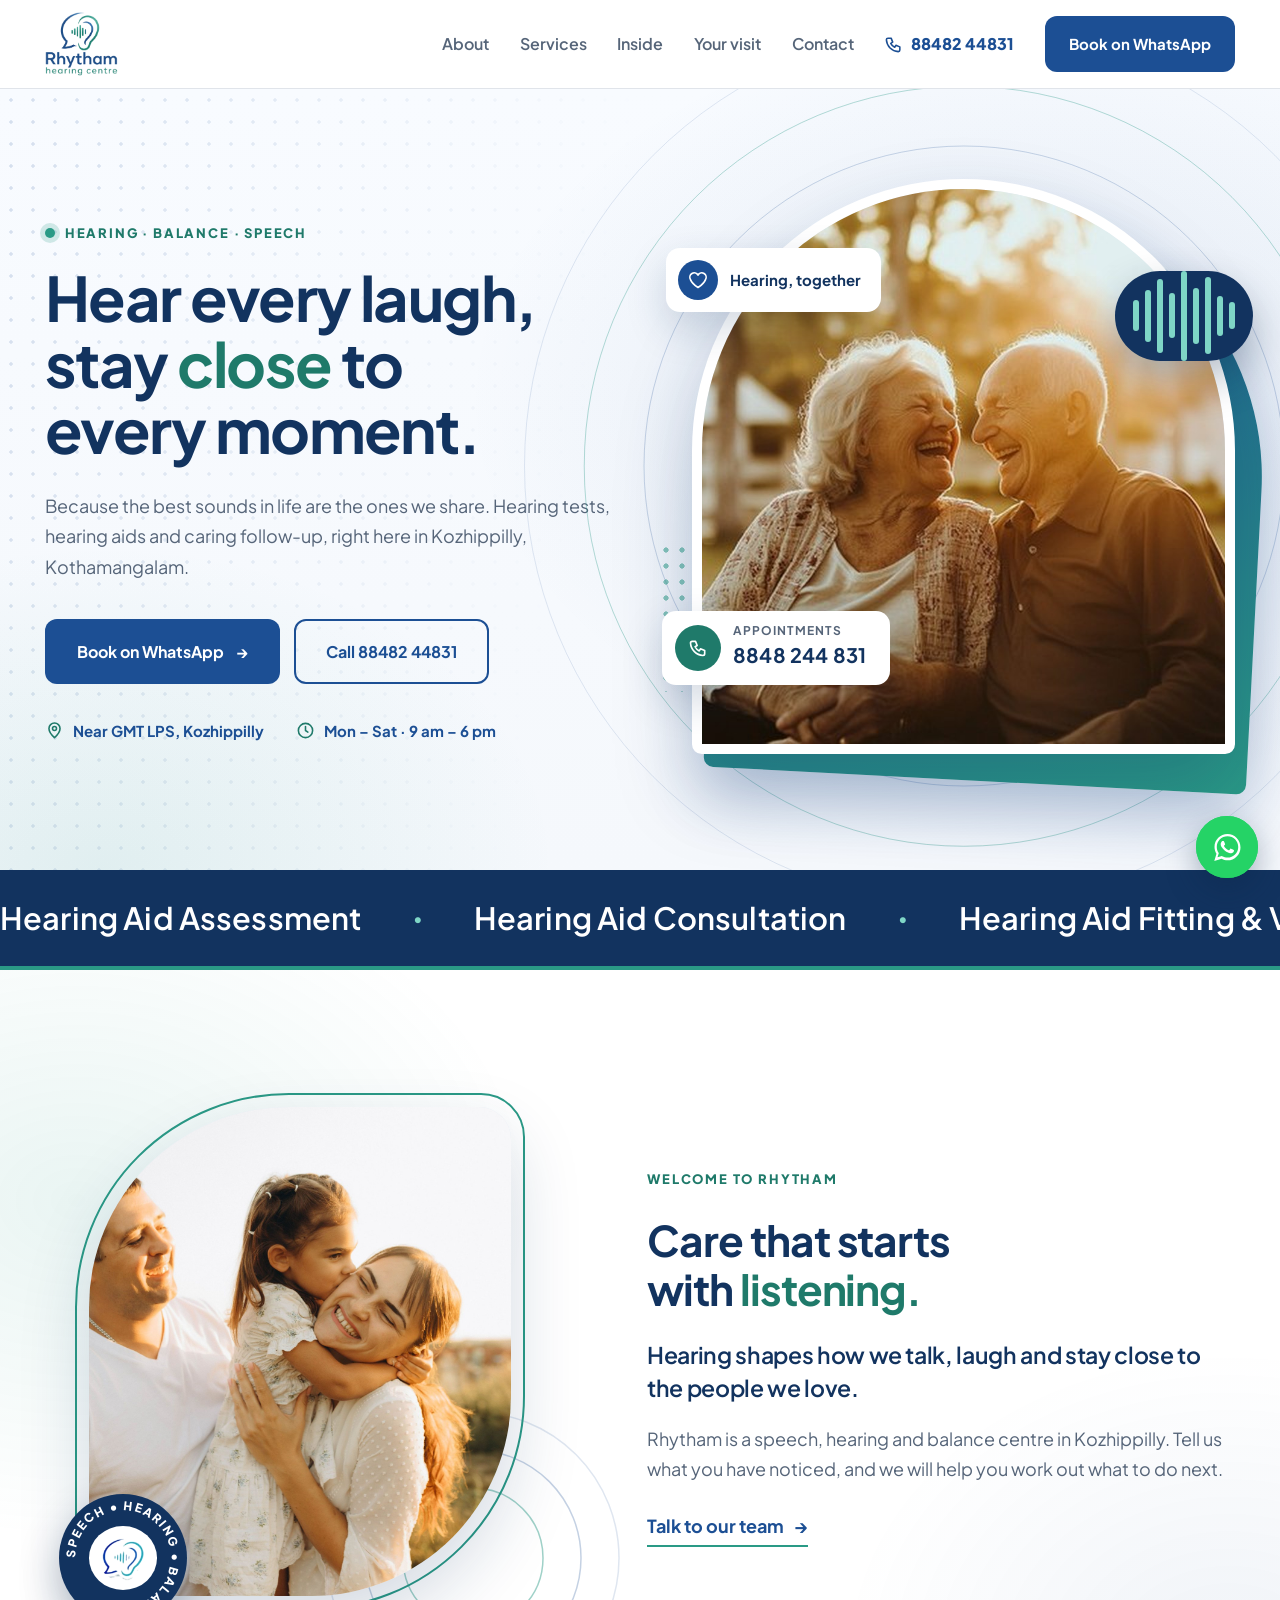
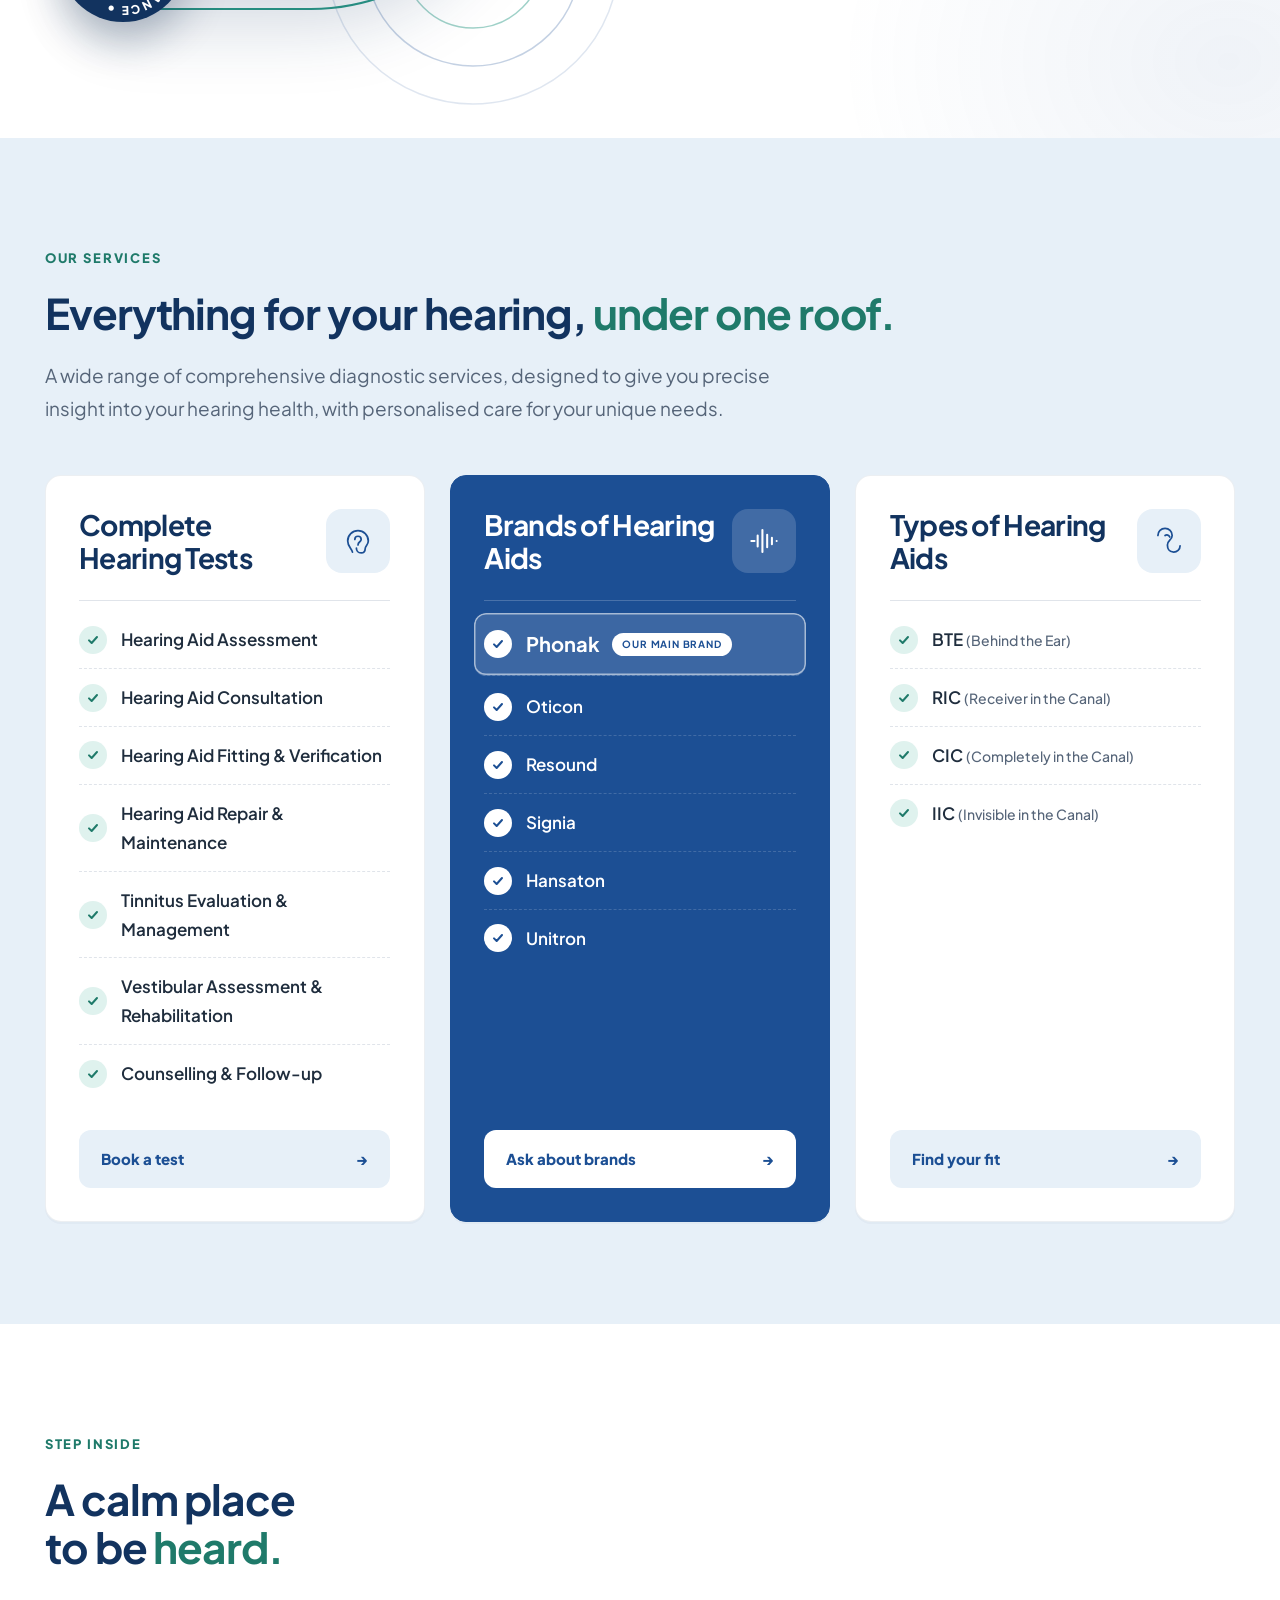
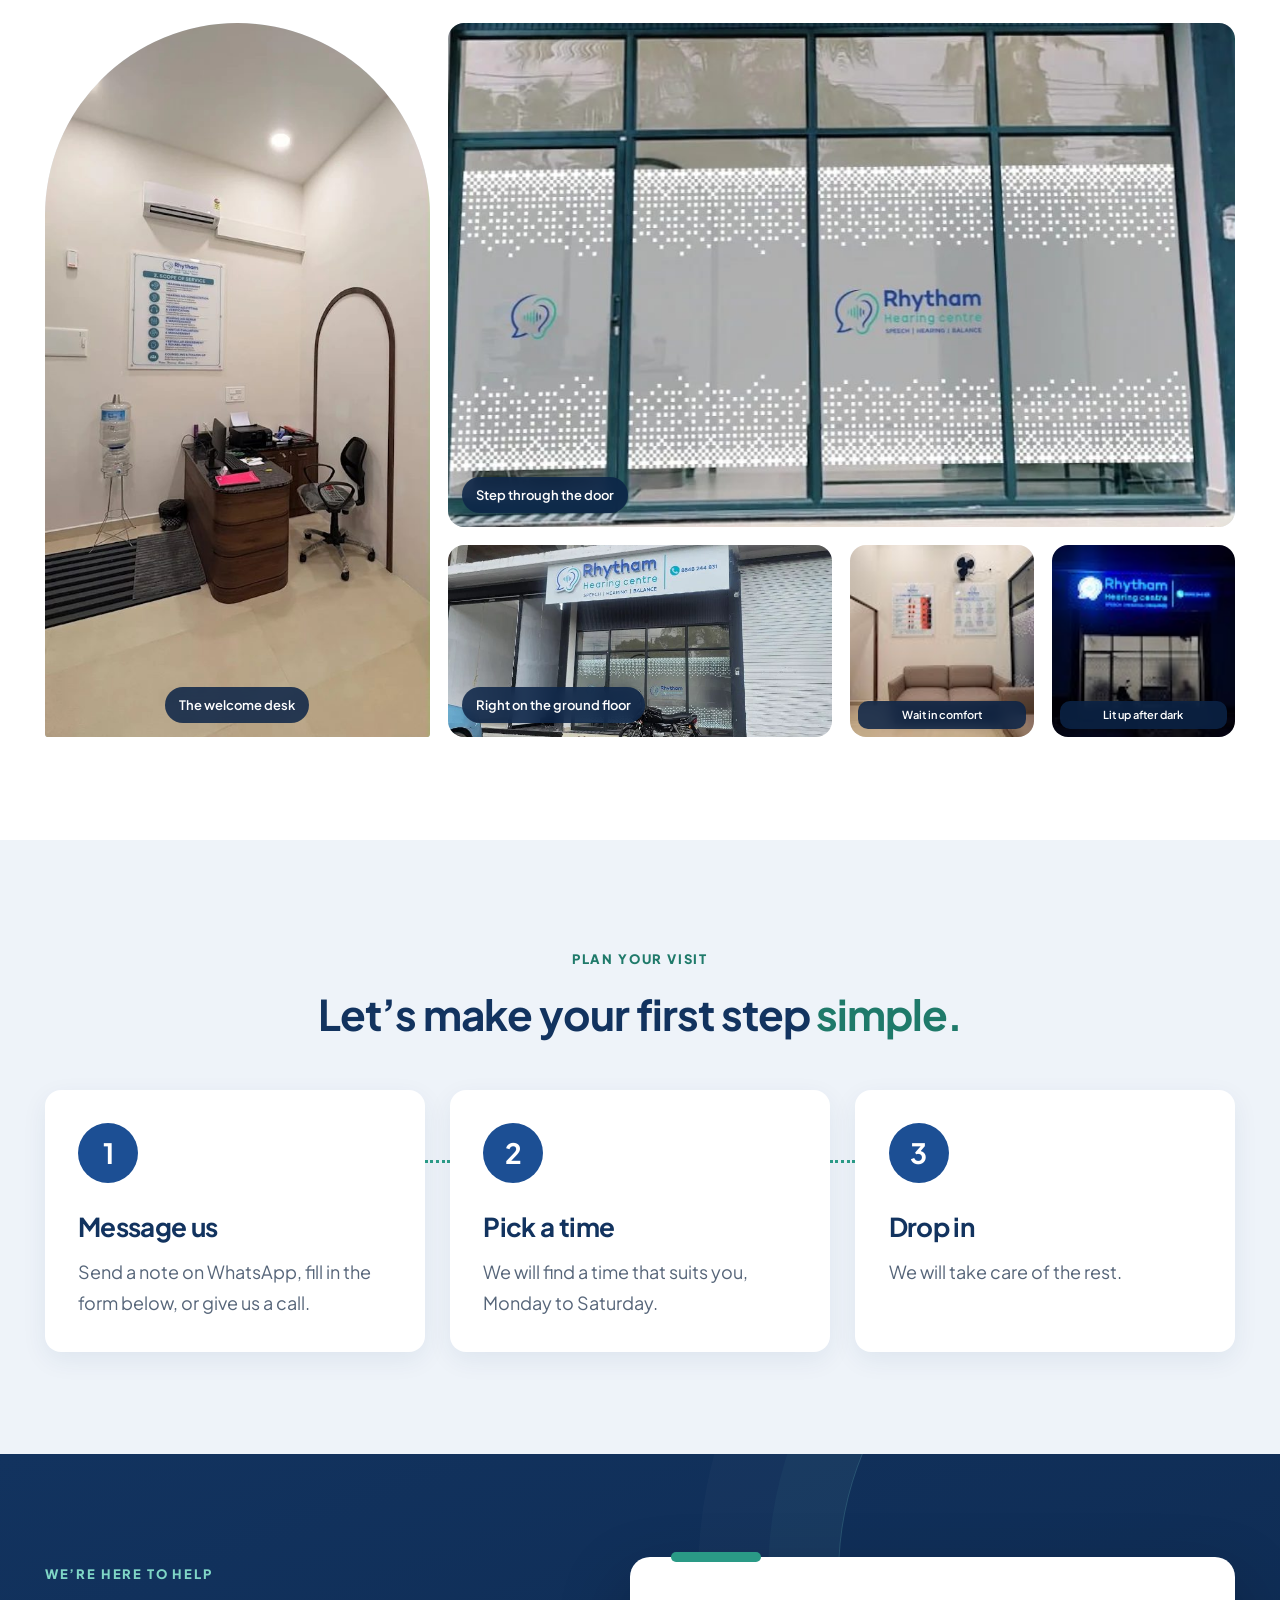
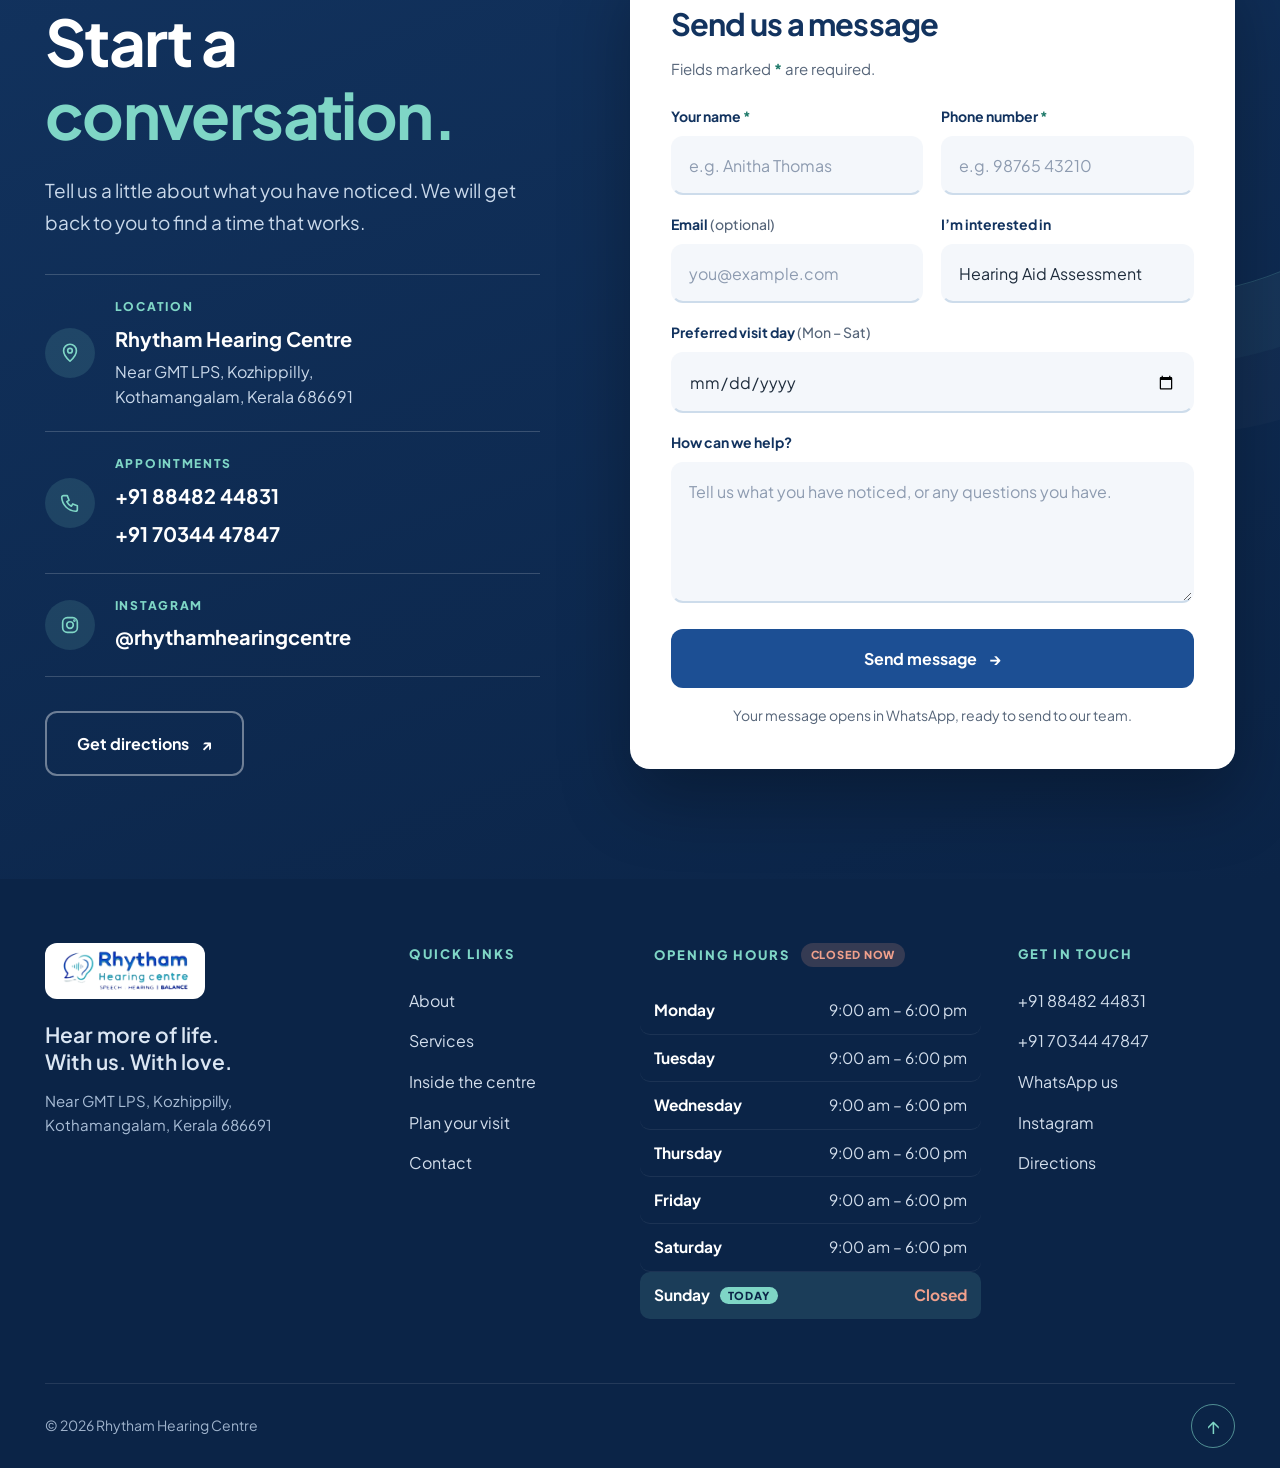
==== commit e13d87d4: "Add files via upload" ====
--- a/index.html
+++ b/index.html
@@ -229,7 +229,7 @@
             </div>
             <div class="detail-row">
               <span class="detail-icon" aria-hidden="true"><svg viewBox="0 0 24 24"><path d="M5 4h4l2 5-2.500 1.500a11 11 0 0 0 5 5L15 13l5 2v4a2 2 0 0 1-2 2A16 16 0 0 1 3 6a2 2 0 0 1 2-2Z"/></svg></span>
-              <div><small>Appointments</small><strong><a href="tel:+918848244831">+91 88482 44831</a></strong><p class="alt-phone"><a href="tel:+917034447847">+91 70344 47847</a></p></div>
+              <div><small>Appointments</small><strong><a href="tel:+918848244831">+91 88482 44831</a></strong><strong class="detail-second"><a href="tel:+917034447847">+91 70344 47847</a></strong></div>
             </div>
             <div class="detail-row">
               <span class="detail-icon" aria-hidden="true"><svg viewBox="0 0 24 24"><rect x="4" y="4" width="16" height="16" rx="5"/><circle cx="12" cy="12" r="3.600"/><circle cx="16.800" cy="7.200" r=".6"/></svg></span>
--- a/styles.css
+++ b/styles.css
@@ -239,10 +239,7 @@
 .detail-row strong{font-size:20px;font-weight:700}
 .detail-row p{margin:4px 0 0;color:#c9d8ea;font-size:16px;line-height:1.55}
 .detail-row strong a:hover{color:var(--teal)}
-.detail-row .alt-phone{display:flex;align-items:baseline;gap:10px;flex-wrap:wrap;margin-top:8px}
-.detail-row .alt-phone span{font-size:11px;letter-spacing:.14em;text-transform:uppercase;font-weight:800;color:#9fb3cc}
-.detail-row .alt-phone a{color:#fff;font-size:18px;font-weight:600}
-.detail-row .alt-phone a:hover{color:var(--teal)}
+.detail-row .detail-second{display:block;margin-top:4px}
 
 /* form */
 .form-card{background:var(--paper);color:var(--text);border-radius:30px;padding:clamp(26px,3.2vw,56px);box-shadow:0 40px 90px rgba(0,0,0,.3);position:relative}
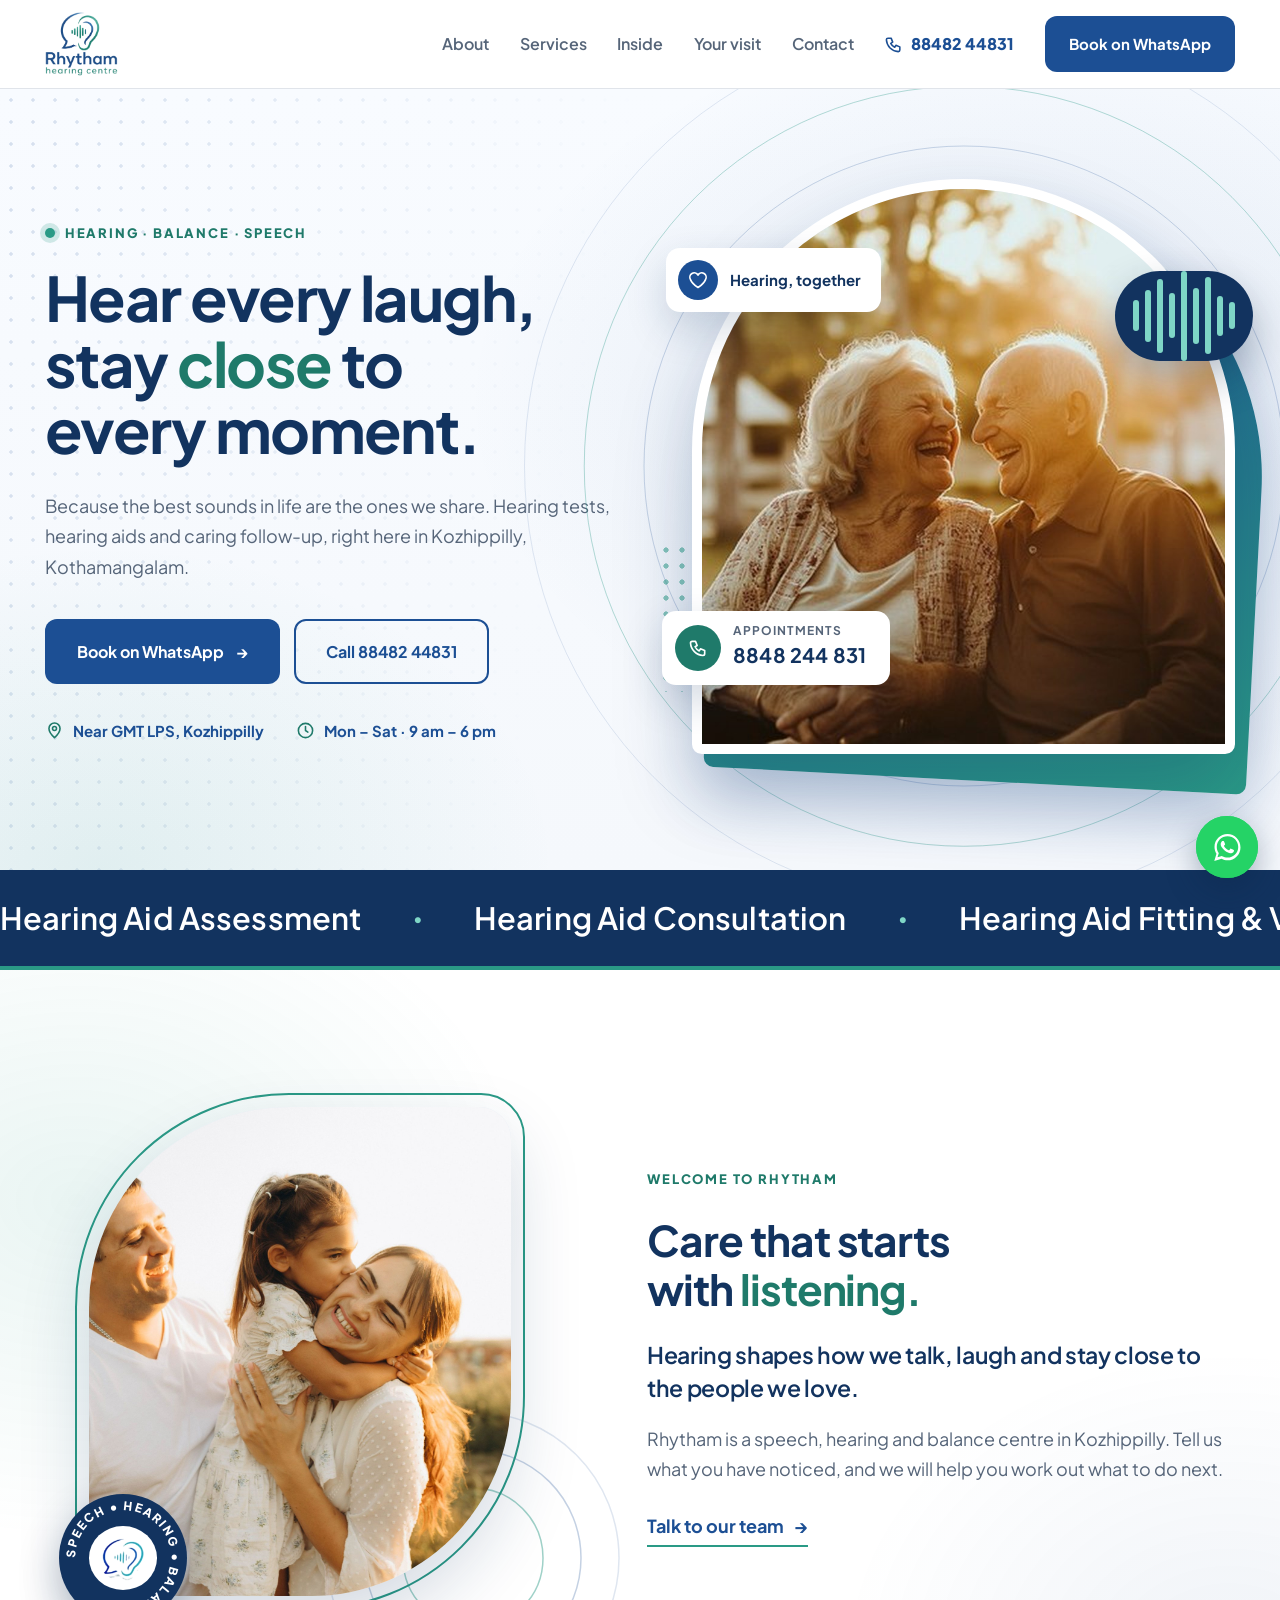
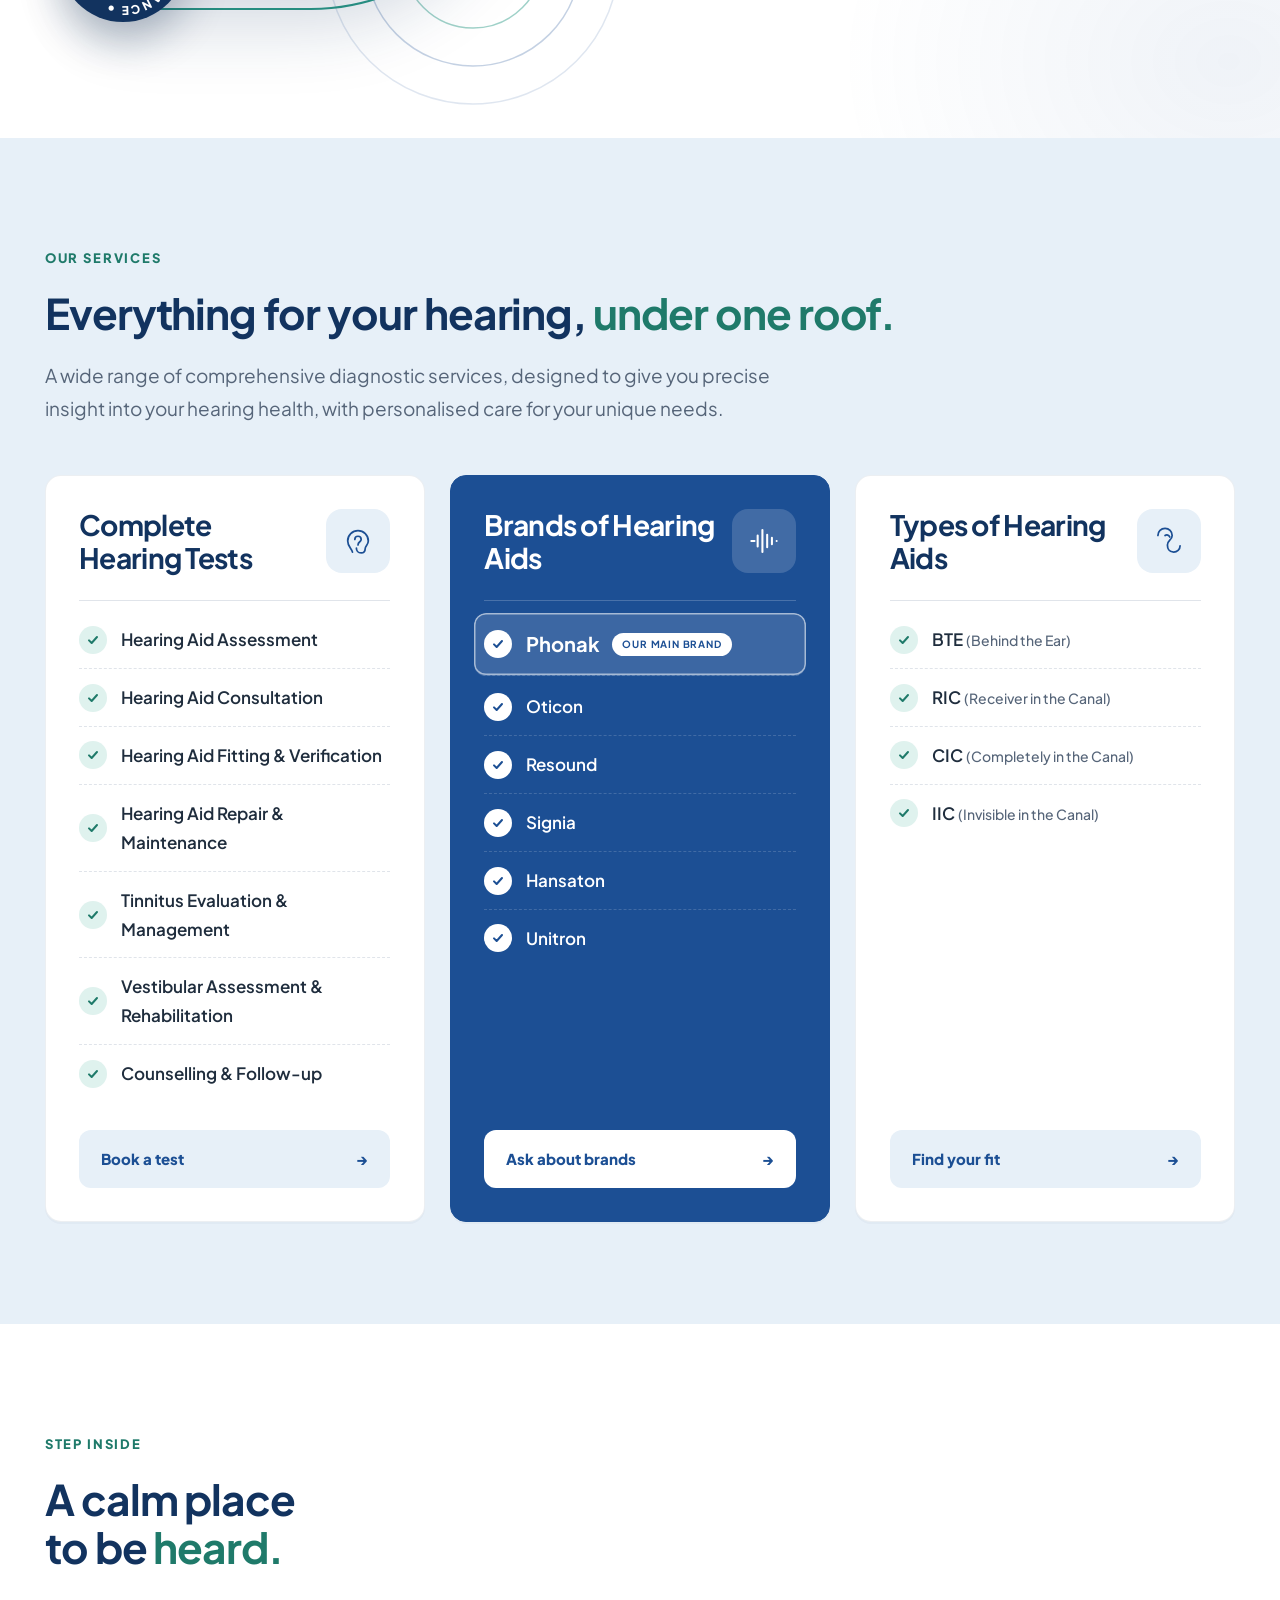
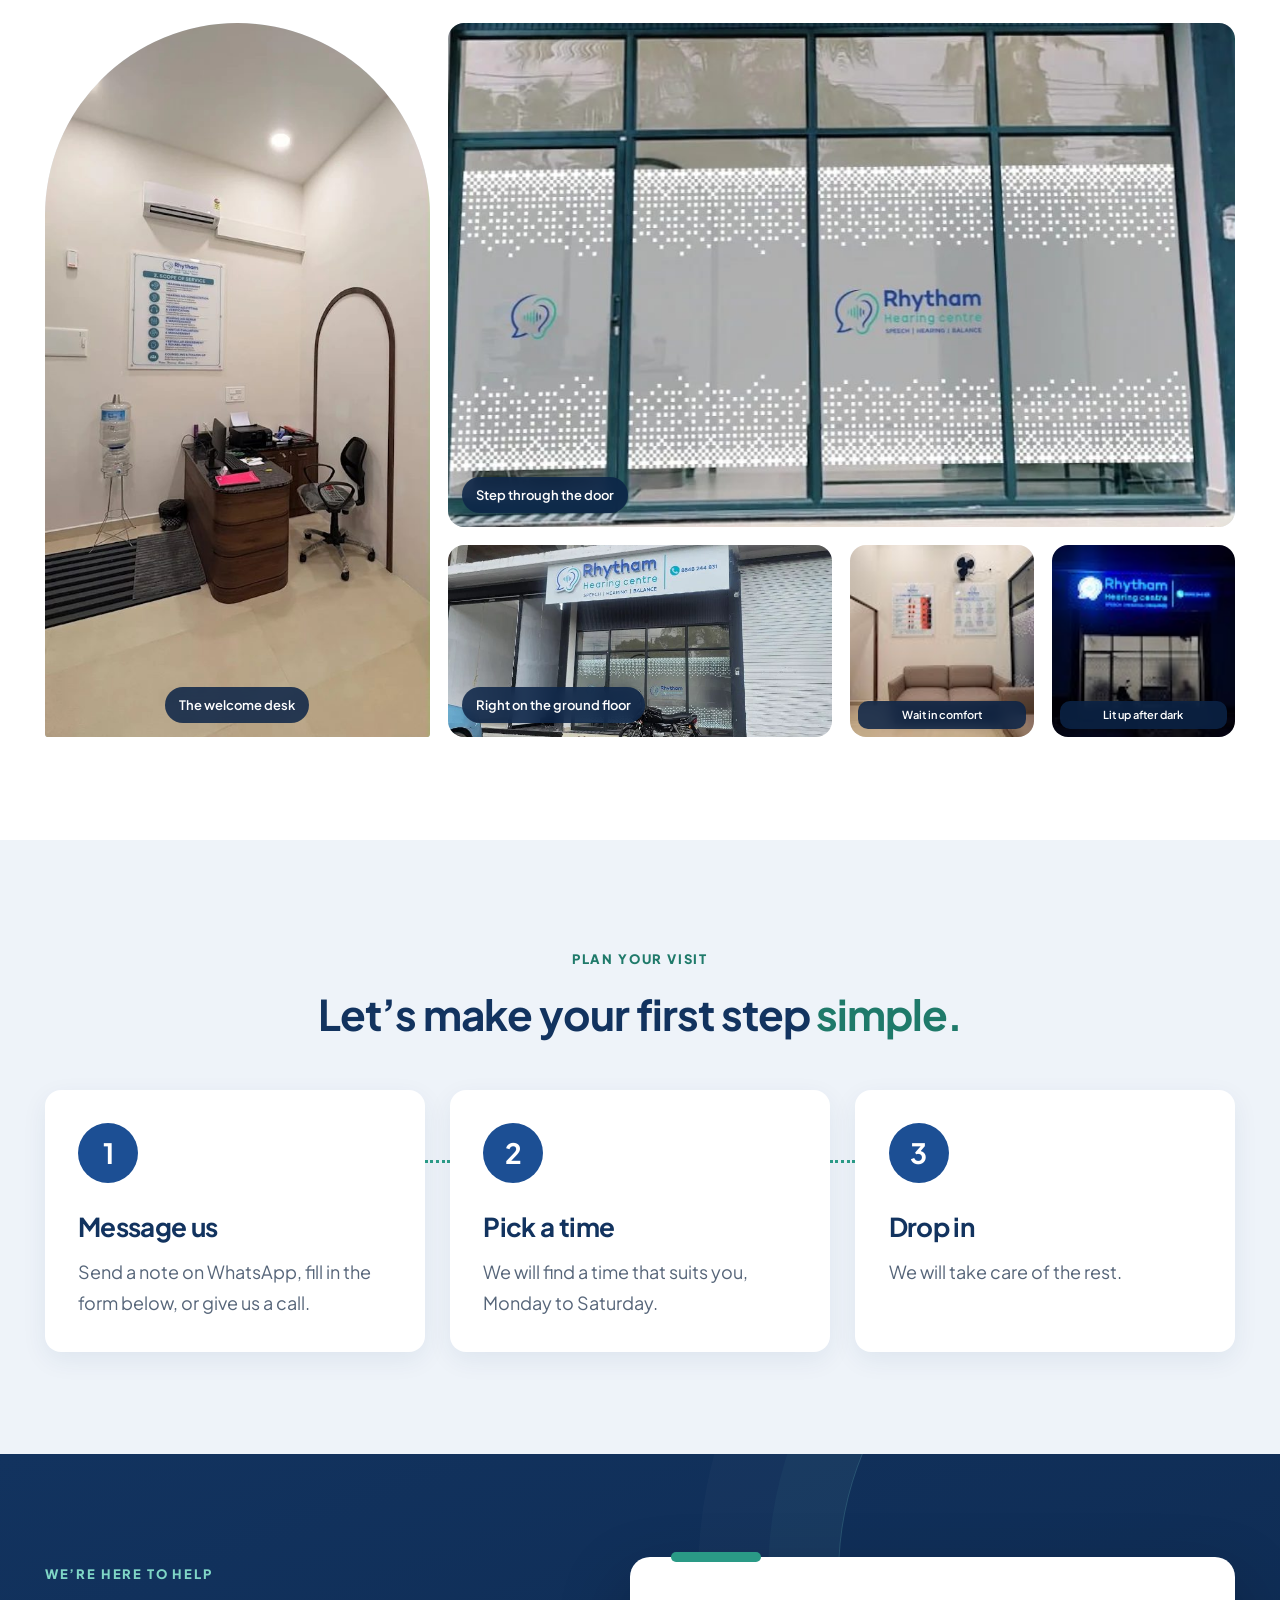
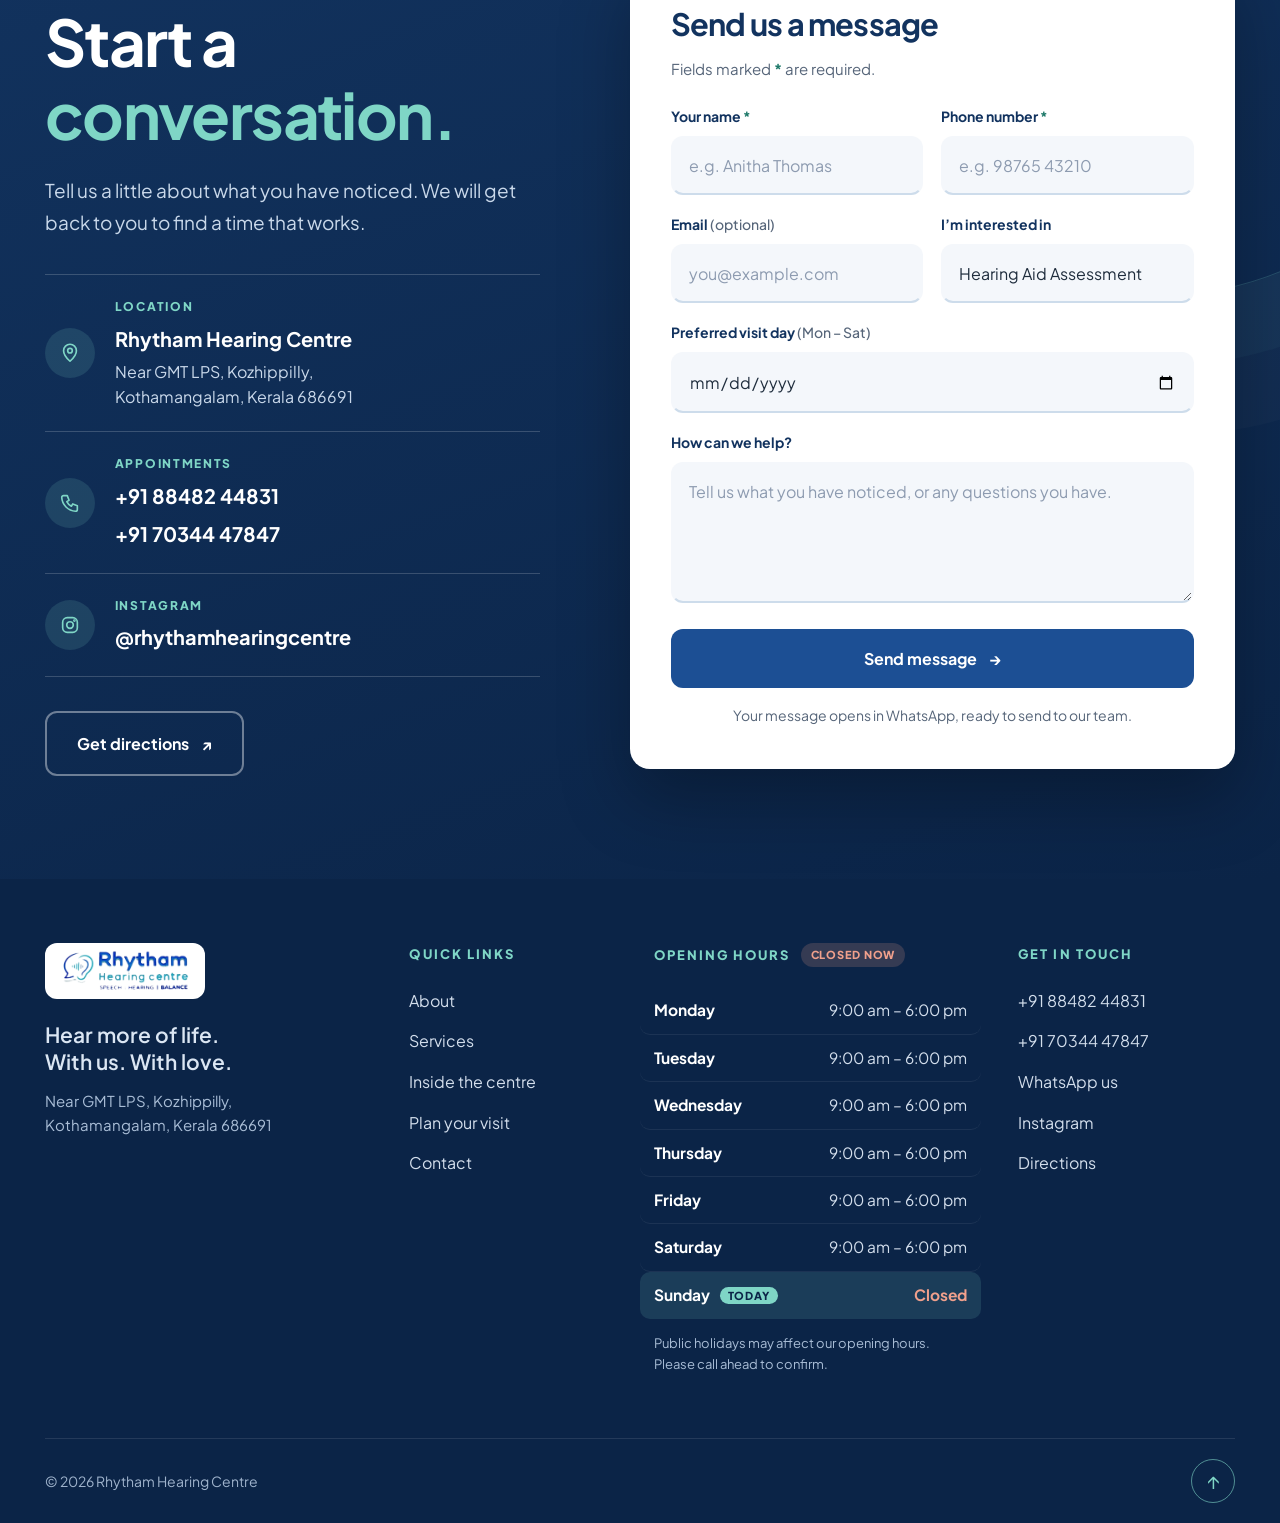
==== commit a09b57b6: "Add files via upload" ====
--- a/index.html
+++ b/index.html
@@ -5,6 +5,7 @@
   <meta name="viewport" content="width=device-width, initial-scale=1, viewport-fit=cover">
   <meta name="theme-color" content="#12335f">
   <meta name="description" content="Rhytham Hearing Centre, near GMT LPS, Kozhippilly, Kothamangalam. Hearing tests, hearing aid fitting and service. Open Monday to Saturday, 9 am to 6 pm. Appointments: 8848244831.">
+  <link rel="manifest" href="manifest.webmanifest">
   <title>Rhytham Hearing Centre | Kozhippilly, Kothamangalam</title>
   <link rel="preconnect" href="https://fonts.googleapis.com">
   <link rel="preconnect" href="https://fonts.gstatic.com" crossorigin>
@@ -15,6 +16,15 @@
   <script>document.documentElement.classList.add("js")</script>
 </head>
 <body>
+  <div class="site-loader" id="site-loader" role="status" aria-live="polite" aria-label="Loading Rhytham Hearing Centre">
+    <div class="loader-mark">
+      <span class="loader-ring" aria-hidden="true"></span>
+      <img src="logo-icon.png" width="175" height="160" alt="">
+    </div>
+    <p class="loader-name">Rhytham <span>Hearing Centre</span></p>
+    <p class="loader-message"></p>
+    <div class="loader-wave" aria-hidden="true"><i></i><i></i><i></i><i></i><i></i><i></i><i></i></div>
+  </div>
   <a class="skip-link" href="#main">Skip to content</a>
 
   <header class="site-header">
@@ -229,7 +239,7 @@
             </div>
             <div class="detail-row">
               <span class="detail-icon" aria-hidden="true"><svg viewBox="0 0 24 24"><path d="M5 4h4l2 5-2.500 1.500a11 11 0 0 0 5 5L15 13l5 2v4a2 2 0 0 1-2 2A16 16 0 0 1 3 6a2 2 0 0 1 2-2Z"/></svg></span>
-              <div><small>Appointments</small><strong><a href="tel:+918848244831">+91 88482 44831</a></strong><strong class="detail-second"><a href="tel:+917034447847">+91 70344 47847</a></strong></div>
+              <div><small>Appointments</small><strong><a href="tel:+918848244831">+91 88482 44831</a></strong><strong><a href="tel:+917034447847">+91 70344 47847</a></strong></div>
             </div>
             <div class="detail-row">
               <span class="detail-icon" aria-hidden="true"><svg viewBox="0 0 24 24"><rect x="4" y="4" width="16" height="16" rx="5"/><circle cx="12" cy="12" r="3.600"/><circle cx="16.800" cy="7.200" r=".6"/></svg></span>
@@ -337,6 +347,7 @@
           <li data-day="6"><span>Saturday</span><span>9:00 am – 6:00 pm</span></li>
           <li data-day="0" class="closed"><span>Sunday</span><span>Closed</span></li>
         </ul>
+        <p class="hours-note">Public holidays may affect our opening hours. Please call ahead to confirm.</p>
       </div>
 
       <div class="footer-col">
--- a/styles.css
+++ b/styles.css
@@ -23,6 +23,21 @@
   --ease-out:cubic-bezier(.22,1,.36,1);
 }
 *{box-sizing:border-box}
+.site-loader{position:fixed;inset:0;z-index:10000;display:flex;flex-direction:column;align-items:center;justify-content:center;gap:10px;padding:24px;background:radial-gradient(ellipse at 50% 42%,#fff 0%,#f3f8fc 58%,#e7f0f8 100%);opacity:1;visibility:visible;transition:opacity .45s ease,visibility .45s ease}
+.site-loader.is-hidden{opacity:0;visibility:hidden;pointer-events:none}
+.loader-mark{position:relative;display:grid;place-items:center;width:150px;height:150px;margin-bottom:14px}
+.loader-mark img{position:relative;z-index:1;width:94px;height:auto;object-fit:contain;animation:loader-breathe 1.8s ease-in-out infinite}
+.loader-ring{position:absolute;inset:2px;border:2px solid rgba(28,79,148,.12);border-top-color:var(--blue);border-right-color:var(--teal);border-radius:50%;animation:loader-spin 2.2s linear infinite}
+.loader-name{margin:0;color:var(--navy);font-size:21px;font-weight:800;letter-spacing:-.03em;line-height:1.2}
+.loader-name span{color:var(--teal-dark)}
+.loader-message{margin:2px 0 6px;color:var(--muted);font-size:14px;font-weight:600;letter-spacing:.02em}
+.loader-wave{height:25px;display:flex;align-items:center;gap:4px}
+.loader-wave i{width:3px;height:8px;border-radius:4px;background:var(--teal);animation:loader-wave .85s ease-in-out infinite alternate}
+.loader-wave i:nth-child(2n){background:var(--blue);animation-delay:.15s}.loader-wave i:nth-child(3n){animation-delay:.3s}.loader-wave i:nth-child(4n){animation-delay:.45s}
+@keyframes loader-spin{to{transform:rotate(360deg)}}
+@keyframes loader-breathe{0%,100%{transform:scale(.96);filter:drop-shadow(0 4px 7px rgba(18,51,95,.1))}50%{transform:scale(1.04);filter:drop-shadow(0 9px 13px rgba(18,51,95,.2))}}
+@keyframes loader-wave{to{height:22px}}
+@media(prefers-reduced-motion:reduce){.loader-ring,.loader-mark img,.loader-wave i{animation:none}.loader-mark img{transform:none}}
 html{scroll-behavior:smooth;scroll-padding-top:96px}
 body{margin:0;background:var(--cream);color:var(--text);font-family:var(--sans);font-size:18px;line-height:1.7;-webkit-font-smoothing:antialiased;overflow-x:hidden}
 img{max-width:100%}
@@ -237,9 +252,9 @@
 .detail-icon svg{width:22px;height:22px;fill:none;stroke:currentColor;stroke-width:1.8;stroke-linecap:round;stroke-linejoin:round}
 .detail-row small{display:block;font-size:12px;letter-spacing:.14em;text-transform:uppercase;font-weight:800;color:var(--teal);margin-bottom:4px}
 .detail-row strong{font-size:20px;font-weight:700}
+.detail-row strong+strong{display:block;margin-top:4px}
 .detail-row p{margin:4px 0 0;color:#c9d8ea;font-size:16px;line-height:1.55}
 .detail-row strong a:hover{color:var(--teal)}
-.detail-row .detail-second{display:block;margin-top:4px}
 
 /* form */
 .form-card{background:var(--paper);color:var(--text);border-radius:30px;padding:clamp(26px,3.2vw,56px);box-shadow:0 40px 90px rgba(0,0,0,.3);position:relative}
@@ -286,6 +301,7 @@
 .hours li.closed span:last-child{color:#f0a08c;font-weight:700}
 .hours li.today{background:rgba(42,154,134,.14);border-color:transparent}
 .hours li.today span:first-child::after{content:"Today";margin-left:10px;font-size:11px;font-weight:800;letter-spacing:.08em;text-transform:uppercase;color:var(--navy-deep);background:var(--teal);padding:2px 8px;border-radius:99px;vertical-align:1px}
+.hours-note{margin:14px 0 0;color:#a9bdd6;font-size:13px;line-height:1.6}
 .open-badge{font-size:11px;letter-spacing:.08em;font-weight:800;padding:3px 10px;border-radius:99px;text-transform:uppercase}
 .open-badge[hidden]{display:none}
 .open-badge.is-open{background:rgba(94,201,150,.18);color:#7fe0ae}
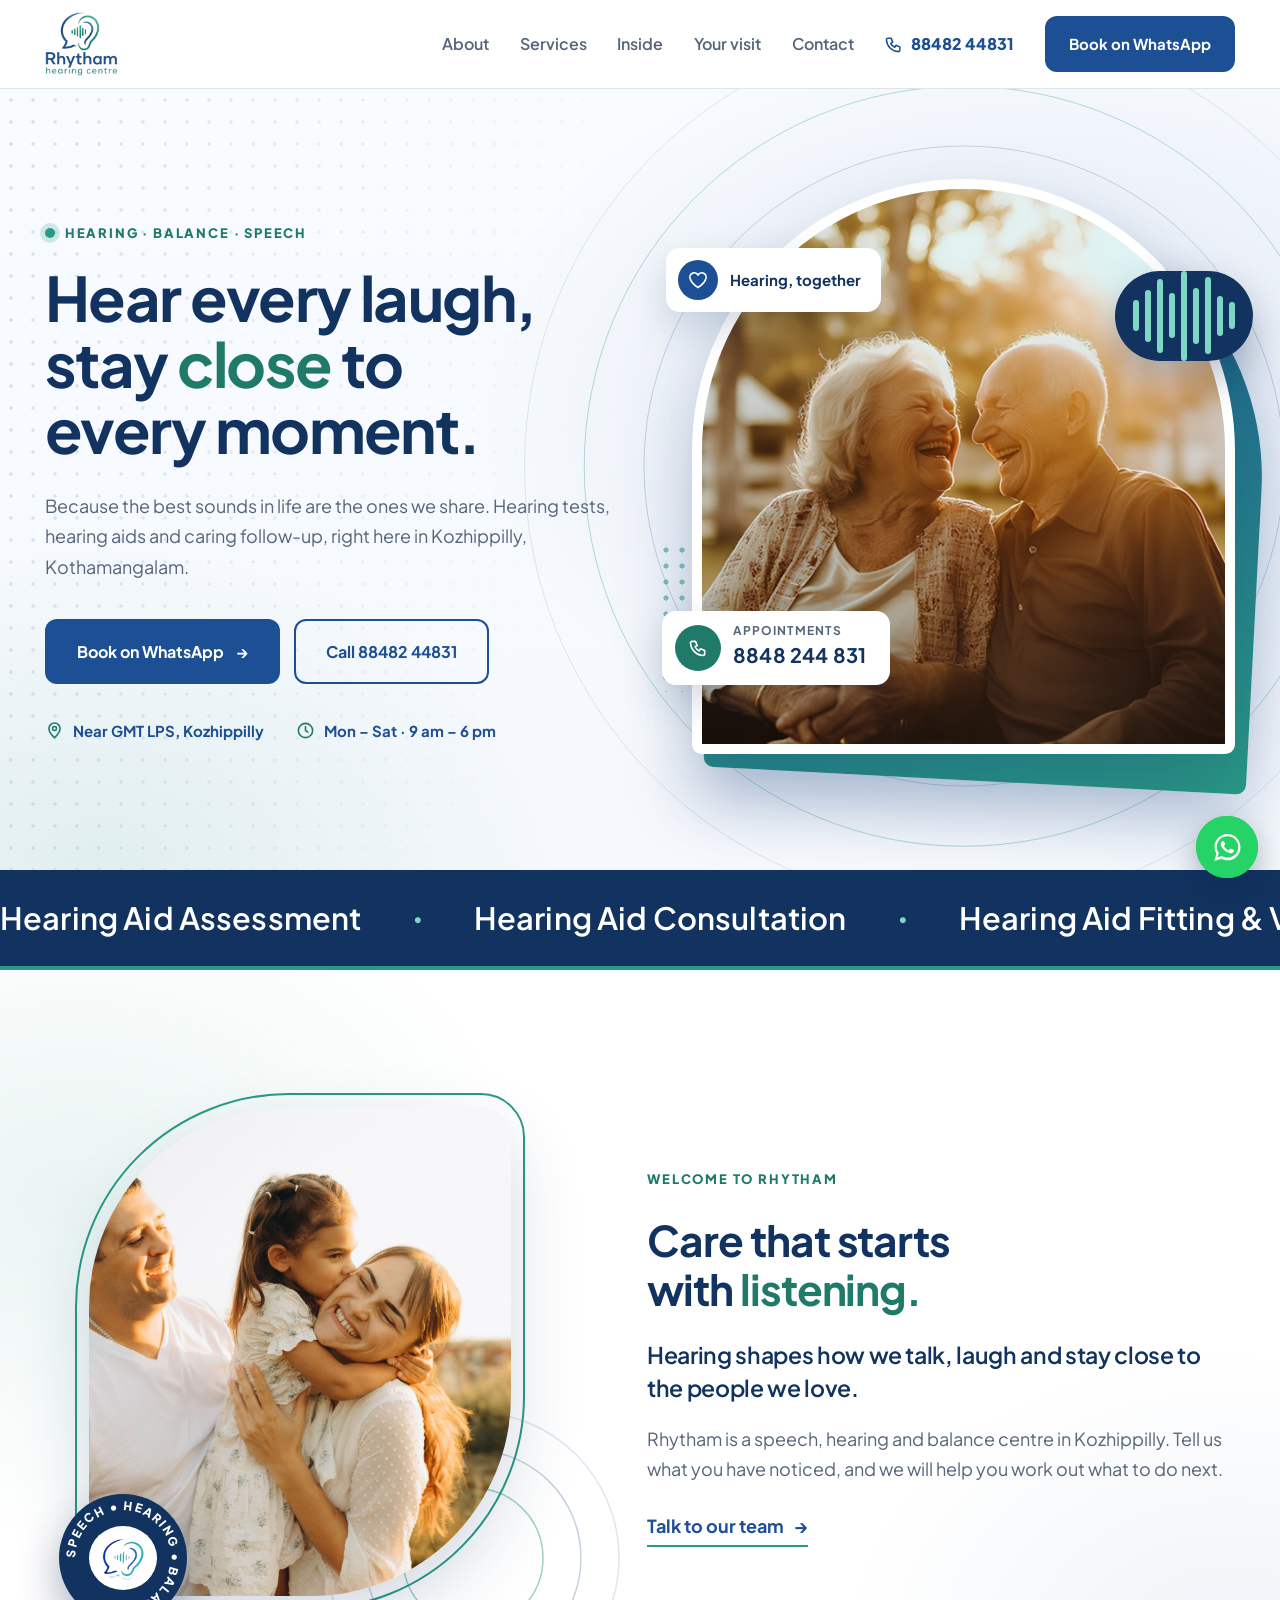
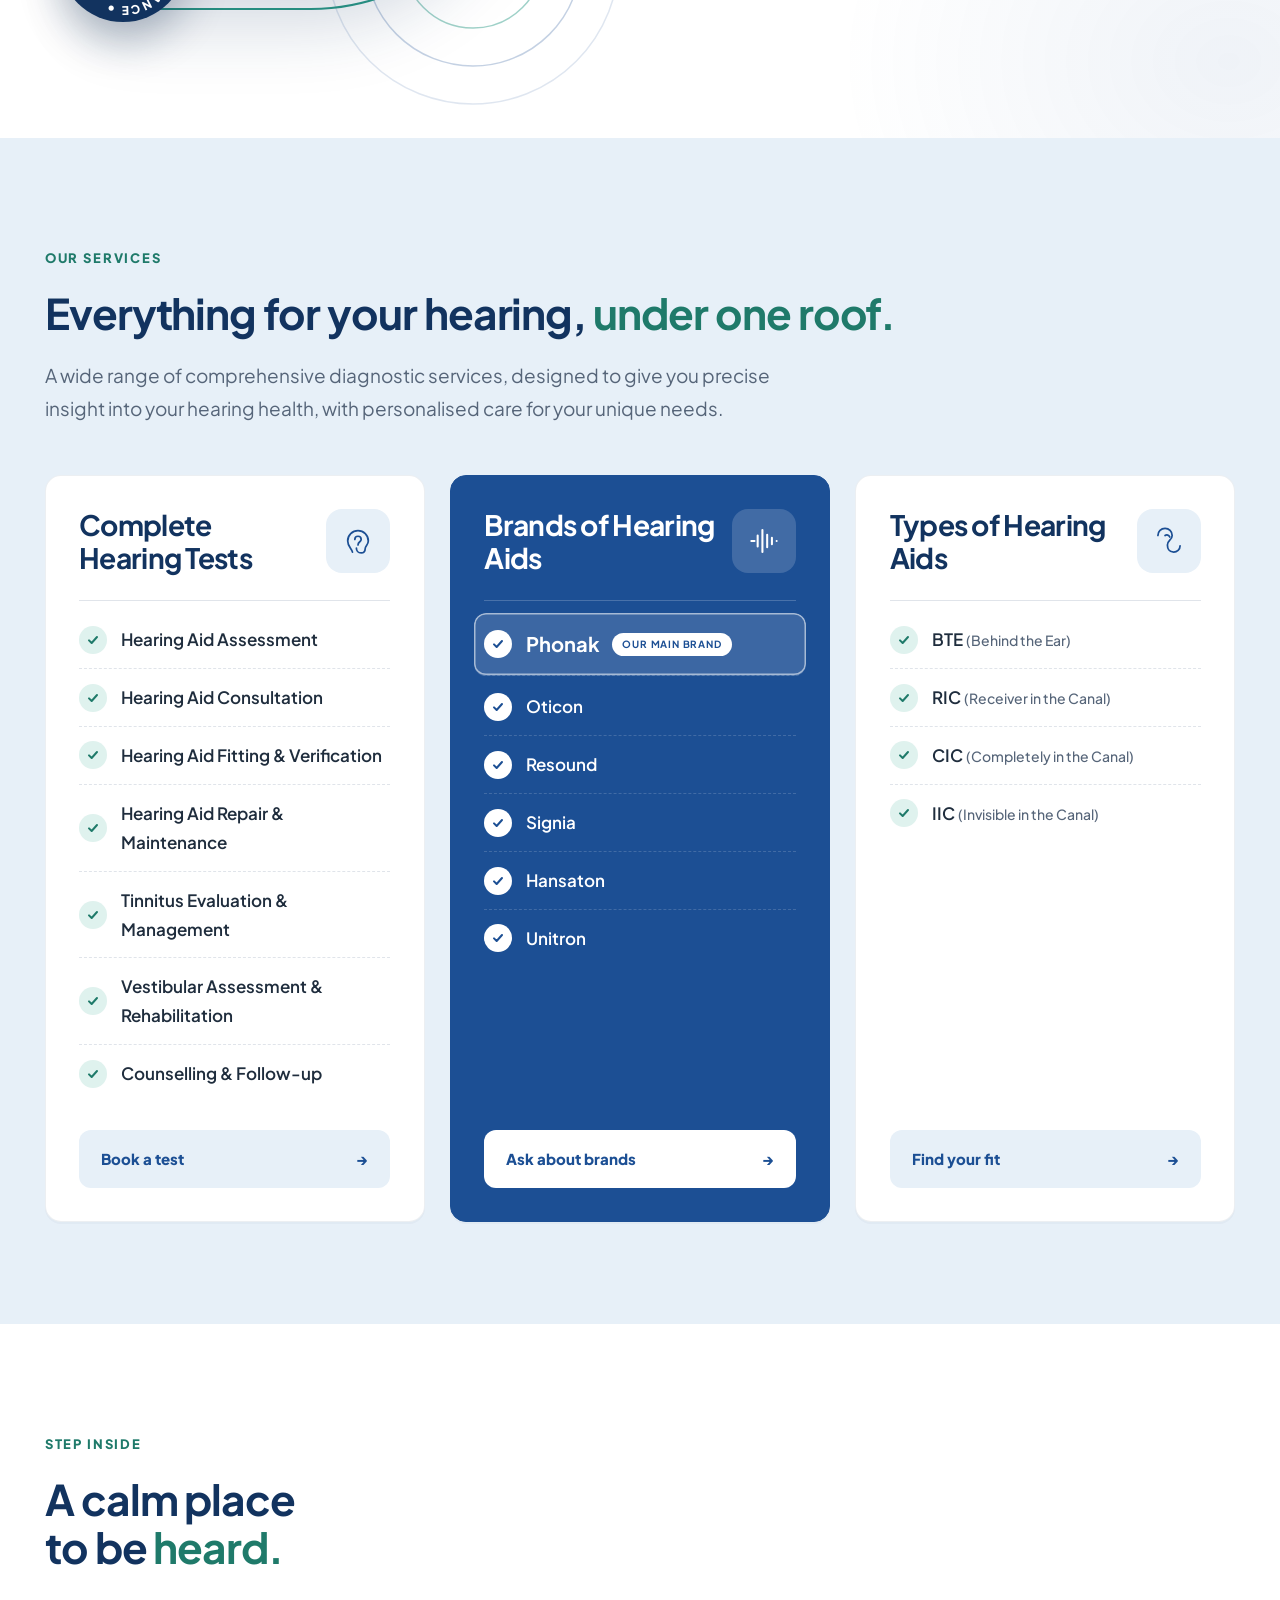
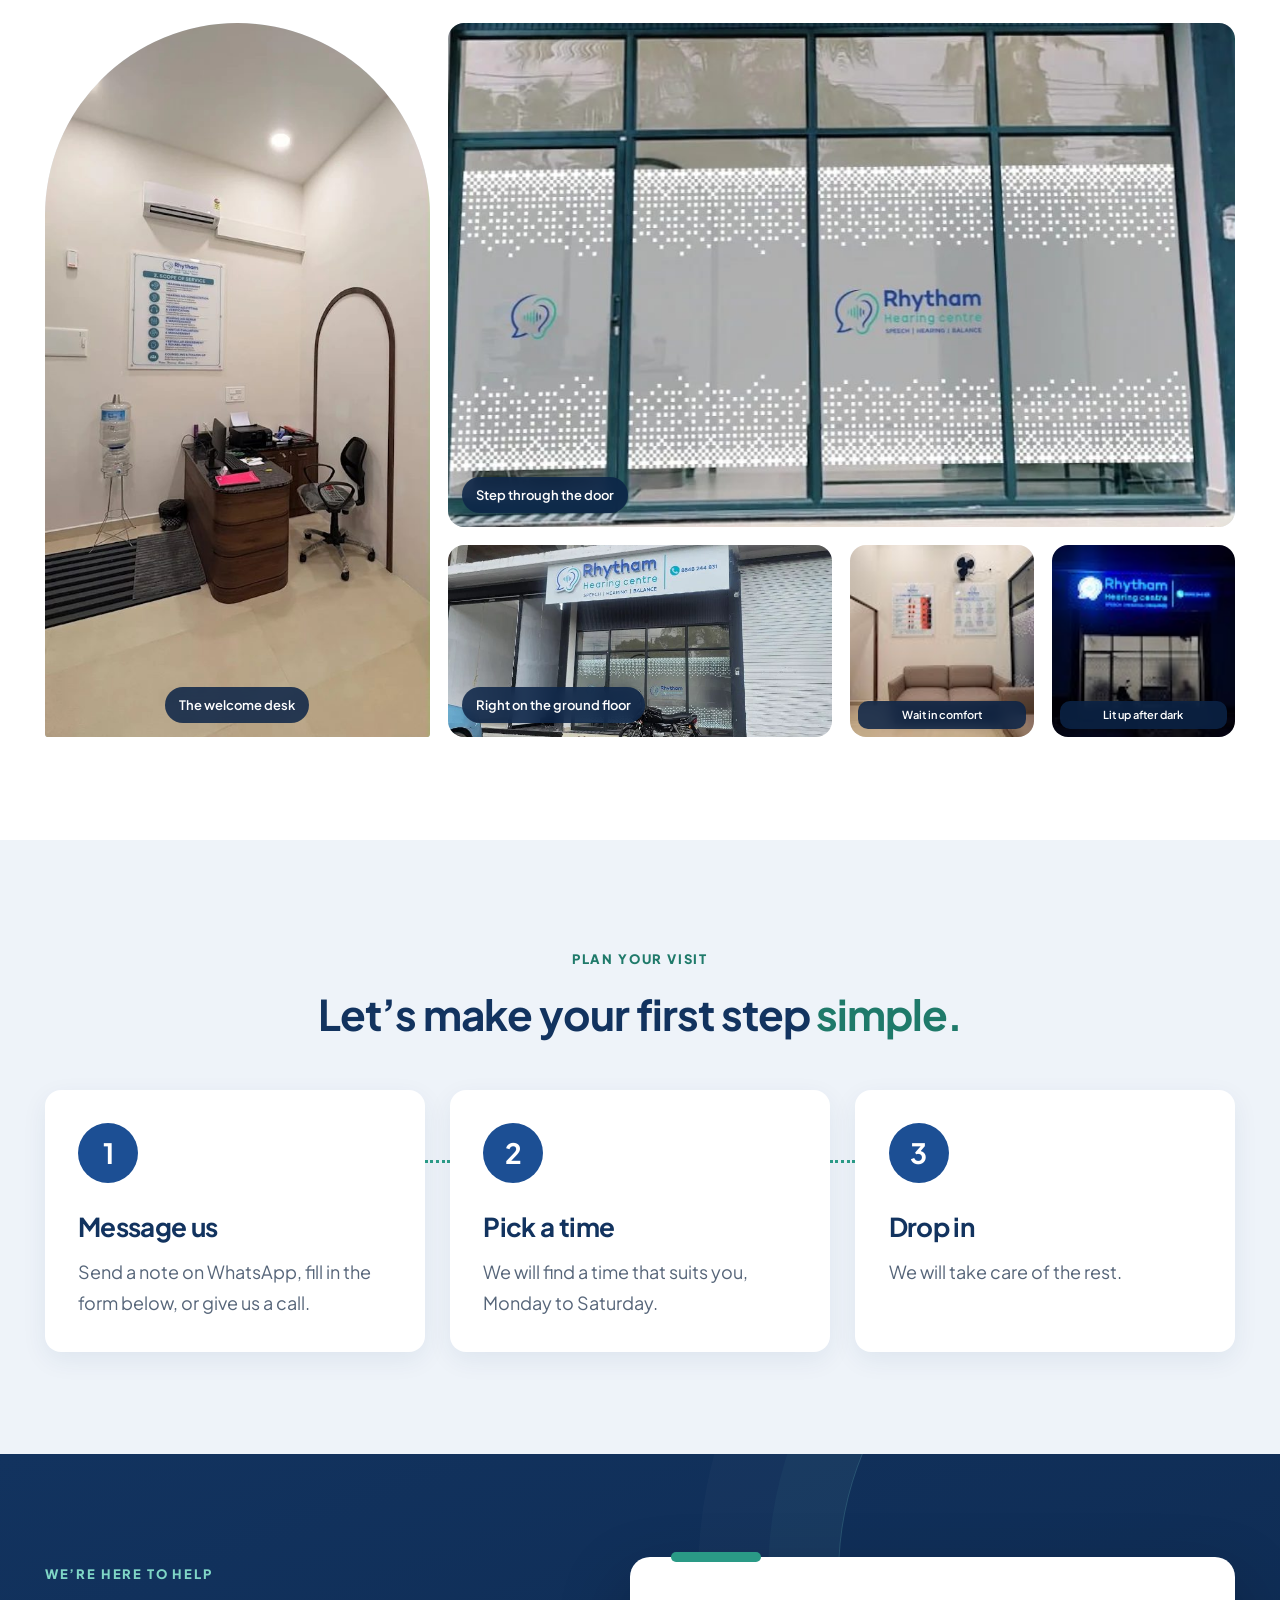
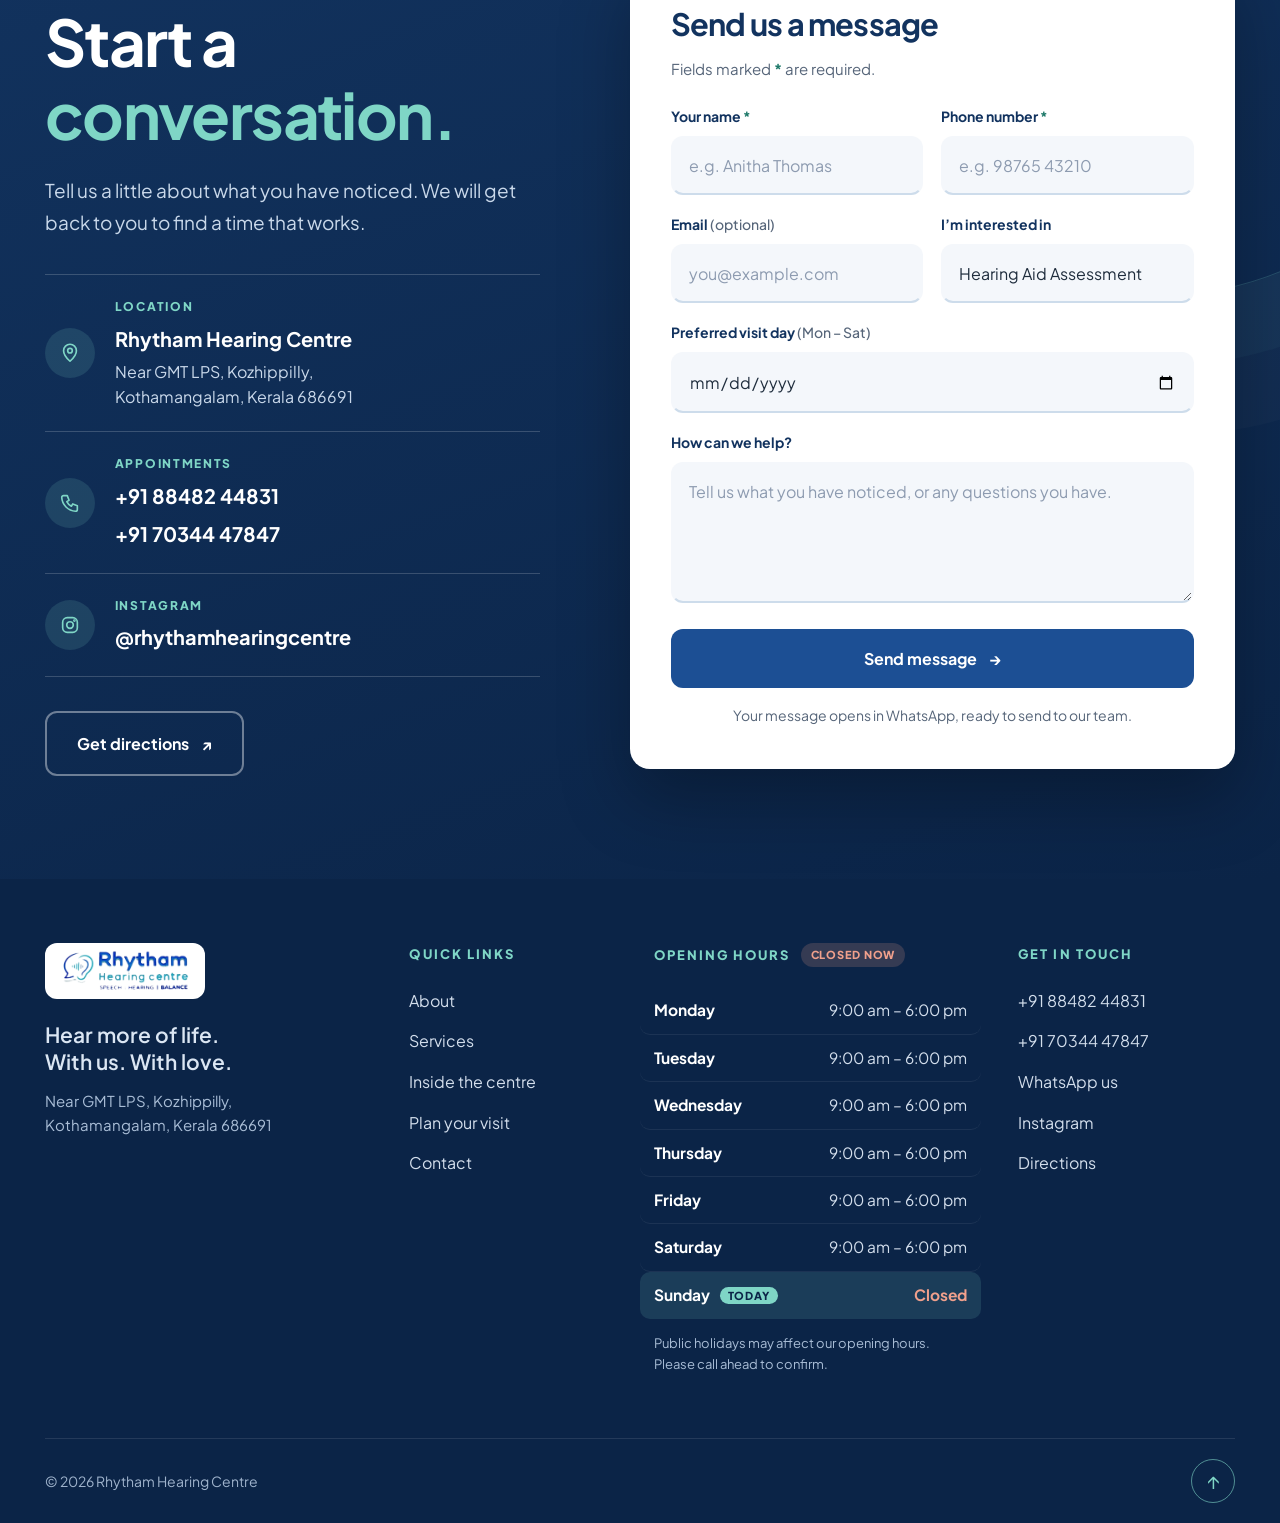
==== commit bce68b51: "Replace couple.jpg with couple.png in index.html" ====
--- a/index.html
+++ b/index.html
@@ -74,7 +74,7 @@
             <i class="frame-ring r3" aria-hidden="true"></i>
             <div class="frame-back" aria-hidden="true"></div>
             <figure class="frame-photo">
-              <img src="images/couple.jpg" alt="An elderly couple laughing together on a garden swing at sunset" width="1456" height="816">
+              <img src="images/couple.png" alt="An elderly couple laughing together on a garden swing at sunset" width="1456" height="816">
             </figure>
             <div class="frame-dots" aria-hidden="true"></div>
             <div class="frame-wave" aria-hidden="true" data-bars="9"></div>
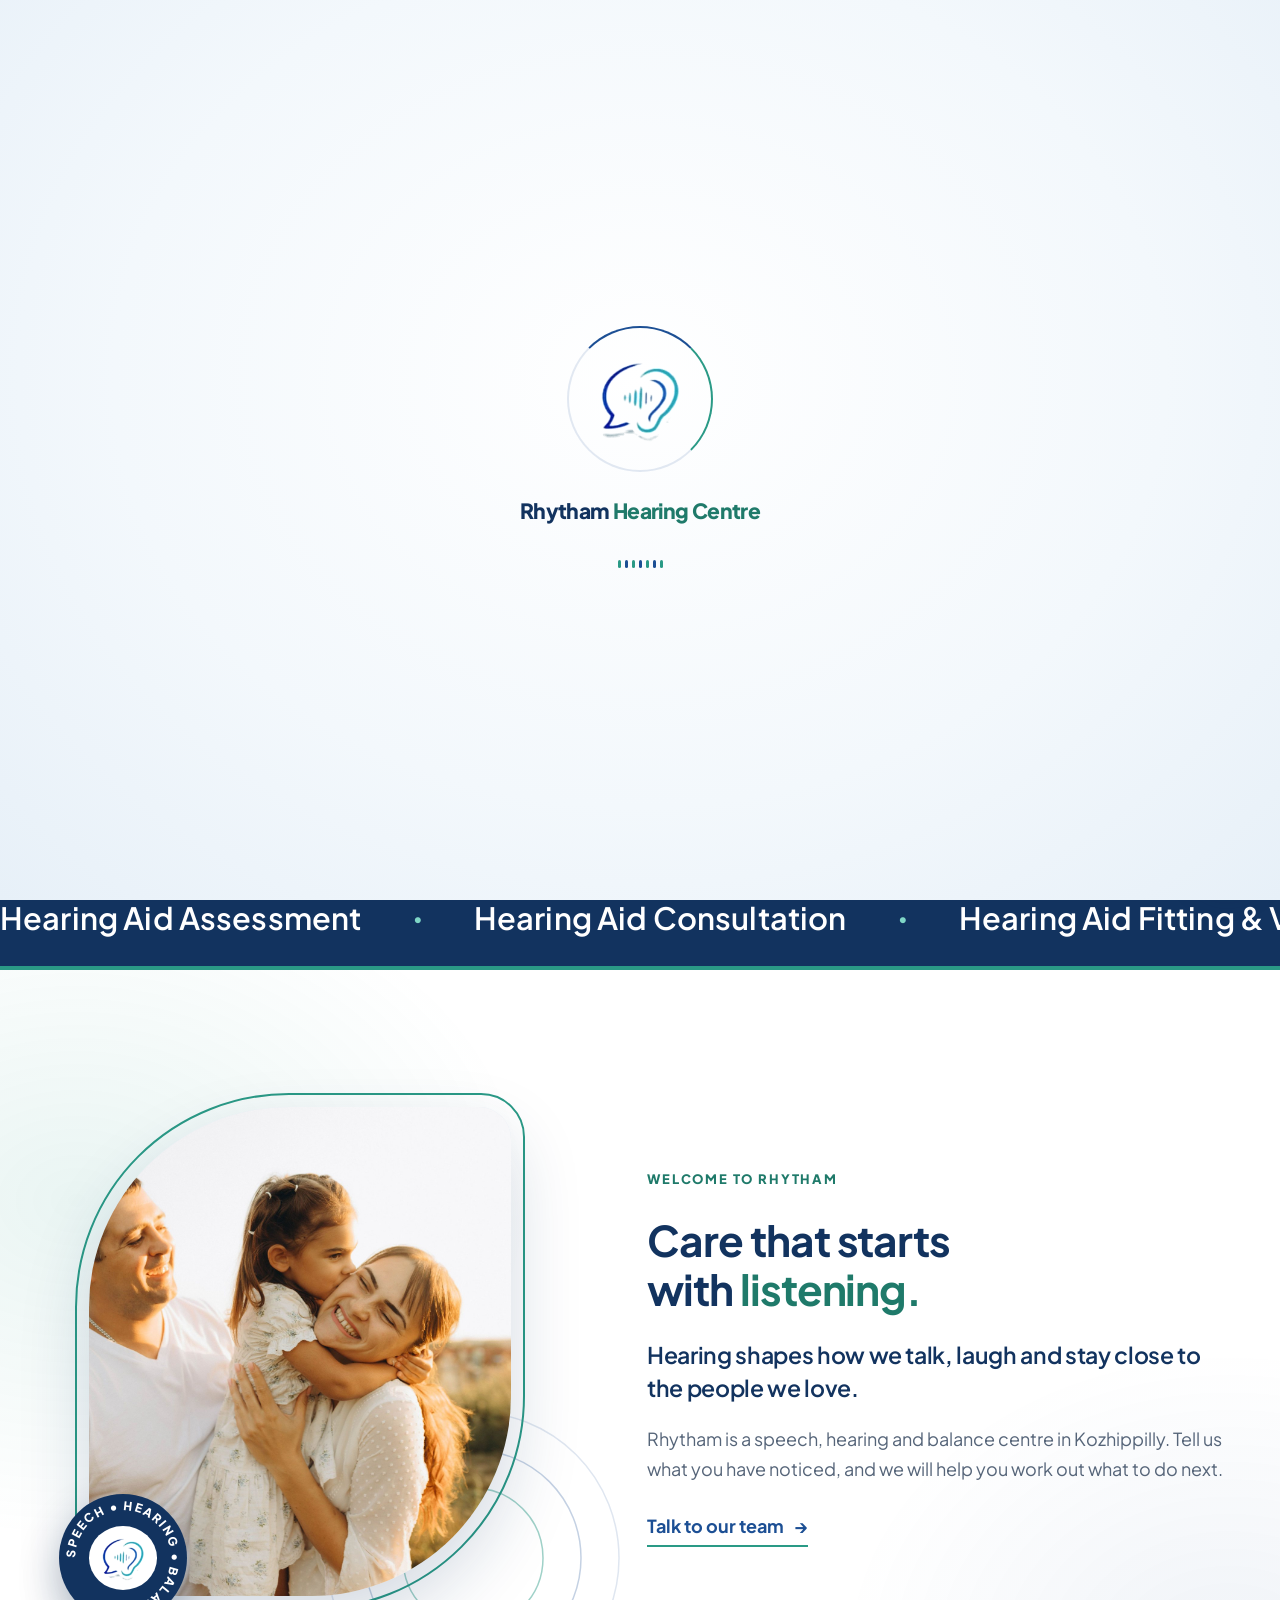
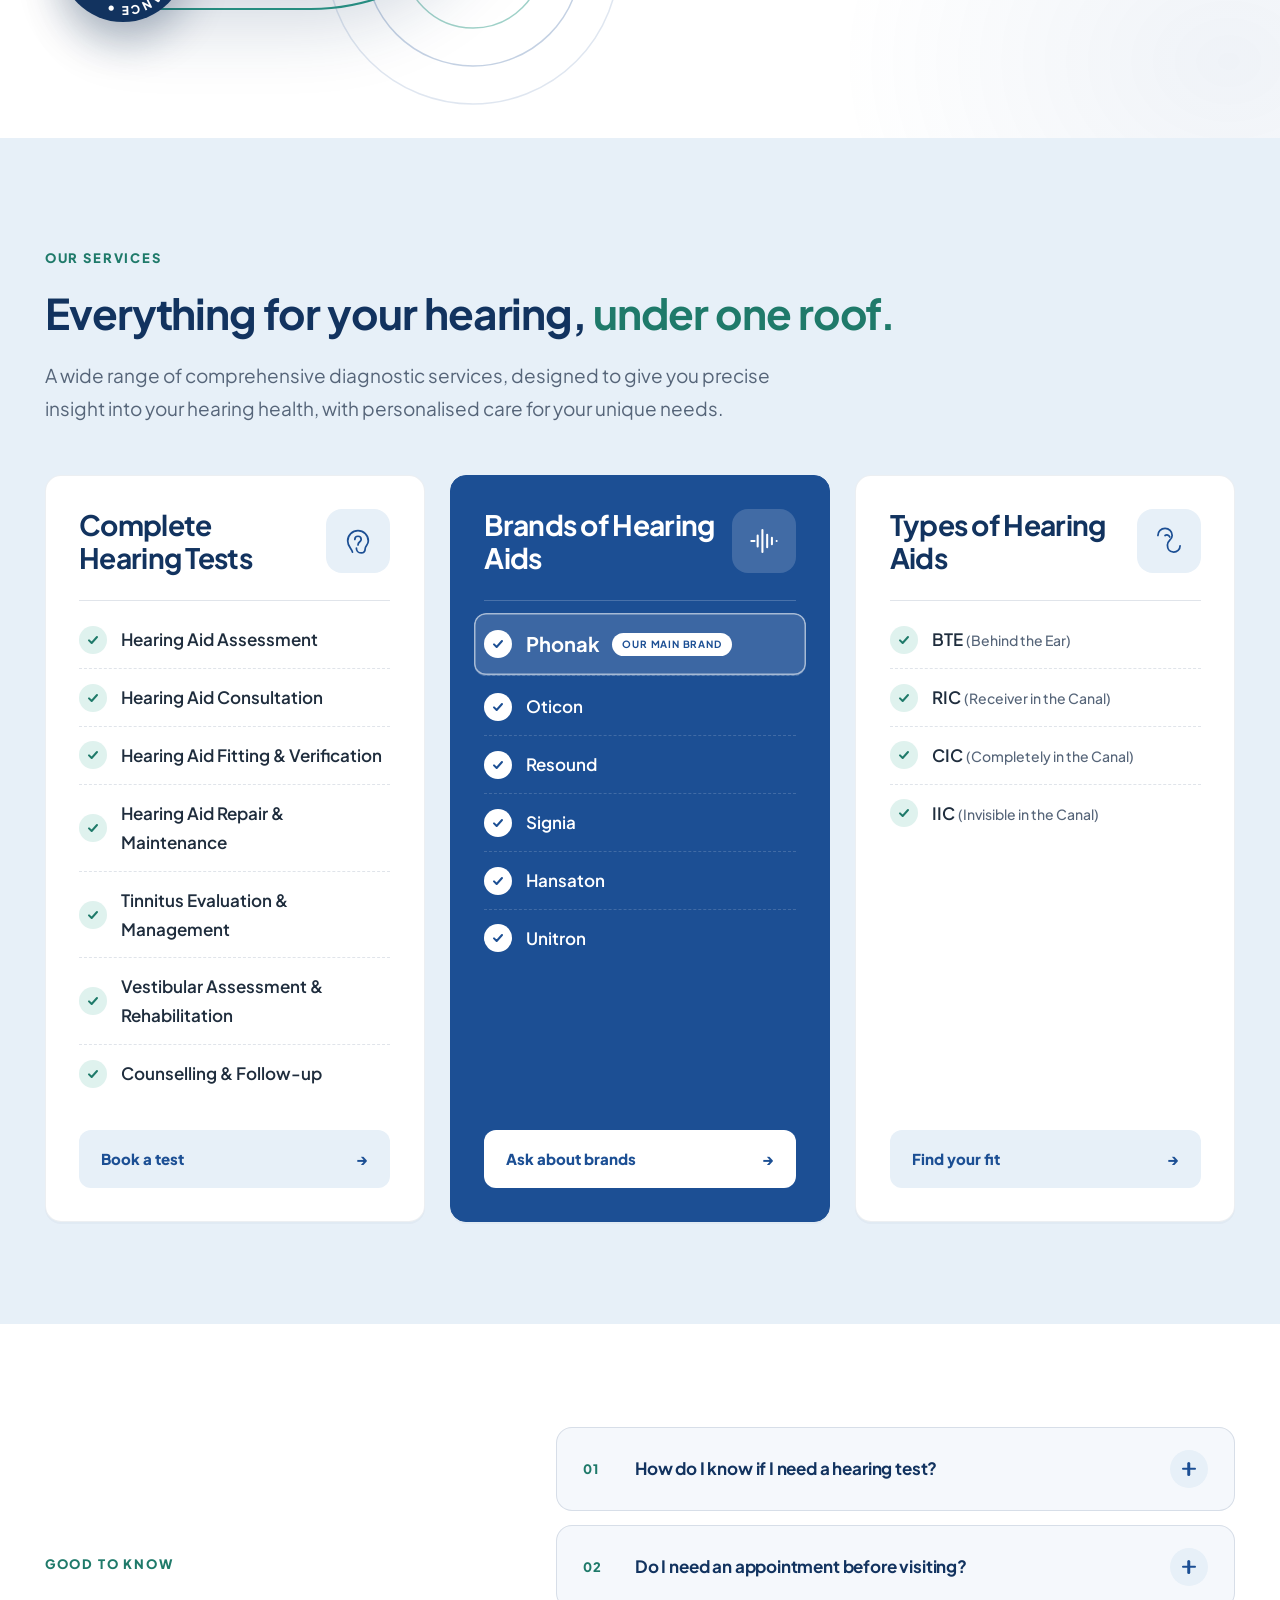
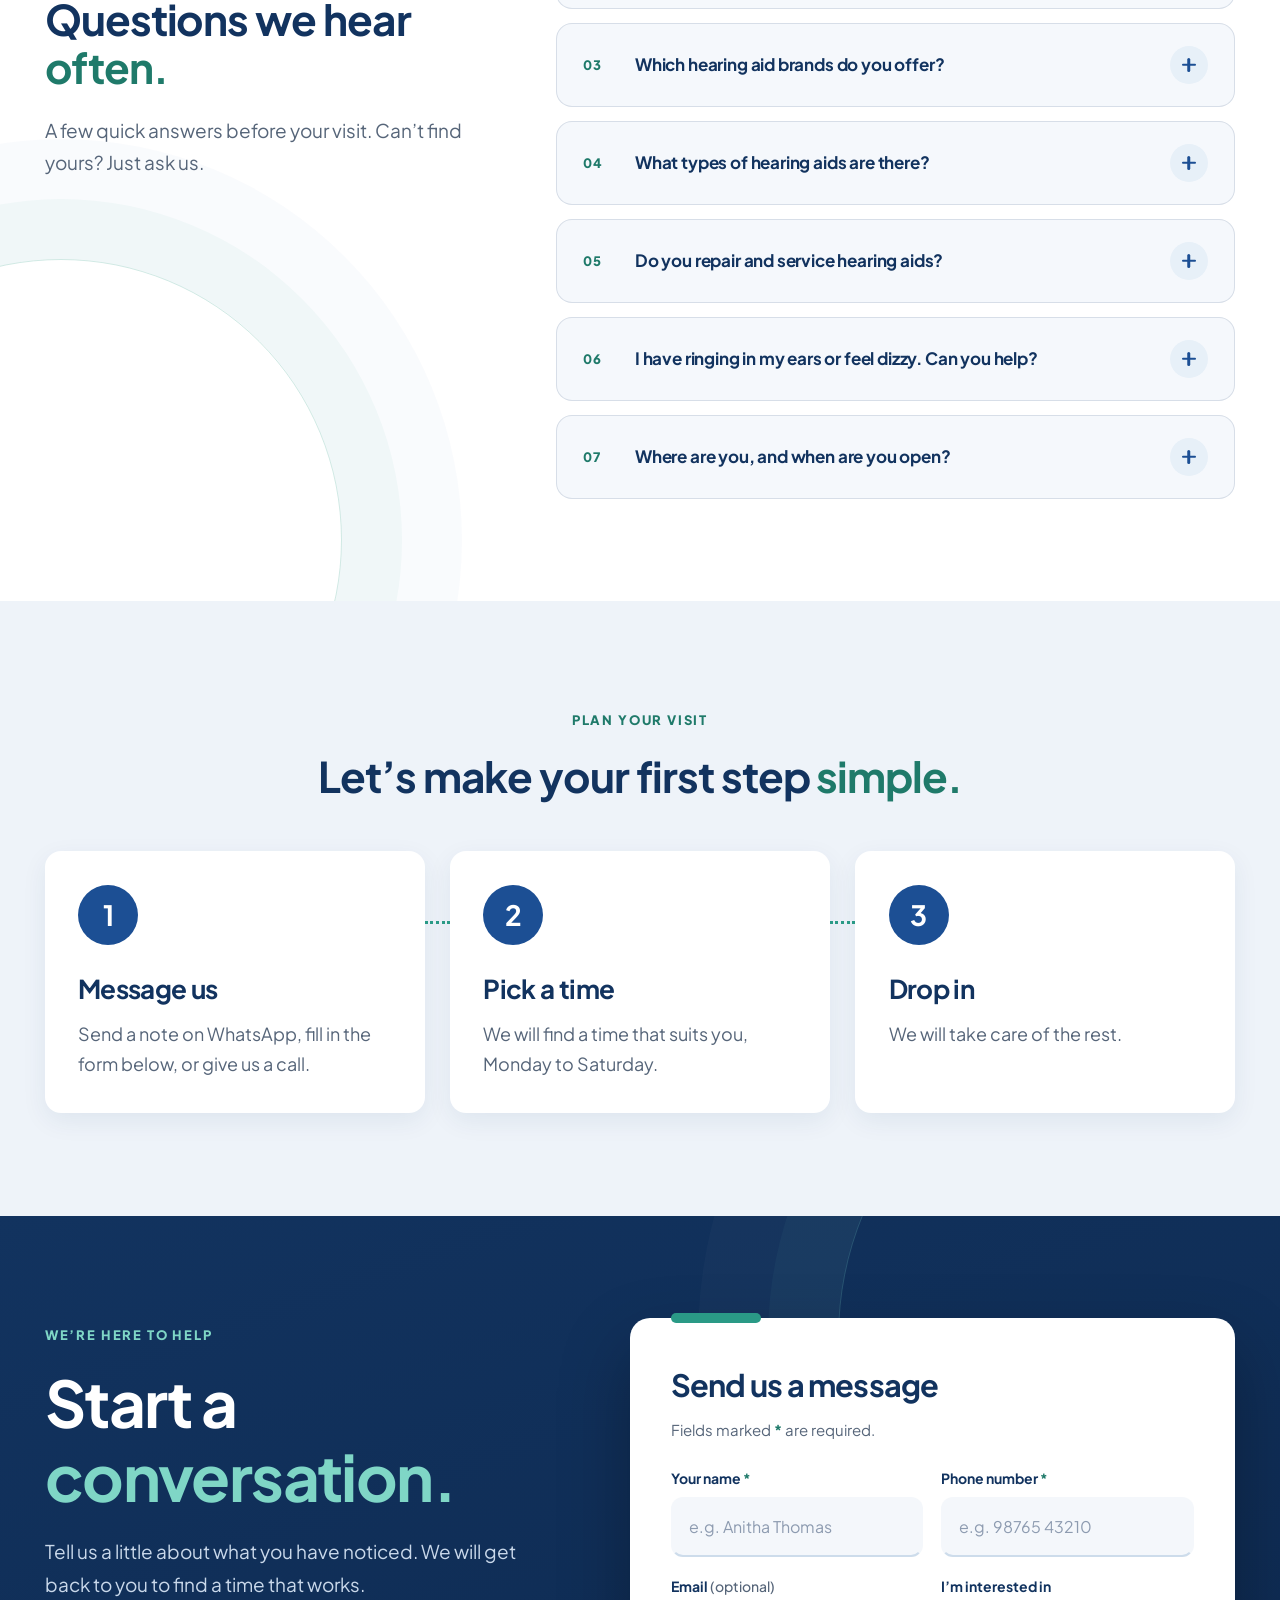
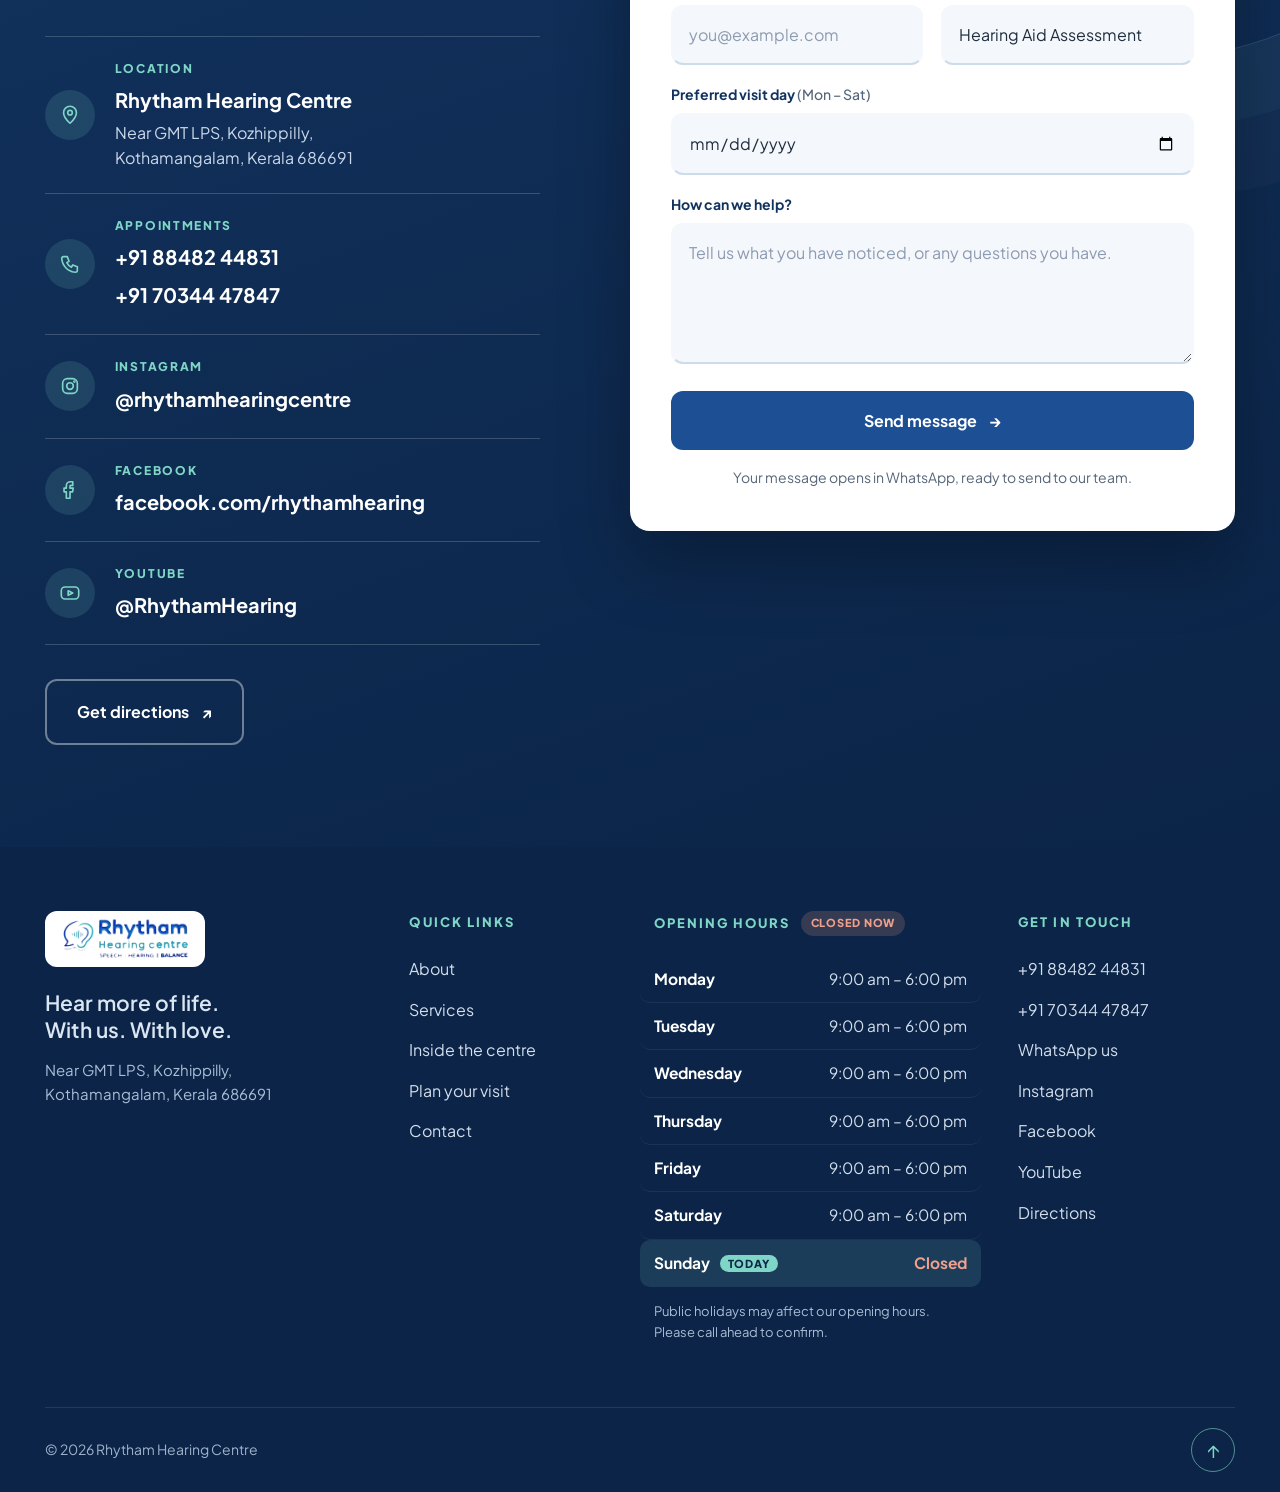
==== commit 36e69535: "Add files via upload" ====
--- a/index.html
+++ b/index.html
@@ -10,12 +10,18 @@
   <link rel="preconnect" href="https://fonts.googleapis.com">
   <link rel="preconnect" href="https://fonts.gstatic.com" crossorigin>
   <link href="https://fonts.googleapis.com/css2?family=Plus+Jakarta+Sans:wght@400;500;600;700;800&display=swap" rel="stylesheet">
-  <script type="application/ld+json">{"@context":"https://schema.org","@type":"MedicalClinic","name":"Rhytham Hearing Centre","telephone":"+918848244831","medicalSpecialty":"Audiology","address":{"@type":"PostalAddress","streetAddress":"Near GMT LPS, Kozhippilly","addressLocality":"Kothamangalam","addressRegion":"Kerala","postalCode":"686691","addressCountry":"IN"},"openingHoursSpecification":[{"@type":"OpeningHoursSpecification","dayOfWeek":["Monday","Tuesday","Wednesday","Thursday","Friday","Saturday"],"opens":"09:00","closes":"18:00"}],"sameAs":["https://instagram.com/rhythamhearingcentre"]}</script>
+  <script type="application/ld+json">{"@context":"https://schema.org","@type":"MedicalClinic","name":"Rhytham Hearing Centre","telephone":"+918848244831","medicalSpecialty":"Audiology","address":{"@type":"PostalAddress","streetAddress":"Near GMT LPS, Kozhippilly","addressLocality":"Kothamangalam","addressRegion":"Kerala","postalCode":"686691","addressCountry":"IN"},"openingHoursSpecification":[{"@type":"OpeningHoursSpecification","dayOfWeek":["Monday","Tuesday","Wednesday","Thursday","Friday","Saturday"],"opens":"09:00","closes":"18:00"}],"sameAs":["https://instagram.com/rhythamhearingcentre","https://www.facebook.com/rhythamhearing","https://www.youtube.com/@RhythamHearing"]}</script>
+  <script type="application/ld+json">{"@context":"https://schema.org","@type":"FAQPage","mainEntity":[{"@type":"Question","name":"How do I know if I need a hearing test?","acceptedAnswer":{"@type":"Answer","text":"If you often ask people to repeat themselves, turn the TV up louder than others do, struggle to follow conversations in groups or noisy places, or notice ringing in your ears, a hearing test is a good next step. It is simple, and it tells you where you stand."}},{"@type":"Question","name":"Do I need an appointment before visiting?","acceptedAnswer":{"@type":"Answer","text":"We recommend booking, so our team can set time aside for you. Send us a message on WhatsApp, call 88482 44831, or fill in the form on our contact page. We are open Monday to Saturday, 9 am to 6 pm."}},{"@type":"Question","name":"Which hearing aid brands do you offer?","acceptedAnswer":{"@type":"Answer","text":"Phonak is our main brand. We also work with Oticon, Resound, Signia, Hansaton and Unitron. We will help you compare options so you can choose what suits your hearing and your daily life."}},{"@type":"Question","name":"What types of hearing aids are there?","acceptedAnswer":{"@type":"Answer","text":"The main styles are BTE (Behind the Ear), RIC (Receiver in the Canal), CIC (Completely in the Canal) and IIC (Invisible in the Canal). They differ in size and in how they sit on or in the ear. After your assessment, we will explain which styles could work for you."}},{"@type":"Question","name":"Do you repair and service hearing aids?","acceptedAnswer":{"@type":"Answer","text":"Yes. We offer hearing aid repair and maintenance, along with counselling and follow-up after fitting. Call us or message on WhatsApp to tell us about your device, and we will let you know how we can help."}},{"@type":"Question","name":"I have ringing in my ears or feel dizzy. Can you help?","acceptedAnswer":{"@type":"Answer","text":"We offer tinnitus evaluation and management, as well as vestibular assessment and rehabilitation for balance concerns. Book a visit and tell us what you have been experiencing, and we will take it from there."}},{"@type":"Question","name":"Where are you, and when are you open?","acceptedAnswer":{"@type":"Answer","text":"We are near GMT LPS, Kozhippilly, Kothamangalam, Kerala 686691. We are open Monday to Saturday, 9 am to 6 pm, and closed on Sundays. Public holidays may affect our hours, so please call ahead to confirm."}}]}</script>
   <link rel="icon" type="image/png" href="logo-icon.png">
   <link rel="stylesheet" href="styles.css">
-  <script>document.documentElement.classList.add("js")</script>
+  <link rel="stylesheet" href="pages.css">
+  <script>(function(){var d=document.documentElement;d.classList.add("js");try{if(sessionStorage.getItem("rhy-nav")==="1"){sessionStorage.removeItem("rhy-nav");d.classList.add("pt-enter")}}catch(e){}})()</script>
 </head>
 <body>
+  <div class="page-transition" id="page-transition" aria-hidden="true">
+    <p class="pt-label" id="pt-label">Home</p>
+    <div class="pt-wave"><i></i><i></i><i></i><i></i><i></i><i></i><i></i></div>
+  </div>
   <div class="site-loader" id="site-loader" role="status" aria-live="polite" aria-label="Loading Rhytham Hearing Centre">
     <div class="loader-mark">
       <span class="loader-ring" aria-hidden="true"></span>
@@ -34,11 +40,11 @@
       </a>
       <button class="menu-toggle" aria-expanded="false" aria-controls="main-nav" aria-label="Open navigation"><span></span><span></span><span></span></button>
       <nav id="main-nav" class="main-nav" aria-label="Main navigation">
-        <a href="#about">About</a>
-        <a href="#services">Services</a>
-        <a href="#inside">Inside</a>
-        <a href="#visit">Your visit</a>
-        <a href="#contact">Contact</a>
+        <a href="about.html">About</a>
+        <a href="services.html">Services</a>
+        <a href="inside.html">Inside</a>
+        <a href="visit.html">Your visit</a>
+        <a href="contact.html">Contact</a>
         <a class="nav-phone" href="tel:+918848244831">
           <svg viewBox="0 0 24 24" aria-hidden="true"><path d="M5 4h4l2 5-2.500 1.500a11 11 0 0 0 5 5L15 13l5 2v4a2 2 0 0 1-2 2A16 16 0 0 1 3 6a2 2 0 0 1 2-2Z"/></svg>
           88482 44831
@@ -129,7 +135,7 @@
           <h2>Care that starts<br>with <em>listening.</em></h2>
           <p class="lead">Hearing shapes how we talk, laugh and stay close to the people we love.</p>
           <p>Rhytham is a speech, hearing and balance centre in Kozhippilly. Tell us what you have noticed, and we will help you work out what to do next.</p>
-          <a class="link-arrow" href="#contact">Talk to our team <span aria-hidden="true">→</span></a>
+          <a class="link-arrow" href="contact.html">Talk to our team <span aria-hidden="true">→</span></a>
         </div>
       </div>
     </section>
@@ -193,19 +199,43 @@
       </div>
     </section>
 
-    <!-- GALLERY -->
-    <section class="gallery-section section-pad" id="inside">
-      <div class="container">
-        <div class="section-heading">
-          <p class="eyebrow">Step inside</p>
-          <h2>A calm place <br>to be <em>heard.</em></h2>
-        </div>
-        <div class="gallery-grid">
-          <figure class="g-item g-a"><img src="images/reception.jpg" alt="Reception desk and scope of service board inside the centre" loading="lazy"><figcaption>The welcome desk</figcaption></figure>
-          <figure class="g-item g-b"><img src="images/doors.jpg" alt="Glass entrance with the Rhytham logo" loading="lazy"><figcaption>Step through the door</figcaption></figure>
-          <figure class="g-item g-c"><img src="images/exterior.jpg" alt="Front of the building with the Rhytham Hearing Centre signboard" loading="lazy"><figcaption>Right on the ground floor</figcaption></figure>
-          <figure class="g-item g-d"><img src="images/waiting.jpg" alt="Waiting area with a sofa" loading="lazy"><figcaption>Wait in comfort</figcaption></figure>
-          <figure class="g-item g-e"><img src="images/night.jpg" alt="Signboard lit up at night" loading="lazy"><figcaption>Lit up after dark</figcaption></figure>
+    <!-- FAQ -->
+    <section class="faq-section section-pad" id="faq">
+      <div class="container faq-wrap">
+        <div class="faq-intro">
+          <p class="eyebrow">Good to know</p>
+          <h2>Questions we hear <em>often.</em></h2>
+          <p class="section-sub">A few quick answers before your visit. Can’t find yours? Just ask us.</p>
+        </div>
+        <div class="faq-list">
+          <div class="faq-item">
+            <h3><button class="faq-q" type="button" id="faq-q1" aria-expanded="false" aria-controls="faq-a1"><span class="faq-num" aria-hidden="true">01</span><span class="faq-text">How do I know if I need a hearing test?</span><span class="faq-icon" aria-hidden="true"></span></button></h3>
+            <div class="faq-a" id="faq-a1" role="region" aria-labelledby="faq-q1"><div><p>If you often ask people to repeat themselves, turn the TV up louder than others do, struggle to follow conversations in groups or noisy places, or notice ringing in your ears, a hearing test is a good next step. It is simple, and it tells you where you stand.</p></div></div>
+          </div>
+          <div class="faq-item">
+            <h3><button class="faq-q" type="button" id="faq-q2" aria-expanded="false" aria-controls="faq-a2"><span class="faq-num" aria-hidden="true">02</span><span class="faq-text">Do I need an appointment before visiting?</span><span class="faq-icon" aria-hidden="true"></span></button></h3>
+            <div class="faq-a" id="faq-a2" role="region" aria-labelledby="faq-q2"><div><p>We recommend booking, so our team can set time aside for you. Send us a message on WhatsApp, call 88482 44831, or fill in the form on our contact page. We are open Monday to Saturday, 9 am to 6 pm.</p></div></div>
+          </div>
+          <div class="faq-item">
+            <h3><button class="faq-q" type="button" id="faq-q3" aria-expanded="false" aria-controls="faq-a3"><span class="faq-num" aria-hidden="true">03</span><span class="faq-text">Which hearing aid brands do you offer?</span><span class="faq-icon" aria-hidden="true"></span></button></h3>
+            <div class="faq-a" id="faq-a3" role="region" aria-labelledby="faq-q3"><div><p>Phonak is our main brand. We also work with Oticon, Resound, Signia, Hansaton and Unitron. We will help you compare options so you can choose what suits your hearing and your daily life.</p></div></div>
+          </div>
+          <div class="faq-item">
+            <h3><button class="faq-q" type="button" id="faq-q4" aria-expanded="false" aria-controls="faq-a4"><span class="faq-num" aria-hidden="true">04</span><span class="faq-text">What types of hearing aids are there?</span><span class="faq-icon" aria-hidden="true"></span></button></h3>
+            <div class="faq-a" id="faq-a4" role="region" aria-labelledby="faq-q4"><div><p>The main styles are BTE (Behind the Ear), RIC (Receiver in the Canal), CIC (Completely in the Canal) and IIC (Invisible in the Canal). They differ in size and in how they sit on or in the ear. After your assessment, we will explain which styles could work for you.</p></div></div>
+          </div>
+          <div class="faq-item">
+            <h3><button class="faq-q" type="button" id="faq-q5" aria-expanded="false" aria-controls="faq-a5"><span class="faq-num" aria-hidden="true">05</span><span class="faq-text">Do you repair and service hearing aids?</span><span class="faq-icon" aria-hidden="true"></span></button></h3>
+            <div class="faq-a" id="faq-a5" role="region" aria-labelledby="faq-q5"><div><p>Yes. We offer hearing aid repair and maintenance, along with counselling and follow-up after fitting. Call us or message on WhatsApp to tell us about your device, and we will let you know how we can help.</p></div></div>
+          </div>
+          <div class="faq-item">
+            <h3><button class="faq-q" type="button" id="faq-q6" aria-expanded="false" aria-controls="faq-a6"><span class="faq-num" aria-hidden="true">06</span><span class="faq-text">I have ringing in my ears or feel dizzy. Can you help?</span><span class="faq-icon" aria-hidden="true"></span></button></h3>
+            <div class="faq-a" id="faq-a6" role="region" aria-labelledby="faq-q6"><div><p>We offer tinnitus evaluation and management, as well as vestibular assessment and rehabilitation for balance concerns. Book a visit and tell us what you have been experiencing, and we will take it from there.</p></div></div>
+          </div>
+          <div class="faq-item">
+            <h3><button class="faq-q" type="button" id="faq-q7" aria-expanded="false" aria-controls="faq-a7"><span class="faq-num" aria-hidden="true">07</span><span class="faq-text">Where are you, and when are you open?</span><span class="faq-icon" aria-hidden="true"></span></button></h3>
+            <div class="faq-a" id="faq-a7" role="region" aria-labelledby="faq-q7"><div><p>We are near GMT LPS, Kozhippilly, Kothamangalam, Kerala 686691. We are open Monday to Saturday, 9 am to 6 pm, and closed on Sundays. Public holidays may affect our hours, so please call ahead to confirm.</p></div></div>
+          </div>
         </div>
       </div>
     </section>
@@ -244,6 +274,14 @@
             <div class="detail-row">
               <span class="detail-icon" aria-hidden="true"><svg viewBox="0 0 24 24"><rect x="4" y="4" width="16" height="16" rx="5"/><circle cx="12" cy="12" r="3.600"/><circle cx="16.800" cy="7.200" r=".6"/></svg></span>
               <div><small>Instagram</small><strong><a href="https://instagram.com/rhythamhearingcentre" target="_blank" rel="noopener">@rhythamhearingcentre</a></strong></div>
+            </div>
+            <div class="detail-row">
+              <span class="detail-icon" aria-hidden="true"><svg viewBox="0 0 24 24"><path d="M15 3h-2.500A4.500 4.500 0 0 0 8 7.500V10H5.500v4H8v7h4v-7h2.800l.7-4H12V7.800c0-.5.4-.8.9-.8H15V3Z"/></svg></span>
+              <div><small>Facebook</small><strong><a href="https://www.facebook.com/rhythamhearing" target="_blank" rel="noopener">facebook.com/rhythamhearing</a></strong></div>
+            </div>
+            <div class="detail-row">
+              <span class="detail-icon" aria-hidden="true"><svg viewBox="0 0 24 24"><rect x="2.500" y="5.500" width="19" height="13" rx="4"/><path d="m10 9.500 5 2.500-5 2.500Z"/></svg></span>
+              <div><small>YouTube</small><strong><a href="https://www.youtube.com/@RhythamHearing" target="_blank" rel="noopener">@RhythamHearing</a></strong></div>
             </div>
           </div>
           <div class="contact-buttons">
@@ -328,11 +366,11 @@
       <div class="footer-col">
         <h4>Quick links</h4>
         <ul class="footer-links">
-          <li><a href="#about">About</a></li>
-          <li><a href="#services">Services</a></li>
-          <li><a href="#inside">Inside the centre</a></li>
-          <li><a href="#visit">Plan your visit</a></li>
-          <li><a href="#contact">Contact</a></li>
+          <li><a href="about.html">About</a></li>
+          <li><a href="services.html">Services</a></li>
+          <li><a href="inside.html">Inside the centre</a></li>
+          <li><a href="visit.html">Plan your visit</a></li>
+          <li><a href="contact.html">Contact</a></li>
         </ul>
       </div>
 
@@ -357,6 +395,8 @@
           <li><a href="tel:+917034447847">+91 70344 47847</a></li>
           <li><a class="js-whatsapp" href="#" target="_blank" rel="noopener">WhatsApp us</a></li>
           <li><a href="https://instagram.com/rhythamhearingcentre" target="_blank" rel="noopener">Instagram</a></li>
+          <li><a href="https://www.facebook.com/rhythamhearing" target="_blank" rel="noopener">Facebook</a></li>
+          <li><a href="https://www.youtube.com/@RhythamHearing" target="_blank" rel="noopener">YouTube</a></li>
           <li><a href="https://www.google.com/maps/search/?api=1&amp;query=Rhytham+Hearing+Centre+Kozhippilly+Kothamangalam+686691" target="_blank" rel="noopener">Directions</a></li>
         </ul>
       </div>
@@ -367,7 +407,6 @@
     </div>
   </footer>
 
-  <div class="lightbox" id="lightbox" hidden><button class="lb-close" type="button" aria-label="Close photo">×</button><figure><img id="lb-img" alt=""><figcaption id="lb-cap"></figcaption></figure></div>
   <script src="script.js"></script>
 </body>
 </html>
--- a/pages.css
+++ b/pages.css
@@ -0,0 +1,370 @@
+/* Rhytham Hearing Centre — dedicated pages, FAQ and page transitions
+   Same brand palette as styles.css (blue #1c4f94, navy #12335f, teal #2a9a86, aqua #7fd6c6),
+   with its own "resonance" look: concentric sound rings and a live waveform. */
+
+/* =====================================================
+   PAGE TRANSITIONS
+   leave: a brand wipe grows from the click point
+   enter: the wipe shrinks away (CSS-only, so it can never get stuck)
+   ===================================================== */
+.page-transition{
+  position:fixed;inset:0;z-index:9000;display:grid;place-content:center;justify-items:center;gap:22px;
+  background:
+    radial-gradient(520px 420px at 78% 18%,rgba(127,214,198,.22),transparent 65%),
+    linear-gradient(150deg,var(--navy-deep),var(--navy) 55%,var(--blue));
+  clip-path:circle(0 at var(--px,50%) var(--py,50%));
+  visibility:hidden;pointer-events:none;
+  transition:clip-path .62s cubic-bezier(.65,0,.35,1),visibility 0s .62s;
+}
+.pt-leave .page-transition{
+  clip-path:circle(150vmax at var(--px,50%) var(--py,50%));
+  visibility:visible;pointer-events:auto;
+  transition:clip-path .62s cubic-bezier(.65,0,.35,1),visibility 0s;
+}
+.pt-enter .page-transition{
+  visibility:visible;clip-path:circle(150vmax at 50% 50%);
+  animation:pt-reveal .8s .22s cubic-bezier(.65,0,.35,1) forwards;
+}
+.pt-enter .site-loader{display:none}
+@keyframes pt-reveal{
+  0%{clip-path:circle(150vmax at 50% 50%);visibility:visible}
+  99%{visibility:visible}
+  100%{clip-path:circle(0 at 50% 50%);visibility:hidden}
+}
+.pt-label{margin:0;font-size:clamp(44px,8vw,110px);font-weight:800;letter-spacing:-.035em;line-height:1;color:#fff;text-align:center;padding-inline:20px;opacity:0;transform:translateY(22px);transition:opacity .35s .16s,transform .6s .16s var(--ease-out)}
+.pt-label::after{content:"";display:block;width:64px;height:5px;margin:18px auto 0;border-radius:5px;background:var(--aqua)}
+.pt-wave{display:flex;align-items:center;gap:5px;height:28px;opacity:0;transition:opacity .3s .28s}
+.pt-wave i{width:4px;height:8px;border-radius:4px;background:var(--aqua);animation:loader-wave .7s ease-in-out infinite alternate}
+.pt-wave i:nth-child(2n){background:#fff;animation-delay:.12s}
+.pt-wave i:nth-child(3n){animation-delay:.24s}
+.pt-leave .pt-label,.pt-enter .pt-label{opacity:1;transform:none}
+.pt-enter .pt-label{animation:pt-label-out .8s .22s ease forwards}
+@keyframes pt-label-out{to{opacity:0;transform:translateY(-16px)}}
+.pt-leave .pt-wave,.pt-enter .pt-wave{opacity:1}
+@media(prefers-reduced-motion:reduce){
+  .page-transition{display:none!important}
+}
+
+/* =====================================================
+   FAQ (home page)
+   ===================================================== */
+.faq-section{background:#fff;position:relative;overflow:hidden}
+.faq-section::before{content:"";position:absolute;left:-220px;bottom:-220px;width:560px;height:560px;border-radius:50%;border:1.5px solid rgba(42,154,134,.22);box-shadow:0 0 0 60px rgba(42,154,134,.04),0 0 0 120px rgba(28,79,148,.025);pointer-events:none}
+.faq-wrap{position:relative;display:grid;grid-template-columns:minmax(0,.78fr) minmax(0,1.22fr);gap:clamp(36px,6vw,120px);align-items:start}
+.faq-intro{position:sticky;top:120px}
+.faq-intro h2{margin-bottom:0}
+.faq-intro .section-sub{max-width:34ch}
+.faq-list{display:grid;gap:14px;overflow-anchor:none}
+.faq-item{position:relative;overflow:hidden;background:var(--cream);border:1px solid var(--line);border-radius:var(--radius);transition:background .35s,border-color .35s,box-shadow .45s var(--ease-out),transform .45s var(--ease-out)}
+.faq-item::before{content:"";position:absolute;left:0;top:0;bottom:0;width:4px;background:linear-gradient(var(--teal),var(--blue));transform:scaleY(0);transform-origin:top;transition:transform .5s var(--ease-out)}
+.faq-item:hover{border-color:rgba(28,79,148,.32);transform:translateY(-2px)}
+.faq-item.open{background:#fff;border-color:rgba(42,154,134,.5);box-shadow:0 24px 50px rgba(18,51,95,.12);transform:none}
+.faq-item.open::before{transform:scaleY(1)}
+.faq-item h3{margin:0;font-size:inherit;letter-spacing:0}
+.faq-q{width:100%;display:flex;align-items:center;gap:18px;padding:22px 26px;background:none;border:0;font:inherit;text-align:left;cursor:pointer;color:var(--navy);-webkit-tap-highlight-color:transparent}
+.faq-q:focus-visible{outline-offset:-4px;border-radius:var(--radius)}
+.faq-num{flex:none;width:34px;font-size:13px;font-weight:800;letter-spacing:.1em;color:var(--teal-dark)}
+.faq-text{flex:1;font-size:clamp(17px,1.3vw,20px);font-weight:700;line-height:1.35;letter-spacing:-.01em}
+.faq-icon{flex:none;position:relative;width:38px;height:38px;border-radius:50%;background:var(--mist);color:var(--blue);transition:background .3s,color .3s,transform .5s var(--ease-out)}
+.faq-icon::before,.faq-icon::after{content:"";position:absolute;left:50%;top:50%;width:14px;height:2.5px;border-radius:3px;background:currentColor;transform:translate(-50%,-50%)}
+.faq-icon::after{transform:translate(-50%,-50%) rotate(90deg);transition:transform .4s var(--ease-out)}
+.faq-q:hover .faq-icon{background:var(--blue);color:#fff}
+.faq-item.open .faq-icon{background:var(--teal);color:#fff;transform:rotate(180deg)}
+.faq-item.open .faq-icon::after{transform:translate(-50%,-50%) rotate(0deg)}
+.faq-a{display:grid;grid-template-rows:0fr;visibility:hidden;transition:grid-template-rows .5s var(--ease-out),visibility 0s .5s}
+.faq-a>div{overflow:hidden;min-height:0}
+.faq-a p{transform:translateY(-14px);opacity:0;transition:transform .5s var(--ease-out),opacity .4s}
+.faq-item.open .faq-a p{transform:none;opacity:1;transition-delay:.06s}
+html:not(.js) .faq-a p{transform:none;opacity:1}
+.faq-a p{margin:0;padding:0 28px 26px 78px;color:var(--muted);font-size:17px;max-width:68ch}
+.faq-item.open .faq-a{grid-template-rows:1fr;visibility:visible;transition:grid-template-rows .5s var(--ease-out),visibility 0s}
+/* without JavaScript, show every answer */
+html:not(.js) .faq-a{grid-template-rows:1fr;visibility:visible}
+
+@media(max-width:960px){
+  .faq-wrap{grid-template-columns:1fr}
+  .faq-intro{position:static}
+  .faq-intro .section-sub{max-width:none}
+}
+@media(max-width:560px){
+  .faq-q{padding:18px 18px;gap:12px}
+  .faq-num{width:26px;font-size:12px}
+  .faq-icon{width:34px;height:34px}
+  .faq-a p{padding:0 20px 22px 20px;font-size:16px}
+}
+
+/* =====================================================
+   DEDICATED PAGES — shared pieces
+   ===================================================== */
+.main-nav>a[aria-current="page"]{color:var(--navy)}
+.main-nav>a[aria-current="page"]::after{right:0!important}
+@media(max-width:960px){
+  .main-nav>a[aria-current="page"]{color:var(--blue)!important;font-weight:800}
+}
+
+.page-hero{position:relative;overflow:hidden;color:#fff;border-bottom:4px solid var(--teal);
+  padding:clamp(52px,6.5vw,112px) 0 clamp(130px,13vw,200px);
+  background:
+    radial-gradient(860px 520px at 90% 0%,rgba(127,214,198,.20),transparent 62%),
+    radial-gradient(680px 460px at 0% 100%,rgba(42,154,134,.24),transparent 65%),
+    linear-gradient(150deg,var(--navy-deep) 0%,var(--navy) 48%,var(--blue) 100%)}
+.page-hero-rings{position:absolute;right:-190px;top:-200px;width:660px;height:660px;border-radius:50%;border:1.5px solid rgba(127,214,198,.3);box-shadow:0 0 0 70px rgba(127,214,198,.05),0 0 0 140px rgba(255,255,255,.03);pointer-events:none;animation:ring-breathe 9s ease-in-out infinite}
+.page-hero-rings::after{content:"";position:absolute;inset:150px;border-radius:50%;border:1.5px solid rgba(255,255,255,.14)}
+@keyframes ring-breathe{0%,100%{transform:scale(1)}50%{transform:scale(1.05)}}
+.page-hero-inner{position:relative;z-index:1}
+.crumbs{display:inline-flex;align-items:center;gap:10px;padding:7px 16px;margin-bottom:26px;border-radius:999px;background:rgba(255,255,255,.1);border:1px solid rgba(255,255,255,.16);font-size:13.5px;font-weight:600;color:#cfe0f5;backdrop-filter:blur(6px);-webkit-backdrop-filter:blur(6px)}
+.crumbs a{color:#fff;transition:color .2s}
+.crumbs a:hover{color:var(--aqua)}
+.crumbs span[aria-current]{color:var(--aqua)}
+.page-hero .eyebrow{color:var(--aqua);display:flex}
+.page-hero .pill-dot{background:var(--aqua);box-shadow:0 0 0 5px rgba(127,214,198,.22)}
+.page-hero h1{color:#fff;font-size:clamp(38px,4.8vw,76px);line-height:1.08;margin-bottom:22px;max-width:18ch}
+.page-hero h1 em{color:var(--aqua)}
+.page-hero-lead{margin:0;font-size:clamp(18px,1.4vw,22px);line-height:1.6;color:#d3e2f3;max-width:58ch}
+/* live waveform along the bottom of every page hero */
+.hero-eq{position:absolute;left:0;right:0;bottom:0;height:clamp(70px,8vw,120px);display:flex;align-items:flex-end;justify-content:center;gap:6px;padding-bottom:0;pointer-events:none;overflow:hidden;
+  -webkit-mask-image:linear-gradient(90deg,transparent,#000 14%,#000 86%,transparent);mask-image:linear-gradient(90deg,transparent,#000 14%,#000 86%,transparent)}
+.hero-eq i{flex:none;width:5px;height:var(--h,40%);border-radius:5px 5px 0 0;background:linear-gradient(180deg,var(--aqua),rgba(127,214,198,.18));opacity:.55;transform-origin:bottom;animation:eq 2.6s ease-in-out infinite alternate;animation-delay:var(--d,0s)}
+.hero-eq i:nth-child(3n){background:linear-gradient(180deg,#fff,rgba(255,255,255,.1));opacity:.32}
+@keyframes eq{from{transform:scaleY(.35)}to{transform:scaleY(1)}}
+@media(prefers-reduced-motion:reduce){.hero-eq i,.page-hero-rings,.pt-wave i{animation:none}}
+
+.page-section{padding-block:clamp(64px,7vw,120px);position:relative}
+.page-section.tone-white{background:#fff}
+.page-section.tone-mist{background:var(--mist)}
+.page-section.tone-sand{background:var(--sand)}
+.page-head{max-width:820px;margin-bottom:clamp(32px,4vw,60px)}
+.page-head h2{margin-bottom:0}
+.page-head.center{text-align:center;margin-inline:auto}
+.page-head .section-sub{margin-top:18px}
+
+.cta-band{position:relative;overflow:hidden;color:#fff;background:linear-gradient(115deg,var(--blue) 0%,var(--navy) 100%)}
+.cta-band::before{content:"";position:absolute;right:-140px;top:50%;width:460px;height:460px;margin-top:-230px;border-radius:50%;border:1.5px solid rgba(127,214,198,.3);box-shadow:0 0 0 54px rgba(127,214,198,.05),0 0 0 108px rgba(255,255,255,.025);pointer-events:none}
+.cta-inner{position:relative;display:flex;align-items:center;justify-content:space-between;gap:30px 48px;flex-wrap:wrap;padding-block:clamp(46px,5vw,80px)}
+.cta-band h2{color:#fff;margin:0 0 10px;font-size:clamp(28px,3vw,46px)}
+.cta-band h2 em{color:var(--aqua)}
+.cta-band p{margin:0;color:#cfe0f5;max-width:52ch}
+.cta-actions{display:flex;gap:14px;flex-wrap:wrap}
+.btn-light{background:#fff;color:var(--blue)}
+.btn-light:hover{background:var(--aqua);color:var(--navy-deep);box-shadow:0 12px 26px rgba(0,0,0,.2)}
+
+.icon-disc{width:60px;height:60px;border-radius:18px;background:var(--mist);color:var(--blue);display:grid;place-items:center;flex:none}
+.icon-disc svg{width:30px;height:30px;fill:none;stroke:currentColor;stroke-width:1.9;stroke-linecap:round;stroke-linejoin:round}
+
+/* =====================================================
+   ABOUT
+   ===================================================== */
+.story-grid{display:grid;grid-template-columns:minmax(0,.8fr) minmax(0,1fr);gap:clamp(44px,7vw,130px);align-items:center}
+.arch-photo{position:relative;isolation:isolate;width:100%;max-width:500px;justify-self:center;margin:0 22px 22px 0}
+.arch-photo::before{content:"";position:absolute;left:24px;top:24px;right:-24px;bottom:-24px;border-radius:999px 999px 28px 28px;background:linear-gradient(160deg,var(--teal),var(--blue));z-index:-1}
+.arch-photo figure{margin:0;aspect-ratio:3/4;overflow:hidden;border-radius:999px 999px 28px 28px;background:var(--mist);box-shadow:0 30px 70px rgba(18,51,95,.2)}
+.arch-photo img{width:100%;height:100%;object-fit:cover;object-position:50% 70%;display:block}
+.story-text{color:var(--muted);max-width:640px}
+.story-text .lead{font-weight:700;font-size:clamp(22px,1.8vw,30px);line-height:1.4;letter-spacing:-.015em;color:var(--navy);margin-bottom:20px}
+.story-text p{margin-bottom:22px}
+.story-text .btn{margin-top:8px}
+
+.pillars{display:grid;grid-template-columns:repeat(3,1fr);gap:clamp(18px,2vw,32px)}
+.pillar{position:relative;overflow:hidden;background:#fff;border:1px solid var(--line);border-radius:var(--radius);padding:clamp(28px,2.6vw,44px);transition:transform .45s var(--ease-out),box-shadow .45s var(--ease-out)}
+.pillar::before{content:"";position:absolute;left:0;top:0;right:0;height:5px;background:linear-gradient(90deg,var(--teal),var(--blue))}
+.pillar:hover{transform:translateY(-6px);box-shadow:0 24px 50px rgba(18,51,95,.13)}
+.pillar-no{position:absolute;right:22px;top:12px;font-size:92px;line-height:1;font-weight:800;letter-spacing:-.05em;color:rgba(28,79,148,.07)}
+.pillar .icon-disc{margin-bottom:24px}
+.pillar h3{font-size:clamp(24px,2vw,30px);margin-bottom:10px}
+.pillar p{margin:0;color:var(--muted)}
+
+.process{display:grid;grid-template-columns:repeat(4,1fr);gap:clamp(18px,2vw,32px);position:relative;counter-reset:proc}
+.process::before{content:"";position:absolute;left:30px;right:30px;top:30px;border-top:2px dashed rgba(42,154,134,.6)}
+.process li{position:relative;counter-increment:proc}
+.process li::before{content:counter(proc);position:relative;z-index:1;display:grid;place-items:center;width:60px;height:60px;margin-bottom:22px;border-radius:50%;background:var(--blue);color:#fff;font-size:24px;font-weight:700;box-shadow:0 0 0 8px var(--sand)}
+.process h3{font-size:clamp(22px,1.8vw,27px);margin-bottom:8px}
+.process p{margin:0;color:var(--muted);font-size:17px}
+
+/* =====================================================
+   SERVICES
+   ===================================================== */
+.svc-grid{display:grid;grid-template-columns:repeat(2,1fr);gap:18px clamp(18px,2.4vw,36px)}
+.svc-row{display:flex;gap:22px;align-items:flex-start;padding:clamp(22px,2vw,32px);background:#fff;border:1px solid var(--line);border-radius:var(--radius);transition:transform .4s var(--ease-out),box-shadow .4s var(--ease-out),border-color .3s}
+.svc-row:hover{transform:translateY(-4px);box-shadow:0 20px 44px rgba(18,51,95,.12);border-color:rgba(42,154,134,.45)}
+.svc-row .icon-disc{width:54px;height:54px;border-radius:16px;font-size:20px;font-weight:800;color:var(--blue)}
+.svc-row h3{font-size:clamp(20px,1.6vw,24px);margin-bottom:6px;line-height:1.25}
+.svc-row p{margin:0;color:var(--muted);font-size:16.5px}
+.svc-row.svc-help{background:linear-gradient(135deg,var(--blue),var(--navy));border-color:transparent;align-items:center;justify-content:space-between;flex-wrap:wrap}
+.svc-row.svc-help h3{color:#fff;margin:0}
+.svc-row.svc-help p{color:#cfe0f5}
+
+.brand-split{display:grid;grid-template-columns:minmax(0,1.05fr) minmax(0,1fr);gap:clamp(18px,2.4vw,36px);align-items:stretch}
+.brand-main{position:relative;overflow:hidden;border-radius:var(--radius);padding:clamp(30px,3vw,52px);color:#fff;background:linear-gradient(150deg,var(--blue),var(--navy-deep));display:flex;flex-direction:column;justify-content:center}
+.brand-main::after{content:"";position:absolute;right:-90px;bottom:-90px;width:300px;height:300px;border-radius:50%;border:1.5px solid rgba(127,214,198,.35);box-shadow:0 0 0 40px rgba(127,214,198,.06),0 0 0 80px rgba(255,255,255,.03)}
+.brand-main .main-badge{align-self:flex-start;margin-bottom:18px}
+.brand-main h3{color:#fff;font-size:clamp(40px,4.4vw,70px);line-height:1;margin-bottom:14px;position:relative;z-index:1}
+.brand-main p{margin:0;color:#cfe0f5;max-width:36ch;position:relative;z-index:1}
+.brand-chips{display:grid;grid-template-columns:1fr 1fr;gap:clamp(12px,1.4vw,20px)}
+.brand-chip{display:flex;align-items:center;justify-content:center;min-height:96px;padding:18px;background:#fff;border:1px solid var(--line);border-radius:var(--radius);font-size:clamp(20px,1.7vw,26px);font-weight:800;letter-spacing:-.02em;color:var(--navy);transition:transform .4s var(--ease-out),border-color .3s,box-shadow .4s}
+.brand-chip:hover{transform:translateY(-4px);border-color:var(--teal);box-shadow:0 16px 34px rgba(18,51,95,.12)}
+
+.type-grid{display:grid;grid-template-columns:repeat(4,1fr);gap:clamp(16px,1.8vw,28px)}
+.type-card{background:#fff;border:1px solid var(--line);border-radius:var(--radius);padding:clamp(24px,2.2vw,36px);position:relative;overflow:hidden;transition:transform .4s var(--ease-out),box-shadow .4s var(--ease-out)}
+.type-card:hover{transform:translateY(-5px);box-shadow:0 20px 44px rgba(18,51,95,.12)}
+.type-abbr{display:block;font-size:clamp(40px,3.6vw,58px);font-weight:800;letter-spacing:-.04em;line-height:1;color:var(--blue);margin-bottom:6px}
+.type-card:nth-child(even) .type-abbr{color:var(--teal-dark)}
+.type-card h3{font-size:18px;margin-bottom:10px;color:var(--navy)}
+.type-card p{margin:0;color:var(--muted);font-size:16px}
+.type-note{margin:28px 0 0;color:var(--muted);max-width:70ch}
+
+/* =====================================================
+   INSIDE
+   ===================================================== */
+.inside-note{display:flex;align-items:center;gap:14px;margin:0 0 28px;color:var(--muted);font-size:16px}
+.inside-note svg{width:22px;height:22px;flex:none;fill:none;stroke:var(--teal-dark);stroke-width:1.9;stroke-linecap:round;stroke-linejoin:round}
+
+/* =====================================================
+   VISIT
+   ===================================================== */
+.vsteps{display:grid;gap:18px;max-width:980px;margin-inline:auto;position:relative}
+.vsteps::before{content:"";position:absolute;left:41px;top:40px;bottom:40px;border-left:2px dashed rgba(42,154,134,.6)}
+.vstep{position:relative;display:flex;gap:clamp(18px,2.4vw,34px);align-items:center;background:#fff;border:1px solid var(--line);border-radius:var(--radius);padding:clamp(20px,2.2vw,32px) clamp(22px,2.6vw,40px) clamp(20px,2.2vw,32px) 20px;transition:transform .4s var(--ease-out),box-shadow .4s var(--ease-out)}
+.vstep:hover{transform:translateX(6px);box-shadow:0 18px 40px rgba(18,51,95,.11)}
+.vstep-no{position:relative;z-index:1;flex:none;display:grid;place-items:center;width:42px;height:42px;margin-left:0;border-radius:50%;background:var(--blue);color:#fff;font-size:20px;font-weight:700;box-shadow:0 0 0 6px var(--sand)}
+.vstep:nth-child(2) .vstep-no{background:var(--teal-dark)}
+.vstep h3{font-size:clamp(22px,1.9vw,28px);margin-bottom:4px}
+.vstep p{margin:0;color:var(--muted)}
+.info-grid{display:grid;grid-template-columns:repeat(3,1fr);gap:clamp(18px,2vw,32px)}
+.info-card{background:#fff;border:1px solid var(--line);border-radius:var(--radius);padding:clamp(26px,2.4vw,40px);position:relative;overflow:hidden}
+.info-card::before{content:"";position:absolute;left:0;top:0;right:0;height:5px;background:linear-gradient(90deg,var(--teal),var(--blue))}
+.info-card .icon-disc{margin-bottom:22px}
+.info-card h3{font-size:clamp(22px,1.8vw,27px);margin-bottom:10px}
+.info-card p{margin:0 0 18px;color:var(--muted)}
+.info-card p:last-child{margin-bottom:0}
+.info-card .link-arrow{margin-top:4px}
+
+/* =====================================================
+   CONTACT
+   ===================================================== */
+.contact-page-grid{display:grid;grid-template-columns:minmax(0,.9fr) minmax(0,1.1fr);gap:clamp(36px,6vw,110px);align-items:start}
+.c-cards{display:grid;gap:14px}
+.c-card{display:flex;gap:20px;align-items:center;padding:20px 24px;background:#fff;border:1px solid var(--line);border-radius:var(--radius);transition:transform .4s var(--ease-out),box-shadow .4s var(--ease-out),border-color .3s}
+.c-card:hover{transform:translateY(-3px);box-shadow:0 16px 36px rgba(18,51,95,.11);border-color:rgba(42,154,134,.45)}
+.c-card .icon-disc{width:52px;height:52px;border-radius:50%}
+.c-card .icon-disc svg{width:24px;height:24px}
+.c-card small{display:block;font-size:12px;letter-spacing:.14em;text-transform:uppercase;font-weight:800;color:var(--teal-dark);margin-bottom:2px}
+.c-card strong{display:block;font-size:19px;font-weight:700;color:var(--navy);line-height:1.4;overflow-wrap:anywhere}
+.c-card strong a:hover{color:var(--teal-dark)}
+.c-card p{margin:2px 0 0;color:var(--muted);font-size:16px;line-height:1.55}
+.c-socials{margin-top:30px}
+.c-socials h3{font-size:14px;letter-spacing:.16em;text-transform:uppercase;font-weight:800;color:var(--teal-dark);margin-bottom:14px}
+.c-social-row{display:flex;flex-wrap:wrap;gap:12px}
+.c-social{display:inline-flex;align-items:center;gap:10px;padding:12px 20px 12px 14px;border-radius:999px;background:var(--navy);color:#fff;font-weight:700;font-size:15px;transition:transform .3s var(--ease-out),background .25s}
+.c-social svg{width:22px;height:22px;fill:none;stroke:var(--aqua);stroke-width:1.8;stroke-linecap:round;stroke-linejoin:round}
+.c-social:hover{background:var(--blue);transform:translateY(-3px)}
+.c-directions{margin-top:26px}
+.contact-page-grid .form-card{border:1px solid var(--line);box-shadow:0 30px 70px rgba(18,51,95,.14)}
+
+/* =====================================================
+   FOOTER — social links wrap neatly
+   ===================================================== */
+
+/* =====================================================
+   RESPONSIVE
+   ===================================================== */
+@media(max-width:1100px){
+  .type-grid{grid-template-columns:repeat(2,1fr)}
+  .process{grid-template-columns:repeat(2,1fr);row-gap:34px}
+  .process::before{display:none}
+  .process li::before{box-shadow:none}
+}
+@media(max-width:960px){
+  .story-grid,.contact-page-grid,.brand-split{grid-template-columns:1fr}
+  .arch-photo{max-width:420px}
+  .pillars,.info-grid{grid-template-columns:1fr}
+  .svc-grid{grid-template-columns:1fr}
+  .page-hero h1{max-width:none}
+  .cta-inner{flex-direction:column;align-items:flex-start}
+  .page-hero-rings{right:-260px;top:-260px}
+}
+@media(max-width:560px){
+  .page-hero{padding-top:40px}
+  .crumbs{margin-bottom:20px}
+  .process{grid-template-columns:1fr;row-gap:0;padding-left:0}
+  .process li{padding:0 0 28px 78px;min-height:60px}
+  .process li::before{position:absolute;left:0;top:0;margin:0}
+  .process li:not(:last-child)::after{content:"";position:absolute;left:29px;top:62px;bottom:2px;border-left:2px dashed rgba(42,154,134,.6)}
+  .type-grid{grid-template-columns:1fr 1fr;gap:12px}
+  .type-card{padding:20px 18px}
+  .brand-chips{gap:10px}
+  .brand-chip{min-height:78px}
+  .svc-row{gap:16px;padding:20px}
+  .vsteps::before{left:35px}
+  .vstep{padding:18px 18px 18px 14px;gap:16px}
+  .vstep-no{width:40px;height:40px}
+  .vstep:hover{transform:none}
+  .c-card{padding:16px 18px;gap:16px}
+  .cta-actions{width:100%}
+  .cta-actions .btn{flex:1 1 100%}
+  .c-social-row{gap:10px}
+}
+@media(hover:none){
+  .vstep:hover,.pillar:hover,.svc-row:hover,.type-card:hover,.c-card:hover,.brand-chip:hover,.faq-item:hover{transform:none}
+}
+@media(max-width:374px){
+  .type-grid{grid-template-columns:1fr}
+}
+
+/* =====================================================
+   INSIDE — photo wall (rows of equal height, tiles sized by photo shape)
+   ===================================================== */
+.photo-wall{--rh:clamp(210px,21vw,330px);display:flex;flex-wrap:wrap;justify-content:center;gap:clamp(12px,1.4vw,22px)}
+.photo-tile{--r:1;position:relative;margin:0;height:var(--rh);width:calc(var(--r) * var(--rh));max-width:100%;overflow:hidden;border-radius:22px;background:var(--mist);cursor:zoom-in;box-shadow:0 14px 34px rgba(18,51,95,.12);transition:transform .5s var(--ease-out),box-shadow .5s var(--ease-out)}
+.photo-tile img{width:100%;height:100%;object-fit:cover;display:block;transition:transform 1s var(--ease-out)}
+.photo-tile:hover{transform:translateY(-6px);box-shadow:0 26px 54px rgba(18,51,95,.2)}
+.photo-tile:hover img{transform:scale(1.06)}
+.photo-tile:focus-visible{outline:3px solid var(--teal);outline-offset:4px}
+.photo-tile figcaption{position:absolute;left:0;right:0;bottom:0;display:flex;align-items:center;gap:10px;padding:34px 16px 14px;background:linear-gradient(180deg,transparent,rgba(11,36,71,.88));color:#fff;font-size:14px;font-weight:600;line-height:1.3}
+.photo-tile figcaption b{flex:none;font-size:12px;font-weight:800;letter-spacing:.1em;color:var(--aqua)}
+.photo-tile::after{content:"";position:absolute;top:14px;right:14px;width:34px;height:34px;border-radius:50%;background:rgba(255,255,255,.92) url("data:image/svg+xml,%3Csvg xmlns='http://www.w3.org/2000/svg' viewBox='0 0 24 24' fill='none' stroke='%231c4f94' stroke-width='2.4' stroke-linecap='round'%3E%3Cpath d='M12 5v14M5 12h14'/%3E%3C/svg%3E") center/16px no-repeat;opacity:0;transform:scale(.7);transition:opacity .3s,transform .4s var(--ease-out)}
+.photo-tile:hover::after,.photo-tile:focus-visible::after{opacity:1;transform:none}
+@media(max-width:700px){
+  .photo-wall{display:grid;grid-template-columns:1fr 1fr;gap:12px}
+  .photo-tile{width:auto;height:auto;aspect-ratio:4/5;border-radius:18px}
+  .photo-tile figcaption{font-size:12.5px;padding:28px 12px 11px}
+  .photo-tile::after{display:none}
+}
+@media(hover:none){.photo-tile:hover{transform:none}.photo-tile:hover img{transform:none}}
+
+/* brand tag on Services */
+.brand-tag{align-self:flex-start;margin-bottom:18px;padding:6px 14px;border-radius:999px;background:rgba(127,214,198,.18);border:1px solid rgba(127,214,198,.4);color:var(--aqua);font-size:12px;font-weight:800;letter-spacing:.12em;text-transform:uppercase;position:relative;z-index:1}
+
+/* =====================================================
+   CONTACT — message card (own layout: navy header band, underline fields)
+   ===================================================== */
+.msg-card{background:#fff;border:1px solid var(--line);border-radius:22px;overflow:hidden;box-shadow:0 30px 70px rgba(18,51,95,.14)}
+.msg-top{position:relative;overflow:hidden;padding:clamp(24px,2.6vw,38px) clamp(24px,3vw,46px);color:#fff;background:linear-gradient(130deg,var(--navy-deep),var(--blue))}
+.msg-top::after{content:"";position:absolute;right:-60px;top:-60px;width:200px;height:200px;border-radius:50%;border:1.5px solid rgba(127,214,198,.35);box-shadow:0 0 0 28px rgba(127,214,198,.07)}
+.msg-top h3{position:relative;z-index:1;margin:0 0 4px;color:#fff;font-size:clamp(24px,2.2vw,32px)}
+.msg-top p{position:relative;z-index:1;margin:0;color:#cfe0f5;font-size:15px}
+.msg-body{padding:clamp(24px,3vw,46px)}
+.msg-card .field label{font-size:12px;letter-spacing:.1em;text-transform:uppercase;font-weight:800;color:var(--teal-dark)}
+.msg-card .field label b{color:var(--teal-dark)}
+.msg-card .field .opt{text-transform:none;letter-spacing:0;font-weight:500;color:var(--muted)}
+.msg-card .field input,.msg-card .field select,.msg-card .field textarea{background-color:transparent;border:0;border-bottom:2px solid var(--mist-2);border-radius:0;padding:10px 2px 12px;box-shadow:none}
+.msg-card .field select{padding-right:30px}
+.msg-card .field textarea{background-image:repeating-linear-gradient(transparent 0 31px,rgba(18,51,95,.07) 31px 32px);line-height:32px;padding-top:2px}
+.msg-card .field input:hover,.msg-card .field select:hover,.msg-card .field textarea:hover{background-color:transparent;border-bottom-color:var(--blue)}
+.msg-card .field input:focus,.msg-card .field select:focus,.msg-card .field textarea:focus{background-color:transparent;border-bottom-color:var(--teal);box-shadow:0 8px 12px -10px rgba(42,154,134,.6)}
+.msg-card .field.invalid input,.msg-card .field.invalid select{background-color:transparent;border-bottom-color:#c0392b}
+.msg-send{display:flex;align-items:center;justify-content:center;gap:12px;width:100%;padding:17px 26px;border:0;border-radius:14px;cursor:pointer;font:inherit;font-size:16px;font-weight:800;color:#fff;background:linear-gradient(100deg,var(--blue),var(--teal-dark));transition:transform .3s var(--ease-out),box-shadow .3s}
+.msg-send:hover{transform:translateY(-2px);box-shadow:0 14px 30px rgba(28,79,148,.32)}
+.msg-send:active{transform:scale(.99)}
+.msg-send[disabled]{opacity:.7;cursor:wait}
+.msg-body .form-note{margin-top:14px}
+.contact-page-grid .msg-card{align-self:start}
+
+/* hover lift on cards that also fade in on scroll (the reveal rule would otherwise pin transform to none) */
+.js .pillar.reveal,.js .svc-row.reveal,.js .type-card.reveal,.js .vstep.reveal,.js .photo-tile.reveal,.js .faq-item.reveal{transition:opacity .7s ease,transform .5s var(--ease-out),box-shadow .45s var(--ease-out),background .35s,border-color .35s}
+.js .pillar.visible:hover{transform:translateY(-6px)}
+.js .svc-row.visible:hover{transform:translateY(-4px)}
+.js .type-card.visible:hover{transform:translateY(-5px)}
+.js .vstep.visible:hover{transform:translateX(6px)}
+.js .photo-tile.visible:hover{transform:translateY(-6px)}
+.js .faq-item.visible:hover:not(.open){transform:translateY(-2px)}
+@media(hover:none){.js .pillar.visible:hover,.js .svc-row.visible:hover,.js .type-card.visible:hover,.js .vstep.visible:hover,.js .photo-tile.visible:hover,.js .faq-item.visible:hover:not(.open){transform:none}}
